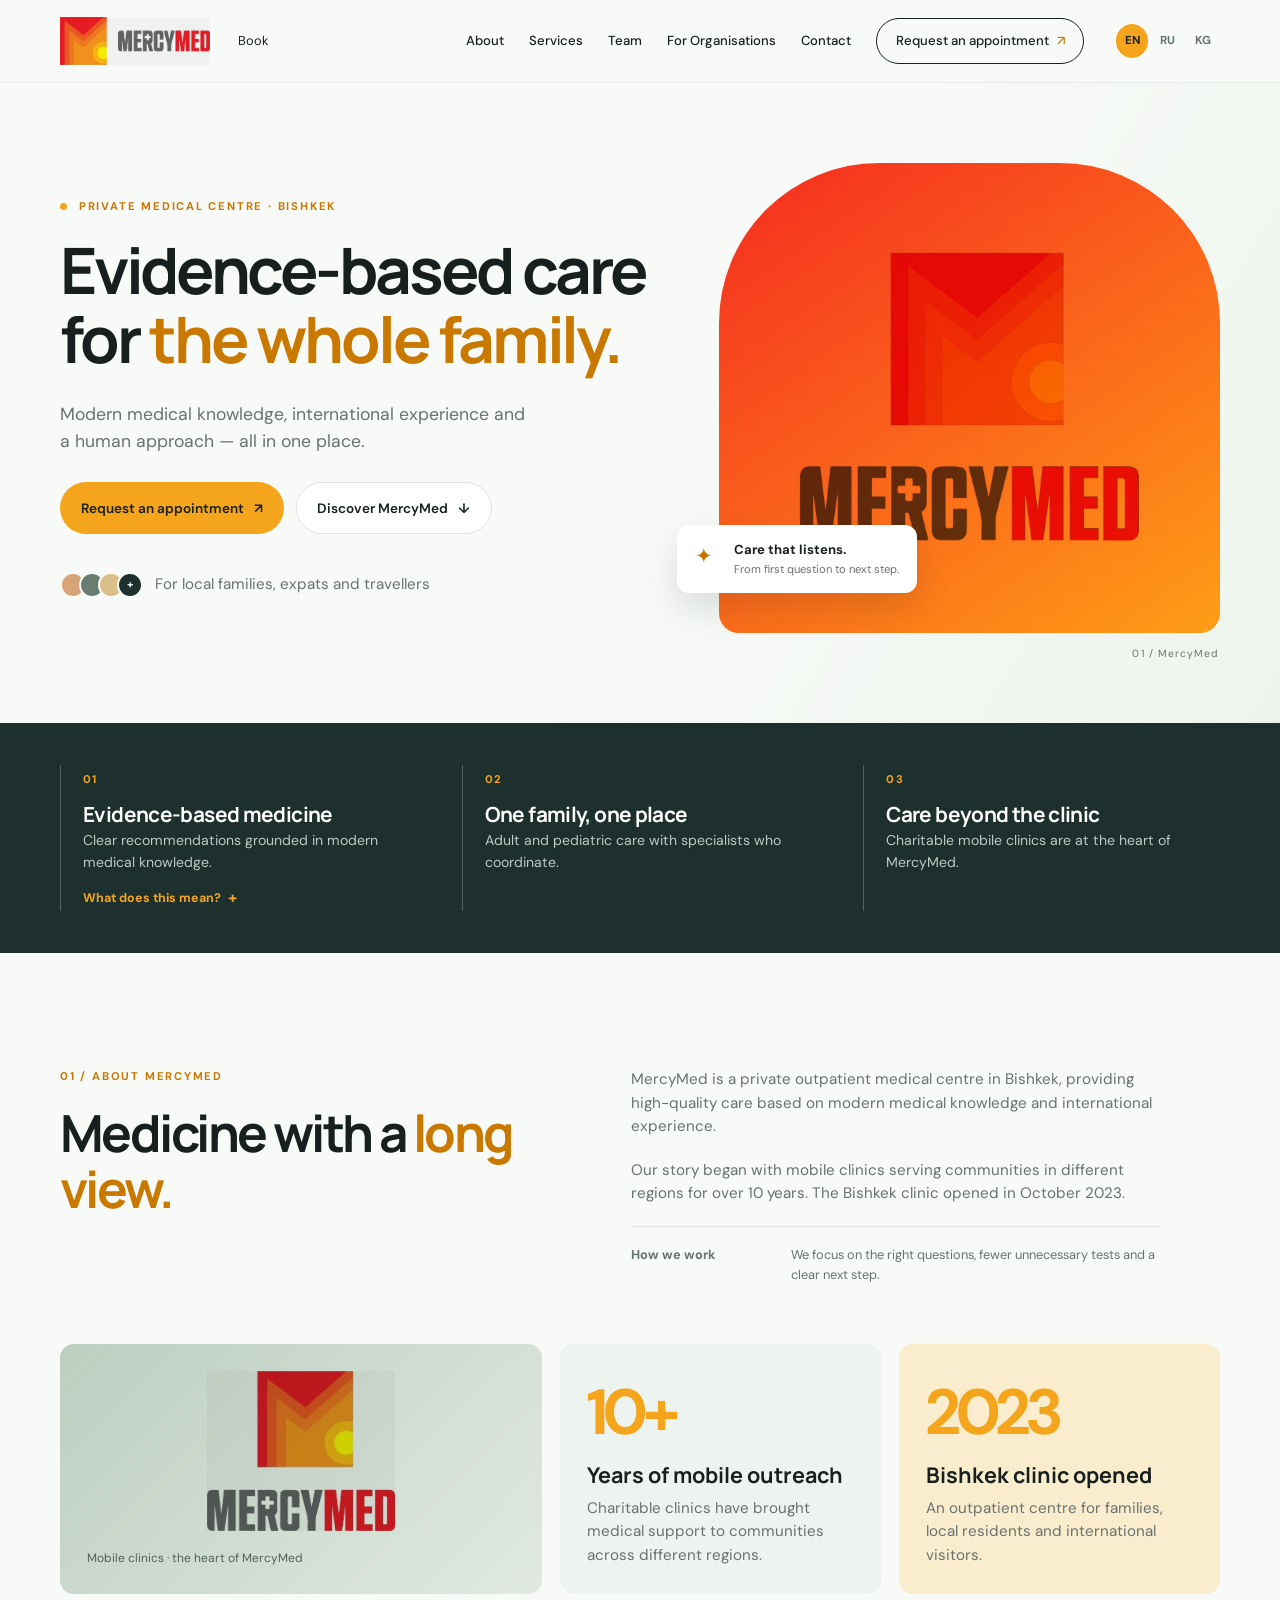
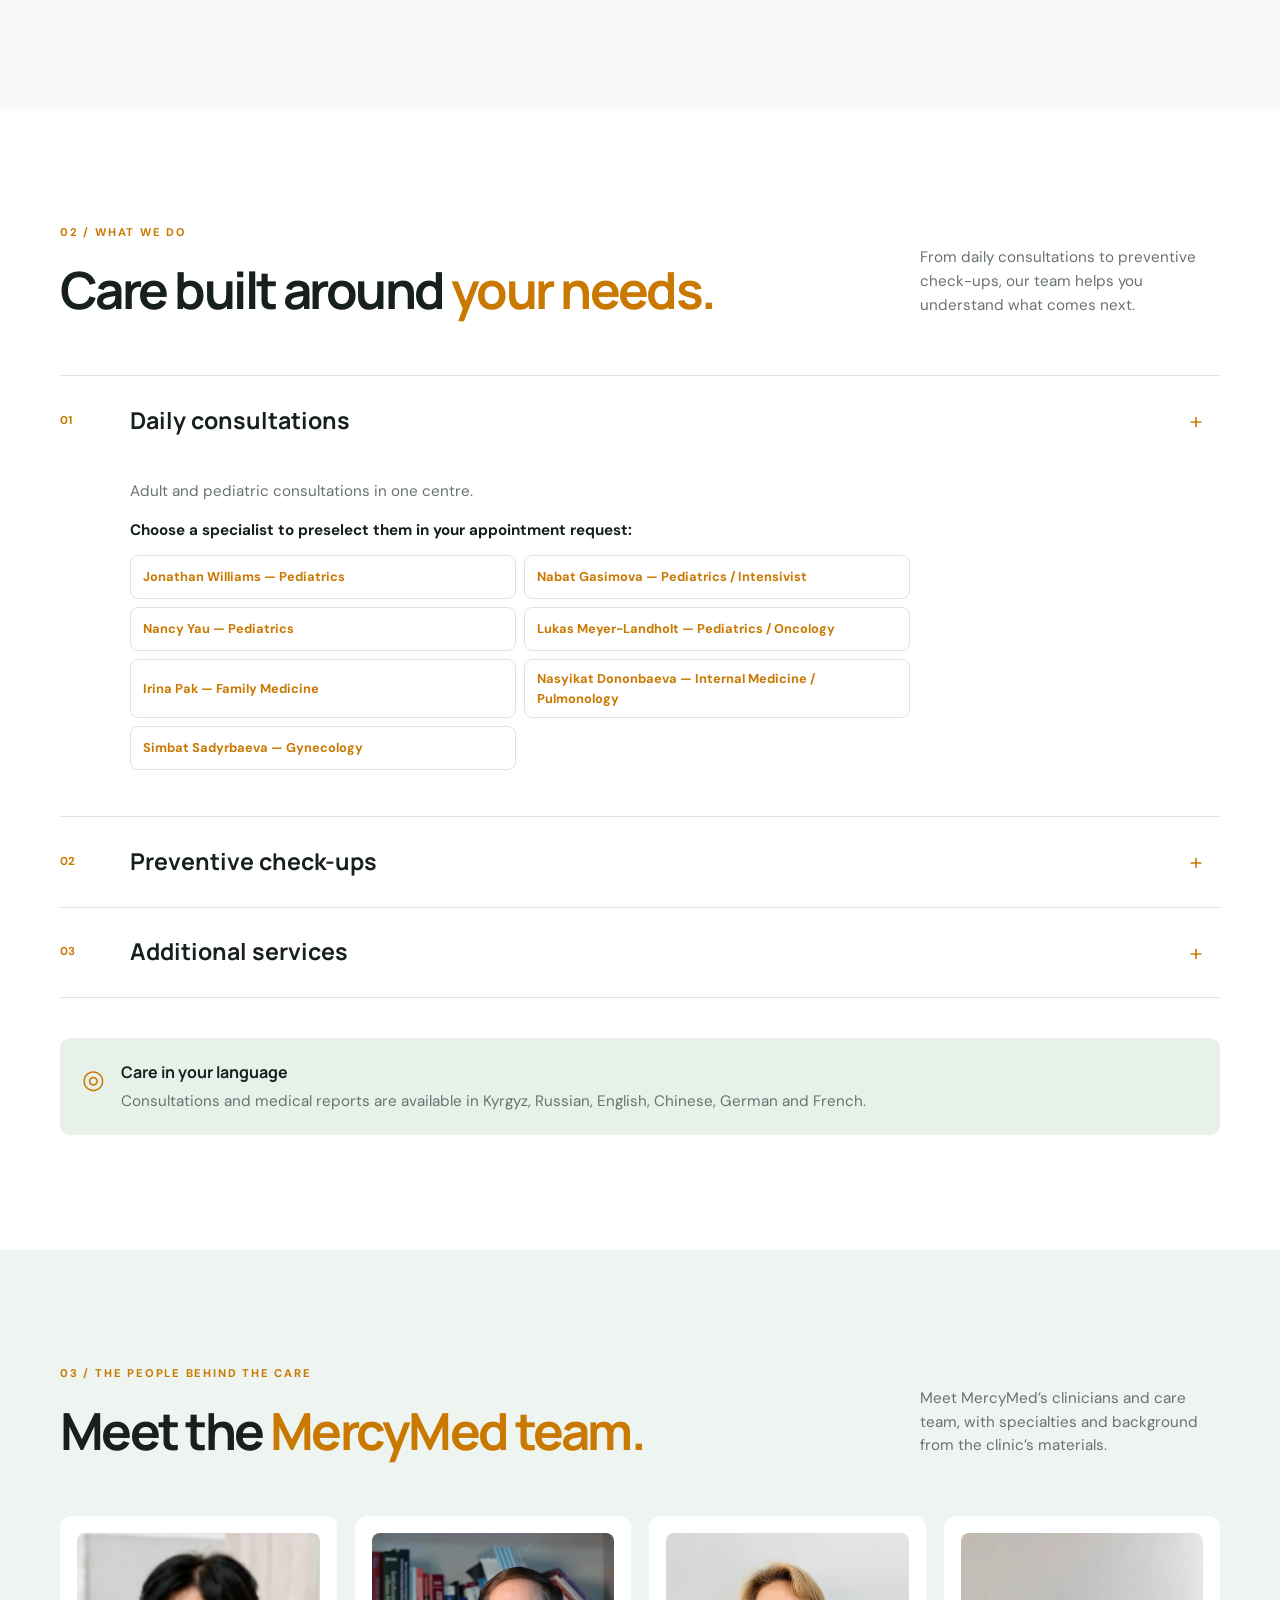
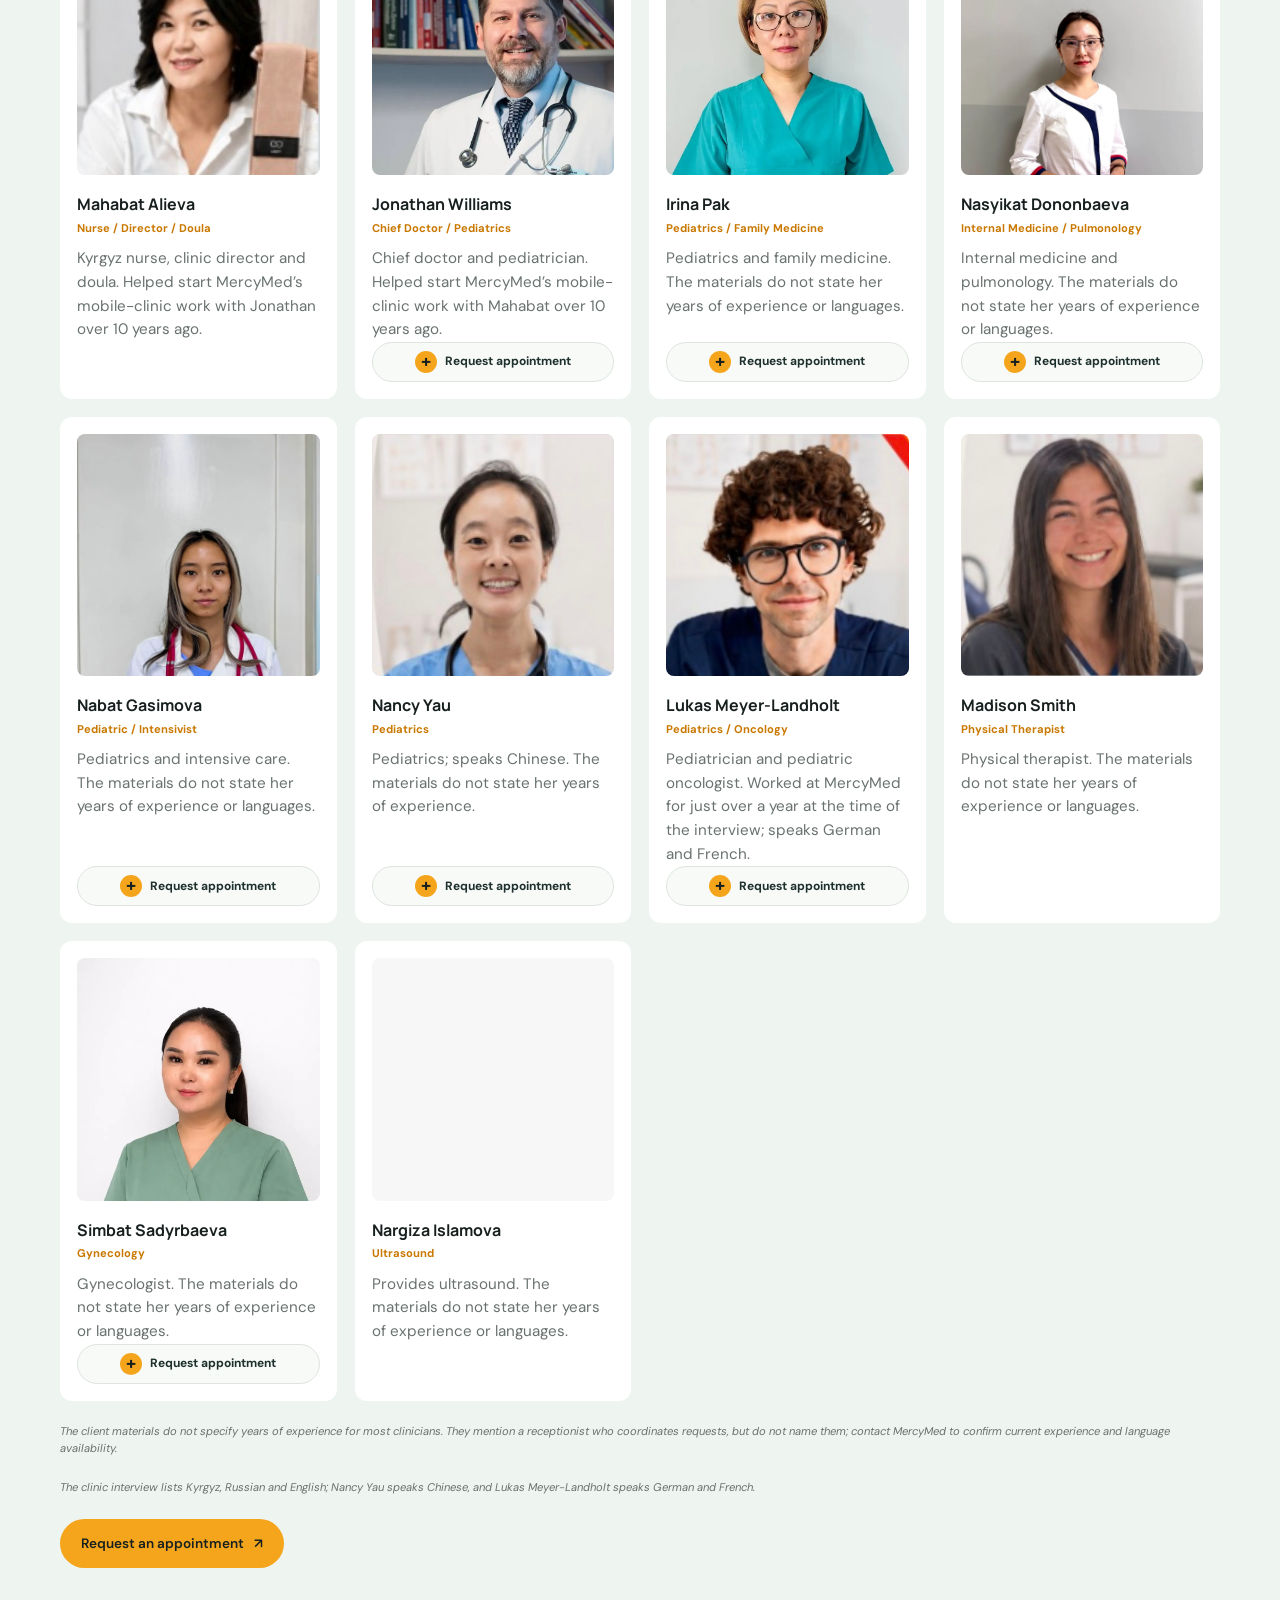
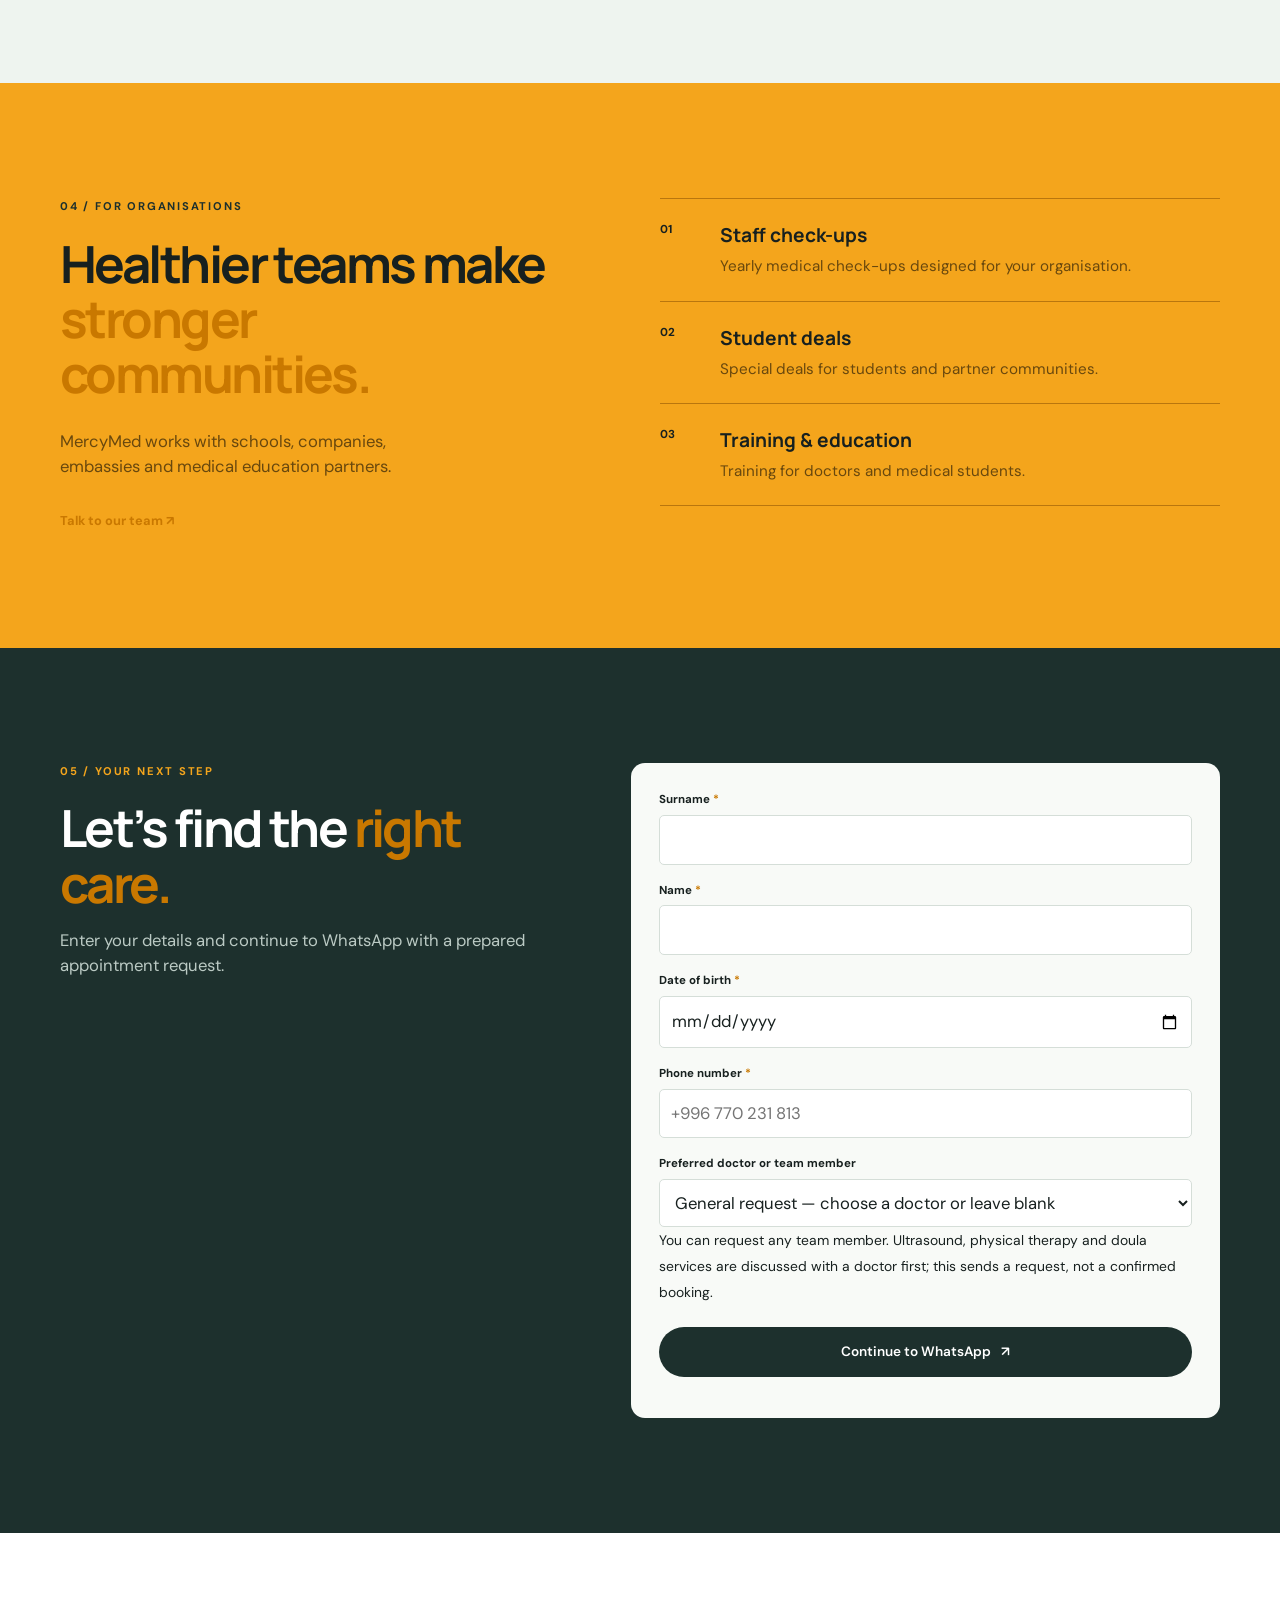
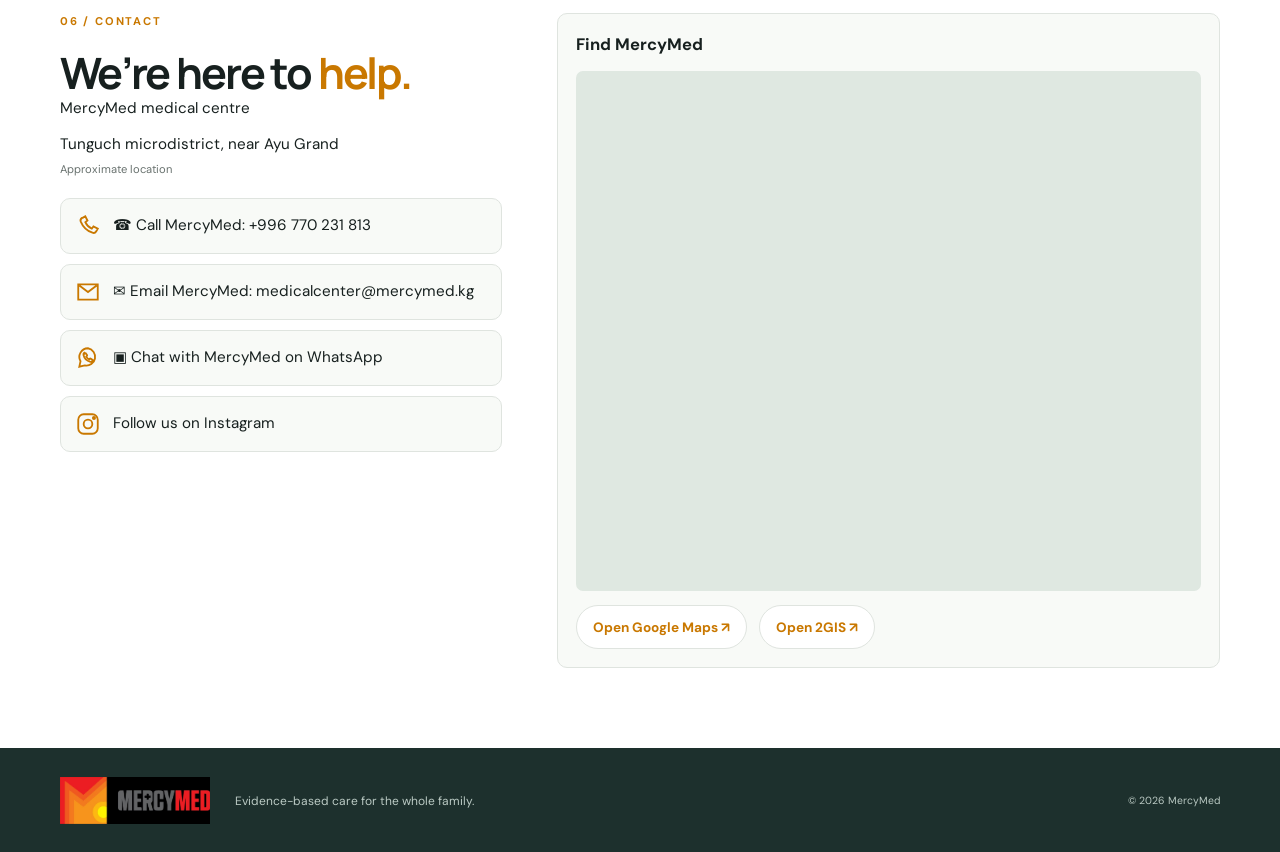
==== hw7/index.html @ c80a8ade "Updated team photos" ====
<!doctype html>
<html lang="en">
  <head>
    <meta charset="UTF-8" />
    <meta name="viewport" content="width=device-width, initial-scale=1.0" />
    <meta name="description" content="MercyMed — evidence-based care for the whole family in Bishkek." />
    <title data-i18n="meta.title">MercyMed | Evidence-based care for the whole family</title>
    <link rel="preconnect" href="https://fonts.googleapis.com" />
    <link rel="preconnect" href="https://fonts.gstatic.com" crossorigin />
    <link href="https://fonts.googleapis.com/css2?family=DM+Sans:wght@400;500;600;700&family=Manrope:wght@600;700;800&display=swap" rel="stylesheet" />
    <link rel="stylesheet" href="styles.css" />
  </head>
  <body>
    <a class="skip-link" href="#main-content" data-i18n="accessibility.skip">Skip to content</a>
    <header class="site-header">
      <div class="container nav-wrap">
        <a class="brand" href="#home" aria-label="MercyMed home">
          <img class="brand-logo brand-logo-light" src="images/Logos/logo02.jpeg" alt="MercyMed" />
        </a>
        <button class="menu-toggle" type="button" aria-expanded="false" aria-controls="site-nav" data-i18n="actions.menu">Menu</button>
        <a class="mobile-cta" href="#appointment" aria-label="Request an appointment" data-i18n="actions.book">Book <span aria-hidden="true">↗</span></a>
        <nav id="site-nav" class="site-nav" aria-label="Main navigation">
          <a href="#about" data-i18n="nav.about">About</a>
          <a href="#services" data-i18n="nav.services">Services</a>
          <a href="#team" data-i18n="nav.team">Team</a>
          <a href="#organisations" data-i18n="nav.organisations">For Organisations</a>
          <a href="#contact" data-i18n="nav.contact">Contact</a>
          <a class="nav-cta" href="#appointment" data-i18n="actions.appointment">Request an appointment <span aria-hidden="true">↗</span></a>
        </nav>
        <div class="language-switcher" aria-label="Language">
          <button type="button" data-language="EN">EN</button>
          <button type="button" data-language="RU">RU</button>
          <button type="button" data-language="KG">KG</button>
        </div>
      </div>
    </header>

    <main id="main-content">
      <section id="home" class="hero">
        <div class="container hero-grid">
          <div class="hero-copy">
            <p class="eyebrow"><span class="eyebrow-dot"></span> <span data-i18n="hero.eyebrow">Private medical centre · Bishkek</span></p>
            <h1 data-i18n="hero.title">Evidence-based care for <span>the whole family.</span></h1>
            <p class="hero-intro" data-i18n="hero.intro">Modern medical knowledge, international experience and a human approach — all in one place.</p>
            <div class="hero-actions">
              <a class="button button-primary" href="#appointment" data-i18n="actions.appointment">Request an appointment <span aria-hidden="true">↗</span></a>
              <a class="button button-quiet" href="#about" data-i18n="actions.discover">Discover MercyMed <span aria-hidden="true">↓</span></a>
            </div>
            <div class="hero-trust">
              <div class="avatar-stack" aria-hidden="true"><i></i><i></i><i></i><b>+</b></div>
              <span data-i18n="hero.trust">For local families, expats and travellers</span>
            </div>
          </div>
          <div class="hero-visual">
            <div class="brand-art hero-brand-art" role="img" aria-label="MercyMed logo artwork">
              <img src="images/Logos/logo5.jpeg" alt="" />
            </div>
            <div class="floating-card">
              <span class="floating-icon">✦</span>
              <strong data-i18n="hero.cardTitle">Care that listens.</strong>
              <span data-i18n="hero.cardText">From first question to next step.</span>
            </div>
            <span class="visual-caption">01 / MercyMed</span>
          </div>
        </div>
      </section>

      <section class="offering-strip" aria-label="MercyMed values">
        <div class="container offering-grid">
          <article><span>01</span><h2 data-i18n="values.evidenceHeading">Evidence-based medicine</h2><p data-i18n="values.evidenceText">Clear recommendations grounded in modern medical knowledge.</p><details class="evidence-explanation"><summary data-i18n="values.evidenceLink">What does this mean?</summary><p data-i18n="values.evidenceExplanation">Medical decisions are guided by current research and international medical knowledge, rather than by tradition alone.</p></details></article>
          <article><span>02</span><h2 data-i18n="values.family">One family, one place</h2><p data-i18n="values.familyText">Adult and pediatric care with specialists who coordinate.</p></article>
          <article><span>03</span><h2 data-i18n="values.outreach">Care beyond the clinic</h2><p data-i18n="values.outreachText">Charitable mobile clinics are at the heart of MercyMed.</p></article>
        </div>
      </section>

      <section id="about" class="section about-section">
        <div class="container split-grid">
          <div><p class="eyebrow" data-i18n="about.eyebrow">01 / About MercyMed</p><h2 data-i18n="about.title">Medicine with a <span>long view.</span></h2></div>
          <div class="section-copy"><p data-i18n="about.text1">MercyMed is a private outpatient medical centre in Bishkek, providing high-quality care based on modern medical knowledge and international experience.</p><p data-i18n="about.text2">Our story began with mobile clinics serving communities in different regions for over 10 years. The Bishkek clinic opened in October 2023.</p><div class="info-line"><strong data-i18n="about.work">How we work</strong><span data-i18n="about.workText">We focus on the right questions, fewer unnecessary tests and a clear next step.</span></div></div>
        </div>
        <div class="container about-cards">
          <article class="about-card about-card-photo"><img src="images/Logos/logo3.jpeg" alt="MercyMed logo artwork" /><small data-i18n="about.mobile">Mobile clinics · the heart of MercyMed</small></article>
          <article class="about-card"><span class="card-number">10+</span><h3 data-i18n="about.years">Years of mobile outreach</h3><p data-i18n="about.yearsText">Charitable clinics have brought medical support to communities across different regions.</p></article>
          <article class="about-card warm"><span class="card-number">2023</span><h3 data-i18n="about.opened">Bishkek clinic opened</h3><p data-i18n="about.openedText">An outpatient centre for families, local residents and international visitors.</p></article>
        </div>
      </section>

      <section id="services" class="section services-section">
        <div class="container">
          <div class="section-heading"><div><p class="eyebrow" data-i18n="services.eyebrow">02 / What we do</p><h2 data-i18n="services.title">Care built around <span>your needs.</span></h2></div><p data-i18n="services.intro">From daily consultations to preventive check-ups, our team helps you understand what comes next.</p></div>
          <div class="services-list">
            <details open><summary><span>01</span><strong data-i18n="services.daily">Daily consultations</strong><span class="plus">+</span></summary><div class="details-content"><p data-i18n="services.dailyText">Adult and pediatric consultations in one centre.</p><p class="service-specialists-label" data-i18n="services.specialists">Choose a specialist to preselect them in your appointment request:</p><div class="service-specialists"><a href="#appointment" data-booking-doctor="jonathan" data-i18n="form.jonathan">Jonathan Williams — Pediatrics</a><a href="#appointment" data-booking-doctor="nabat" data-i18n="form.nabat">Nabat Gasimova — Pediatrics / Intensivist</a><a href="#appointment" data-booking-doctor="nancy" data-i18n="form.nancy">Nancy Yau — Pediatrics</a><a href="#appointment" data-booking-doctor="lukas" data-i18n="form.lukas">Lukas Meyer-Landholt — Pediatrics / Oncology</a><a href="#appointment" data-booking-doctor="irina" data-i18n="form.irina">Irina Pak — Family Medicine</a><a href="#appointment" data-booking-doctor="nasyikat" data-i18n="form.nasyikat">Nasyikat Dononbaeva — Internal Medicine / Pulmonology</a><a href="#appointment" data-booking-doctor="simbat" data-i18n="form.simbat">Simbat Sadyrbaeva — Gynecology</a></div></div></details>
            <details><summary><span>02</span><strong data-i18n="services.preventive">Preventive check-ups</strong><span class="plus">+</span></summary><div class="details-content"><p data-i18n="services.preventiveText">Growth and development, vision screening, EKG, anemia and diabetes screening, and laboratory tests.</p><p class="service-specialists-label" data-i18n="services.preventiveSpecialists">For growth and development checks, start with a pediatric consultation; for adult check-ups, choose family medicine or internal medicine. The team will advise which tests are right for you.</p><div class="service-specialists"><a href="#appointment" data-booking-doctor="pediatric" data-i18n="form.pediatric">General pediatric consultation</a><a href="#appointment" data-booking-doctor="jonathan" data-i18n="form.jonathan">Jonathan Williams — Pediatrics</a><a href="#appointment" data-booking-doctor="adult" data-i18n="form.adult">General adult consultation</a><a href="#appointment" data-booking-doctor="irina" data-i18n="form.irina">Irina Pak — Family Medicine</a><a href="#appointment" data-booking-doctor="nasyikat" data-i18n="form.nasyikat">Nasyikat Dononbaeva — Internal Medicine / Pulmonology</a></div></div></details>
            <details><summary><span>03</span><strong data-i18n="services.additional">Additional services</strong><span class="plus">+</span></summary><div class="details-content"><p data-i18n="services.additionalText">Ultrasound, EKG, vision testing, audiometry and birth preparation courses by a certified doula.</p><p class="service-specialists-label"><span data-i18n="services.ultrasoundBy">Ultrasound:</span> <a href="#team-nargiza">Nargiza Islamova</a> · <span data-i18n="services.birthPreparationBy">birth preparation:</span> <a href="#team-mahabat">Mahabat Alieva, doula</a> · <span data-i18n="services.physicalTherapyBy">physical therapy:</span> <a href="#team-madison">Madison Smith</a></p><p data-i18n="services.additionalRouting">Additional services are not booked directly. First request a doctor consultation; the doctor will advise you and help arrange the appropriate service.</p><div class="service-specialists"><a href="#appointment" data-booking-doctor="adult" data-i18n="form.adult">General adult consultation</a><a href="#appointment" data-booking-doctor="pediatric" data-i18n="form.pediatric">General pediatric consultation</a></div></div></details>
          </div>
          <div class="language-note"><span class="globe" aria-hidden="true">◎</span><div><strong data-i18n="language.title">Care in your language</strong><p data-i18n="language.text">Consultations and medical reports are available in Kyrgyz, Russian, English, Chinese, German and French.</p></div></div>
        </div>
      </section>

      <section id="team" class="section team-section">
        <div class="container"><div class="section-heading"><div><p class="eyebrow" data-i18n="team.eyebrow">03 / The people behind the care</p><h2 data-i18n="team.title">Meet the <span>MercyMed team.</span></h2></div><p data-i18n="team.intro">Experienced specialists and a shared belief that good medicine starts with listening.</p></div>
          <div class="team-grid">
            <article class="team-card" id="team-mahabat"><div class="portrait-art"><img src="images/team/mahabat-alieva.jpg" alt="Mahabat Alieva" /></div><h3>Mahabat Alieva</h3><p data-i18n="team.m1Role">Nurse / Director / Doula</p><small data-i18n="team.m1Bio">Kyrgyz nurse, clinic director and doula. Helped start MercyMed’s mobile-clinic work with Jonathan over 10 years ago.</small></article>
            <article class="team-card"><div class="portrait-art"><img src="images/team/jonathan-williams.jpg" alt="Jonathan Williams" /></div><h3>Jonathan Williams</h3><p data-i18n="team.m2Role">Chief Doctor / Pediatrics</p><small data-i18n="team.m2Bio">Care for children and their families.</small><a class="doctor-booking-link" href="#appointment" data-booking-doctor="jonathan"><span class="doctor-booking-plus" aria-hidden="true">+</span><span data-i18n="form.requestDoctor">Request appointment</span></a></article>
            <article class="team-card"><div class="portrait-art"><img src="images/team/irina-pak.jpg" alt="Irina Pak" /></div><h3>Irina Pak</h3><p data-i18n="team.m3Role">Pediatrics / Family Medicine</p><small data-i18n="team.m3Bio">Whole-family care across every stage.</small><a class="doctor-booking-link" href="#appointment" data-booking-doctor="irina"><span class="doctor-booking-plus" aria-hidden="true">+</span><span data-i18n="form.requestDoctor">Request appointment</span></a></article>
            <article class="team-card"><div class="portrait-art"><img src="images/team/nasyikat-dononbaeva.jpg" alt="Nasyikat Dononbaeva" /></div><h3>Nasyikat Dononbaeva</h3><p data-i18n="team.m4Role">Internal Medicine / Pulmonology</p><small data-i18n="team.m4Bio">Thoughtful care for lasting health.</small><a class="doctor-booking-link" href="#appointment" data-booking-doctor="nasyikat"><span class="doctor-booking-plus" aria-hidden="true">+</span><span data-i18n="form.requestDoctor">Request appointment</span></a></article>
            <article class="team-card"><div class="portrait-art"><img src="images/team/nabat-gasimova.jpg" alt="Nabat Gasimova" /></div><h3>Nabat Gasimova</h3><p data-i18n="team.m5Role">Pediatric / Intensivist</p><small data-i18n="team.m5Bio">Calm, attentive pediatric expertise.</small><a class="doctor-booking-link" href="#appointment" data-booking-doctor="nabat"><span class="doctor-booking-plus" aria-hidden="true">+</span><span data-i18n="form.requestDoctor">Request appointment</span></a></article>
            <article class="team-card"><div class="portrait-art"><img src="images/team/nancy-yau.jpg" alt="Nancy Yau" /></div><h3>Nancy Yau</h3><p data-i18n="team.m6Role">Pediatrics</p><small data-i18n="team.m6Bio">Helping young patients feel at ease.</small><a class="doctor-booking-link" href="#appointment" data-booking-doctor="nancy"><span class="doctor-booking-plus" aria-hidden="true">+</span><span data-i18n="form.requestDoctor">Request appointment</span></a></article>
            <article class="team-card"><div class="portrait-art"><img src="images/team/lukas-meyer-landholt.jpg" alt="Lukas Meyer-Landholt" /></div><h3>Lukas Meyer-Landholt</h3><p data-i18n="team.m7Role">Pediatrics / Oncology</p><small data-i18n="team.m7Bio">International experience, close to home.</small><a class="doctor-booking-link" href="#appointment" data-booking-doctor="lukas"><span class="doctor-booking-plus" aria-hidden="true">+</span><span data-i18n="form.requestDoctor">Request appointment</span></a></article>
            <article class="team-card" id="team-madison"><div class="portrait-art"><img src="images/team/madison-smith.jpg" alt="Madison Smith" /></div><h3>Madison Smith</h3><p data-i18n="team.m8Role">Physical Therapist</p><small data-i18n="team.m8Bio">Supporting movement and recovery.</small></article>
            <article class="team-card"><div class="portrait-art"><img src="images/team/simbat-sadyrbaeva.jpg" alt="Simbat Sadyrbaeva" /></div><h3>Simbat Sadyrbaeva</h3><p data-i18n="team.m9Role">Gynecology</p><small data-i18n="team.m9Bio">Respectful care for women's health.</small><a class="doctor-booking-link" href="#appointment" data-booking-doctor="simbat"><span class="doctor-booking-plus" aria-hidden="true">+</span><span data-i18n="form.requestDoctor">Request appointment</span></a></article>
            <article class="team-card" id="team-nargiza"><div class="portrait-art" aria-hidden="true"></div><h3>Nargiza Islamova</h3><p data-i18n="team.m10Role">Ultrasound</p><small data-i18n="team.m10Bio">Clear imaging for confident next steps.</small></article>
          </div>
          <p class="team-note" data-i18n="team.note">The client materials do not specify years of experience for most clinicians or name the receptionist. Contact MercyMed to confirm current experience and language availability.</p>
          <p class="team-note" data-i18n="team.languageNote">The clinic materials list Kyrgyz, Russian and English; Nancy Yau speaks Chinese, and Lukas Meyer-Landholt speaks German and French.</p>
          <a class="button button-primary" href="#appointment" data-i18n="actions.appointment">Request an appointment <span aria-hidden="true">↗</span></a>
        </div>
      </section>

      <section id="organisations" class="section organisations-section">
        <div class="container org-grid"><div><p class="eyebrow" data-i18n="org.eyebrow">04 / For organisations</p><h2 data-i18n="org.title">Healthier teams make <span>stronger communities.</span></h2><p class="section-lead" data-i18n="org.intro">MercyMed works with schools, companies, embassies and medical education partners.</p><a class="text-link" href="#contact" data-i18n="actions.talk">Talk to our team <span aria-hidden="true">↗</span></a></div><div class="org-offers"><article><span>01</span><h3 data-i18n="org.staff">Staff check-ups</h3><p data-i18n="org.staffText">Yearly medical check-ups designed for your organisation.</p></article><article><span>02</span><h3 data-i18n="org.students">Student deals</h3><p data-i18n="org.studentsText">Special deals for students and partner communities.</p></article><article><span>03</span><h3 data-i18n="org.training">Training & education</h3><p data-i18n="org.trainingText">Training for doctors and medical students.</p></article></div></div>
      </section>

      <section id="appointment" class="section appointment-section">
        <div class="container appointment-grid"><div><p class="eyebrow" data-i18n="appointment.eyebrow">05 / Your next step</p><h2 data-i18n="appointment.title">Let’s find the <span>right care.</span></h2><p data-i18n="appointment.intro">Send us a request and our team can help you choose a consultation.</p></div>
          <form id="appointment-form" class="appointment-form" novalidate>
            <div class="form-row"><label for="surname" data-i18n="form.surname">Surname <span>*</span></label><input id="surname" name="surname" autocomplete="family-name" required /></div>
            <div class="form-row"><label for="name" data-i18n="form.name">Name <span>*</span></label><input id="name" name="name" autocomplete="given-name" required /></div>
            <div class="form-row"><label for="birthdate" data-i18n="form.birthdate">Date of birth <span>*</span></label><input id="birthdate" name="birthdate" type="date" min="1900-01-01" required /></div>
            <div class="form-row"><label for="phone" data-i18n="form.phone">Phone number <span>*</span></label><input id="phone" name="phone" type="tel" autocomplete="tel" inputmode="tel" placeholder="+996 770 231 813" required /></div>
            <div class="form-row"><label for="doctor" data-i18n="form.doctor">Preferred doctor or team member</label><select id="doctor" name="doctor">
              <option value="" data-i18n="form.generalRequest">General request — choose a doctor or leave blank</option>
              <option value="adult" data-i18n="form.adult">General adult consultation</option>
              <option value="pediatric" data-i18n="form.pediatric">General pediatric consultation</option>
              <option value="jonathan" data-i18n="form.jonathan">Jonathan Williams — Pediatrics</option>
              <option value="irina" data-i18n="form.irina">Irina Pak — Family Medicine</option>
              <option value="nasyikat" data-i18n="form.nasyikat">Nasyikat Dononbaeva — Internal Medicine / Pulmonology</option>
              <option value="nabat" data-i18n="form.nabat">Nabat Gasimova — Pediatrics / Intensivist</option>
              <option value="nancy" data-i18n="form.nancy">Nancy Yau — Pediatrics</option>
              <option value="lukas" data-i18n="form.lukas">Lukas Meyer-Landholt — Pediatrics / Oncology</option>
              <option value="simbat" data-i18n="form.simbat">Simbat Sadyrbaeva — Gynecology</option>
              <option value="mahabat" data-i18n="form.mahabat">Mahabat Alieva — Doula / birth preparation (after doctor consultation)</option>
              <option value="madison" data-i18n="form.madison">Madison Smith — Physical therapy (after doctor consultation)</option>
              <option value="nargiza" data-i18n="form.nargiza">Nargiza Islamova — Ultrasound (after doctor consultation)</option>
              <option value="other" data-i18n="form.other">Other / not sure yet</option>
            </select><small class="form-help" data-i18n="form.requestNote">You can request any team member. Ultrasound, physical therapy and doula services are discussed with a doctor first; this sends a request, not a confirmed booking.</small></div>
            <button class="button button-dark" type="submit" data-i18n="form.preview">Continue to WhatsApp <span aria-hidden="true">↗</span></button>
            <p id="form-message" class="form-message" role="alert" aria-live="polite"></p>
          </form>
        </div>
      </section>
      <section id="contact" class="contact-section"><div class="container contact-grid"><div><p class="eyebrow" data-i18n="contact.eyebrow">06 / Contact</p><h2 data-i18n="contact.title">We’re here to <span>help.</span></h2><div class="contact-details"><p data-i18n="contact.clinic">MercyMed medical centre</p><p data-i18n="contact.location">Tunguch microdistrict, near Ayu Grand<br /><small>Approximate location</small></p><div class="contact-links"><a href="tel:+996770231813"><svg class="contact-icon" viewBox="0 0 24 24" aria-hidden="true"><path d="M7 4.5 9.5 3l2 4-2 1.5a12 12 0 0 0 6 6l1.5-2 4 2-1.5 2.5c-.7 1.2-2.1 1.7-3.4 1.2C10.7 16.5 7.5 13.3 5.3 8c-.5-1.3 0-2.7 1.2-3.5Z"/></svg><span data-i18n="contact.phone">Call MercyMed: +996 770 231 813</span></a><a href="mailto:medicalcenter@mercymed.kg"><svg class="contact-icon" viewBox="0 0 24 24" aria-hidden="true"><path d="M3 5h18v14H3zM4 6l8 6 8-6"/></svg><span data-i18n="contact.email">Email MercyMed: medicalcenter@mercymed.kg</span></a><a href="https://wa.me/996770231813" target="_blank" rel="noopener"><svg class="contact-icon" viewBox="0 0 24 24" aria-hidden="true"><path d="M12 3a8 8 0 0 0-6.9 12L4 20l5-1.1A8 8 0 1 0 12 3Zm-3 4.8c.3-.3.7-.3 1-.1l1.1 1.5c.2.3.2.6-.1.9l-.6.6c.6 1.1 1.5 2 2.7 2.6l.6-.6c.2-.3.6-.3.9-.1l1.5 1.1c.3.2.4.7.1 1-.5.6-1.2.9-2 .8-3.1-.7-5.7-3.3-6.4-6.4-.1-.7.2-1.4.8-1.9Z"/></svg><span data-i18n="contact.whatsapp">Chat with MercyMed on WhatsApp</span></a><a href="https://www.instagram.com/mercymed.kg/" target="_blank" rel="noopener"><svg class="contact-icon" viewBox="0 0 24 24" aria-hidden="true"><rect x="3" y="3" width="18" height="18" rx="5"/><circle cx="12" cy="12" r="4"/><circle cx="17.5" cy="6.5" r="1"/></svg><span data-i18n="contact.instagram">Follow us on Instagram · @mercymed.kg</span></a></div></div></div><div class="location-card map-location-card"><strong data-i18n="contact.locationTitle">Find MercyMed</strong><div class="map-frame"><iframe src="https://www.google.com/maps?q=42.858525,74.682501&output=embed" title="MercyMed location on Google Maps" loading="lazy"></iframe></div><div class="map-links"><a class="map-link" href="https://maps.app.goo.gl/g4cA853LitdBhtzN9" target="_blank" rel="noopener"><span data-i18n="contact.openGoogle">Open Google Maps ↗</span></a><a class="map-link" href="https://2gis.kg/bishkek/firm/70000001080819179" target="_blank" rel="noopener"><span data-i18n="contact.open2gis">Open 2GIS ↗</span></a></div></div></div></section>
    </main>
    <footer><div class="container footer-wrap"><a class="brand" href="#home"><img class="brand-logo brand-logo-dark" src="images/Logos/logo7.jpeg" alt="MercyMed" /></a><p data-i18n="footer.tagline">Evidence-based care for the whole family.</p><small data-i18n="footer.note">© 2026 MercyMed</small></div></footer>
    <script src="script.js"></script>
  </body>
</html>
---- hw7/styles.css ----
:root{--ink:#17201f;--muted:#69726f;--line:#dfe4df;--paper:#f8faf7;--white:#fff;--orange:#f4a51c;--orange-dark:#c97800;--mint:#e7f0e9;--dark:#1d302d;--serif:'Manrope',sans-serif;--sans:'DM Sans',sans-serif}*{box-sizing:border-box}html{scroll-behavior:smooth}body{margin:0;color:var(--ink);font-family:var(--sans);background:var(--paper);line-height:1.55}a{color:inherit;text-decoration:none}button,input,select{font:inherit}.container{width:min(1160px,calc(100% - 48px));margin:auto}.skip-link{position:absolute;left:1rem;top:-4rem;background:var(--dark);color:white;padding:.7rem 1rem;z-index:20}.skip-link:focus{top:1rem}.site-header{position:sticky;top:0;z-index:10;background:rgba(248,250,247,.94);backdrop-filter:blur(16px);border-bottom:1px solid #e8ece8}.nav-wrap{display:flex;align-items:center;gap:28px;min-height:82px}.brand{display:flex;align-items:center;gap:10px;line-height:1.05;flex-shrink:0}.brand-mark{display:grid;place-items:center;width:34px;height:34px;border-radius:50%;background:var(--orange);font-family:var(--serif);font-weight:800;font-size:1.35rem}.brand strong,.brand em{font-family:var(--serif);font-style:normal;font-size:1.2rem}.brand em{color:var(--orange-dark)}.brand small{display:block;color:var(--muted);font-size:.42rem;letter-spacing:.16em;margin-top:3px}.site-nav{display:flex;align-items:center;justify-content:flex-end;gap:25px;margin-left:auto;font-size:.82rem;font-weight:500}.site-nav a:hover,.text-link:hover{color:var(--orange-dark)}.nav-cta{padding:.75rem 1.15rem;border:1px solid var(--ink);border-radius:100px}.nav-cta span{color:var(--orange-dark);margin-left:.3rem}.language-switcher{display:flex;align-items:center;gap:3px;margin-left:4px}.language-switcher button{border:1px solid transparent;border-radius:999px;background:transparent;color:var(--muted);cursor:pointer;font-size:.72rem;font-weight:700;padding:.45rem .48rem}.language-switcher button:hover,.language-switcher button.active{background:var(--orange);border-color:var(--orange);color:var(--ink)}.menu-toggle{display:none;border:1px solid var(--line);background:#fff;border-radius:100px;padding:.55rem .8rem}.hero{padding:80px 0 90px;background:linear-gradient(120deg,#f8faf7 55%,#edf4ed)}.hero-grid{display:grid;grid-template-columns:1fr .85fr;gap:70px;align-items:center}.eyebrow{color:var(--orange-dark);font-size:.7rem;text-transform:uppercase;letter-spacing:.16em;font-weight:700;margin:0 0 20px}.eyebrow-dot{display:inline-block;width:7px;height:7px;background:var(--orange);border-radius:50%;margin-right:7px}.hero h1,h2{font-family:var(--serif);line-height:1.08;letter-spacing:-.05em;margin:0;font-size:clamp(2.8rem,5vw,5.25rem)}h1 span,h2 span{color:var(--orange-dark)}.hero-intro{font-size:1.1rem;color:var(--muted);max-width:470px;margin:27px 0}.hero-actions{display:flex;gap:12px;flex-wrap:wrap}.button{display:inline-flex;align-items:center;justify-content:center;gap:10px;border:0;border-radius:100px;padding:.9rem 1.3rem;cursor:pointer;font-weight:600;font-size:.85rem;transition:.2s}.button-primary{background:var(--orange);color:var(--ink)}.button-primary:hover{background:#ffb72f;transform:translateY(-2px)}.button-dark{background:var(--dark);color:#fff}.button-dark:hover{background:#304b46}.button-quiet{border:1px solid var(--line);background:#fff}.draft-note,.pending,.team-note{color:var(--muted);font-size:.7rem;font-style:italic}.draft-note{margin:12px 0}.hero-trust{display:flex;align-items:center;gap:12px;color:var(--muted);font-size:.78rem;margin-top:38px}.avatar-stack{display:flex}.avatar-stack i,.avatar-stack b{width:26px;height:26px;border-radius:50%;border:2px solid var(--paper);margin-left:-7px;background:#b8c5ba}.avatar-stack i:first-child{margin-left:0;background:#d7a477}.avatar-stack i:nth-child(2){background:#697c71}.avatar-stack i:nth-child(3){background:#dabf88}.avatar-stack b{display:grid;place-items:center;background:var(--dark);color:#fff;font-size:.7rem}.hero-visual{position:relative}.photo-placeholder{height:470px;border-radius:160px 160px 20px 20px;background:linear-gradient(145deg,#d9e3da,#aebeaf);display:grid;place-items:center;color:#50605a;position:relative;overflow:hidden}.photo-placeholder:before{content:'';position:absolute;width:220px;height:310px;border-radius:50% 50% 10px 10px;background:#ecf0ea;bottom:-80px;left:calc(50% - 110px);opacity:.7}.placeholder-label{font-size:.72rem;letter-spacing:.04em;border:1px dashed currentColor;padding:.45rem .7rem;border-radius:4px;position:relative}.placeholder-cross{position:absolute;right:27px;top:24px;color:#72837a;font-size:2rem;font-weight:200}.floating-card{position:absolute;bottom:40px;left:-42px;background:#fff;border-radius:12px;padding:15px 18px;box-shadow:0 15px 35px #17201f20;display:grid;grid-template-columns:30px 1fr;column-gap:9px;min-width:210px}.floating-card strong{font-size:.82rem}.floating-card span:not(.floating-icon){grid-column:2;font-size:.7rem;color:var(--muted)}.floating-icon{color:var(--orange-dark);font-size:1.3rem;grid-row:span 2}.visual-caption{position:absolute;right:2px;bottom:-29px;color:var(--muted);font-size:.65rem;letter-spacing:.1em}.offering-strip{background:var(--dark);color:#fff;padding:42px 0}.offering-grid{display:grid;grid-template-columns:repeat(3,1fr);gap:45px}.offering-grid article{border-left:1px solid #ffffff3d;padding-left:22px}.offering-grid span,.card-number{color:var(--orange);font-size:.7rem;font-weight:700;letter-spacing:.12em}.offering-grid h2{font-size:1.3rem;letter-spacing:-.03em;margin:12px 0 5px}.offering-grid p{color:#bbcac4;font-size:.78rem;margin:0}.section{padding:115px 0}.split-grid{display:grid;grid-template-columns:.8fr 1fr;gap:100px}.section h2{font-size:clamp(2.3rem,4vw,4rem)}.section-copy{font-size:1rem;color:var(--muted);max-width:530px}.section-copy p{margin-top:0;margin-bottom:20px}.info-line{border-top:1px solid var(--line);display:grid;grid-template-columns:140px 1fr;gap:20px;padding-top:18px;font-size:.8rem}.about-cards{display:grid;grid-template-columns:1.5fr 1fr 1fr;gap:18px;margin-top:60px}.about-card{min-height:250px;padding:27px;border-radius:14px;background:#edf3ee;display:flex;flex-direction:column;justify-content:flex-end}.about-card-photo{background:linear-gradient(135deg,#bdcec1,#e1e9e1);color:#50605a;justify-content:space-between}.about-card-photo small{font-size:.75rem}.about-card h3{font-family:var(--serif);margin:14px 0 5px;font-size:1.35rem}.about-card p{color:var(--muted);font-size:.8rem;margin:0}.about-card.warm{background:#faedce}.services-section{background:#fff}.section-heading{display:flex;justify-content:space-between;align-items:end;gap:50px;margin-bottom:58px}.section-heading>p{max-width:300px;color:var(--muted);font-size:.86rem;margin:0}.services-list{border-top:1px solid var(--line)}details{border-bottom:1px solid var(--line)}summary{display:grid;grid-template-columns:70px 1fr 30px;align-items:center;list-style:none;padding:26px 0;cursor:pointer}summary::-webkit-details-marker{display:none}summary span:first-child{font-size:.72rem;color:var(--orange-dark);font-weight:700}summary strong{font-family:var(--serif);font-size:1.45rem}.plus{font-size:1.5rem;color:var(--orange-dark);font-weight:300}.details-content{padding:0 50px 28px 70px;color:var(--muted);font-size:.87rem;max-width:900px}
.service-specialists-label{margin-bottom:10px;font-weight:700;color:var(--ink)}
.service-specialists{display:grid;grid-template-columns:repeat(2,minmax(0,1fr));gap:8px;margin:12px 0 18px}
.service-specialists a{display:flex;align-items:center;min-height:44px;border:1px solid var(--line);border-radius:8px;padding:9px 12px;background:#fff;color:var(--ink);font-size:.78rem;font-weight:600}
.service-specialists a:hover,.details-content>p a:hover{border-color:var(--orange-dark);color:var(--orange-dark)}
.details-content>p a{color:var(--orange-dark);font-weight:700}
.team-card[id]{scroll-margin-top:100px}.details-content a,.text-link{color:var(--orange-dark);font-weight:700;font-size:.8rem}.language-note{display:flex;gap:16px;align-items:flex-start;background:var(--mint);padding:22px;margin-top:40px;border-radius:10px}.globe{font-size:1.6rem;color:var(--orange-dark)}.language-note strong{font-family:var(--serif)}.language-note p{font-size:.78rem;color:var(--muted);margin:4px 0 0}.team-section{background:#eef4ef}.team-grid{display:grid;grid-template-columns:repeat(4,1fr);gap:18px}.team-card{background:#fff;padding:17px;border-radius:12px}.portrait-placeholder{height:160px;background:linear-gradient(140deg,#d9e4da,#b6c8ba);border-radius:8px;display:grid;place-items:center;font-family:var(--serif);font-size:2.2rem;color:#6b7b70;margin-bottom:17px}.team-card:nth-child(3n) .portrait-placeholder{background:linear-gradient(140deg,#fae9c9,#e6c691)}.team-card h3{font-family:var(--serif);font-size:1rem;margin:0 0 3px}.team-card p{color:var(--orange-dark);font-size:.7rem;font-weight:700;margin:0}.team-card small{display:block;color:var(--muted);font-size:.68rem;margin-top:10px}.team-note{margin:22px 0}.organisations-section{background:var(--orange)}.org-grid{display:grid;grid-template-columns:1fr 1.1fr;gap:90px;align-items:start}.organisations-section .eyebrow{color:var(--dark)}.organisations-section h2{font-size:clamp(2.3rem,4vw,4rem)}.section-lead{max-width:390px;margin:27px 0;color:#69480e}.org-offers{border-top:1px solid #b9760e}.org-offers article{display:grid;grid-template-columns:45px 1fr;column-gap:15px;border-bottom:1px solid #b9760e;padding:22px 0}.org-offers span{grid-row:span 2;font-size:.72rem;font-weight:700}.org-offers h3{margin:0;font-family:var(--serif);font-size:1.2rem}.org-offers p{margin:4px 0 0;font-size:.8rem;color:#69480e}.appointment-section{background:var(--dark);color:#fff}.appointment-grid{display:grid;grid-template-columns:.8fr 1fr;gap:100px}.appointment-section .eyebrow{color:var(--orange)}.appointment-section h2{font-size:clamp(2.4rem,4vw,4rem)}.appointment-section> .container>div>p:not(.eyebrow){color:#bbcac4}.prototype-note{border-left:2px solid var(--orange);padding-left:15px;margin-top:50px;display:grid;gap:5px;font-size:.75rem}.prototype-note span{color:#bbcac4}.appointment-form{background:#f8faf7;color:var(--ink);padding:28px;border-radius:14px}.form-row{margin-bottom:17px}.form-row label{display:block;font-size:.72rem;font-weight:700;margin-bottom:6px}.form-row label span{color:var(--orange-dark)}input,select{display:block;width:100%;border:1px solid #d5ded8;border-radius:5px;padding:11px;background:#fff;color:var(--ink);outline-color:var(--orange-dark)}input:focus,select:focus,.button:focus,a:focus,button:focus{outline:3px solid #f4a51c66;outline-offset:3px}.appointment-form .button{width:100%;margin-top:5px}.form-message{font-size:.75rem;margin:13px 0 0}.form-message.error{color:#a03920}.form-message.success{color:#28704b}.contact-section{padding:80px 0;background:#fff}.contact-grid{display:grid;grid-template-columns:.8fr 1.2fr;gap:55px;align-items:start}.contact-section h2{font-size:2.7rem}.contact-details{font-size:.85rem}.contact-details p{margin:0 0 13px}.contact-details small,.pending-list{color:var(--muted);font-size:.7rem}.pending-list{display:grid;gap:5px;border-top:1px solid var(--line);padding-top:13px}.instagram-placeholder{border:1px dashed #bfcac0;border-radius:10px;padding:22px;display:grid;gap:5px}.instagram-placeholder span{font-size:1.8rem;color:var(--orange-dark)}.instagram-placeholder strong{font-family:var(--serif)}.instagram-placeholder small{color:var(--muted);font-size:.7rem}footer{background:var(--paper);border-top:1px solid var(--line);padding:28px 0}.footer-wrap{display:flex;align-items:center;gap:25px}.footer-wrap p{font-size:.75rem;color:var(--muted);margin:0}.footer-wrap small{margin-left:auto;color:var(--muted);font-size:.65rem}
@media(max-width:900px){.site-nav{gap:14px}.site-nav a{font-size:.72rem}.hero-grid{gap:35px}.team-grid{grid-template-columns:repeat(3,1fr)}.appointment-grid{gap:45px}.contact-grid{gap:25px}}
@media(max-width:720px){.container{width:min(100% - 32px,560px)}.nav-wrap{min-height:70px;gap:12px}.menu-toggle{display:block;margin-left:auto}.site-nav{display:none;position:absolute;top:70px;left:0;right:0;background:var(--paper);border-bottom:1px solid var(--line);padding:16px;flex-direction:column;align-items:stretch;gap:3px;box-shadow:0 10px 20px #17201f10}.site-nav.open{display:flex}.site-nav a{padding:10px}.nav-cta{text-align:center}.language-switcher{order:3}.hero{padding:58px 0 70px}.hero-grid,.split-grid,.org-grid,.appointment-grid,.contact-grid{grid-template-columns:1fr}.hero-visual{margin:20px 18px 0}.photo-placeholder{height:350px}.floating-card{left:-15px;bottom:25px}.offering-grid,.about-cards{grid-template-columns:1fr;gap:15px}.offering-grid article{padding-left:15px}.section{padding:75px 0}.section-heading{display:block;margin-bottom:35px}.section-heading>p{margin-top:20px}.about-cards{margin-top:35px}.about-card{min-height:190px}.team-grid{grid-template-columns:repeat(2,1fr);gap:12px}.portrait-placeholder{height:130px}.team-card{padding:12px}.team-card h3{font-size:.9rem}.appointment-grid{gap:45px}.contact-grid{gap:30px}.footer-wrap{display:grid;gap:12px}.footer-wrap small{margin-left:0}.footer-wrap p{display:none}summary{grid-template-columns:42px 1fr 24px}summary strong{font-size:1.1rem}.details-content{padding-left:42px}.hero h1{font-size:3.1rem}}
@media(max-width:390px){.language-button{font-size:.7rem}.brand small{display:none}.team-grid{grid-template-columns:1fr}.hero h1{font-size:2.7rem}}
.brand-art{height:470px;border-radius:160px 160px 20px 20px;display:grid;place-items:center;position:relative;overflow:hidden}
.brand-logo{display:block;width:150px;height:auto;object-fit:contain}
.brand-logo-light{mix-blend-mode:multiply}
.brand-logo-dark{width:150px}
.hero-brand-art{background:linear-gradient(145deg,#f52b20,#ff9d16);justify-items:center}
.hero-brand-art:before,.hero-brand-art .placeholder-cross{display:none}
.hero-brand-art img{width:78%;height:auto;max-height:78%;object-fit:contain;mix-blend-mode:multiply}
.about-card-photo{overflow:hidden}
.about-card-photo img{width:100%;height:160px;object-fit:contain;mix-blend-mode:multiply}
.portrait-art{height:160px;overflow:hidden;padding:0;background:#f7f7f7;border-radius:8px;display:grid;place-items:center;margin-bottom:17px}
.portrait-art img{width:100%;height:100%;object-fit:cover;mix-blend-mode:multiply}
.team-card:nth-child(3n) .portrait-art{background:#fff5e0}
footer{background:var(--dark);border-top-color:var(--dark);color:#fff}
.footer-wrap p,.footer-wrap small{color:#bbcac4}
.translation-badge{display:block;width:max-content;margin-top:10px;color:var(--muted);font-size:.62rem;font-style:italic;letter-spacing:.02em}.glossary-term{border-bottom:1px dotted currentColor;cursor:help}
.mobile-cta{color:var(--ink);font-size:.8rem}
.contact-links,.social-links{display:grid;gap:10px;margin-top:18px}
.contact-links a,.social-link{display:flex;align-items:center;gap:12px;border:1px solid var(--line);border-radius:10px;padding:14px;background:var(--paper);font-size:.85rem}
.contact-links a:hover,.social-link:hover{border-color:var(--orange-dark);color:var(--orange-dark)}
.social-link{display:grid;grid-template-columns:34px 1fr;gap:4px 12px}
.social-link .social-icon{grid-row:span 2;width:30px;height:30px;fill:none;stroke:var(--orange-dark);stroke-width:1.7}
.contact-icon{width:26px;height:26px;flex:0 0 26px;fill:none;stroke:var(--orange-dark);stroke-width:1.7}
.social-link span{font-size:1.35rem;color:var(--orange-dark)}
.social-link small{color:var(--muted);font-size:.7rem}
.social-link[aria-disabled="true"]{cursor:not-allowed;color:var(--muted)}
.form-message.success{border-left:3px solid #28704b;background:#e7f0e9;padding:10px 12px}
.location-card{border:1px solid var(--line);border-radius:10px;padding:18px;background:var(--paper);display:grid;gap:14px}
.map-frame{height:clamp(340px,42vw,520px);overflow:hidden;border-radius:7px;background:#dfe8e1}
.map-frame iframe{width:100%;height:100%;border:0}
.map-links{display:flex;flex-wrap:wrap;gap:12px}
.map-link{display:inline-flex;align-items:center;justify-content:center;min-height:44px;padding:10px 16px;border:1px solid var(--line);border-radius:999px;background:#fff;color:var(--orange-dark);font-size:.85rem;font-weight:700}
.map-link:hover{border-color:var(--orange-dark)}
@media(max-width:720px){.mobile-cta{display:block}.menu-toggle{margin-left:auto}.brand-art{height:350px}.portrait-art{height:130px}}
@media(max-width:720px){.map-frame{height:340px}.map-links{display:grid;grid-template-columns:1fr 1fr}.map-link{padding:10px 8px;font-size:.78rem}}
@media(max-width:720px){.service-specialists{grid-template-columns:1fr}.details-content{padding-right:12px}}
.team-card{display:flex;flex-direction:column}
.portrait-art{height:auto;aspect-ratio:1/1}
.portrait-art img{mix-blend-mode:normal;object-position:center}
.doctor-booking-link{display:flex;align-items:center;justify-content:center;gap:8px;width:100%;margin:auto 0 0;padding:8px 10px;border:1px solid var(--line);border-radius:999px;background:var(--paper);color:var(--dark);font-size:.75rem;font-weight:700;transition:background .2s,border-color .2s,transform .2s}
.doctor-booking-link:hover{transform:translateY(-1px);border-color:var(--orange-dark);background:#fff}
.doctor-booking-plus{display:grid;place-items:center;width:22px;height:22px;border-radius:50%;background:var(--orange);color:var(--ink);font-size:1.1rem;line-height:1}
.card-number{display:block;font-size:clamp(2.8rem,5vw,4.6rem);line-height:.95;letter-spacing:-.06em}
body{font-size:1.04rem}
.section-copy,.section-heading>p,.details-content,.language-note p,.about-card p,.team-card small,.org-offers p{font-size:.95rem}
.hero-trust,.contact-details,.contact-links a,.social-link,.form-message{font-size:.95rem}
.offering-grid p{font-size:.88rem}
.evidence-explanation{margin-top:10px;border:0}
.evidence-explanation summary{display:inline-flex;align-items:center;gap:7px;padding:0;list-style:none;color:var(--orange);font-size:.78rem;font-weight:700}
.evidence-explanation summary::-webkit-details-marker{display:none}
.evidence-explanation summary::after{content:"+";font-size:1rem}
.evidence-explanation[open] summary::after{content:"−"}
.evidence-explanation p{margin:8px 0 0;color:#bbcac4;font-size:.82rem}
.language-note{font-size:1rem}
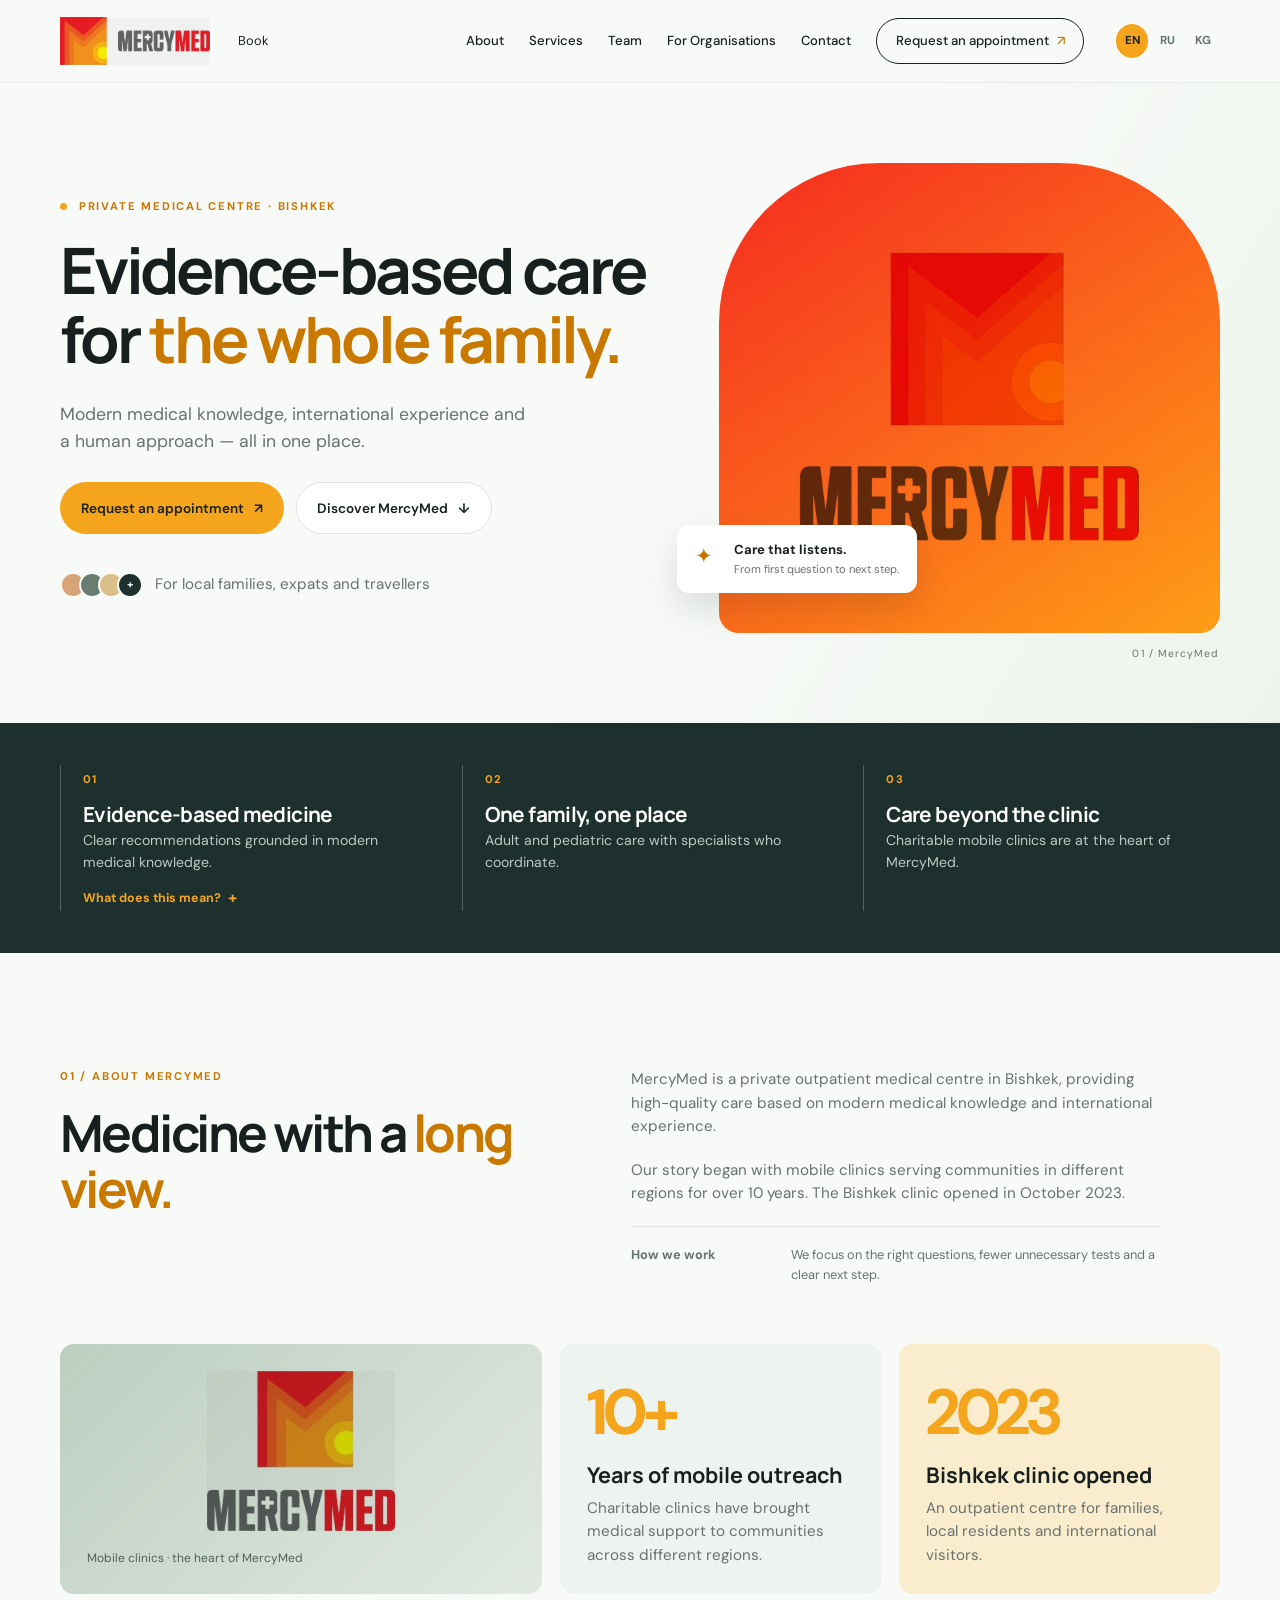
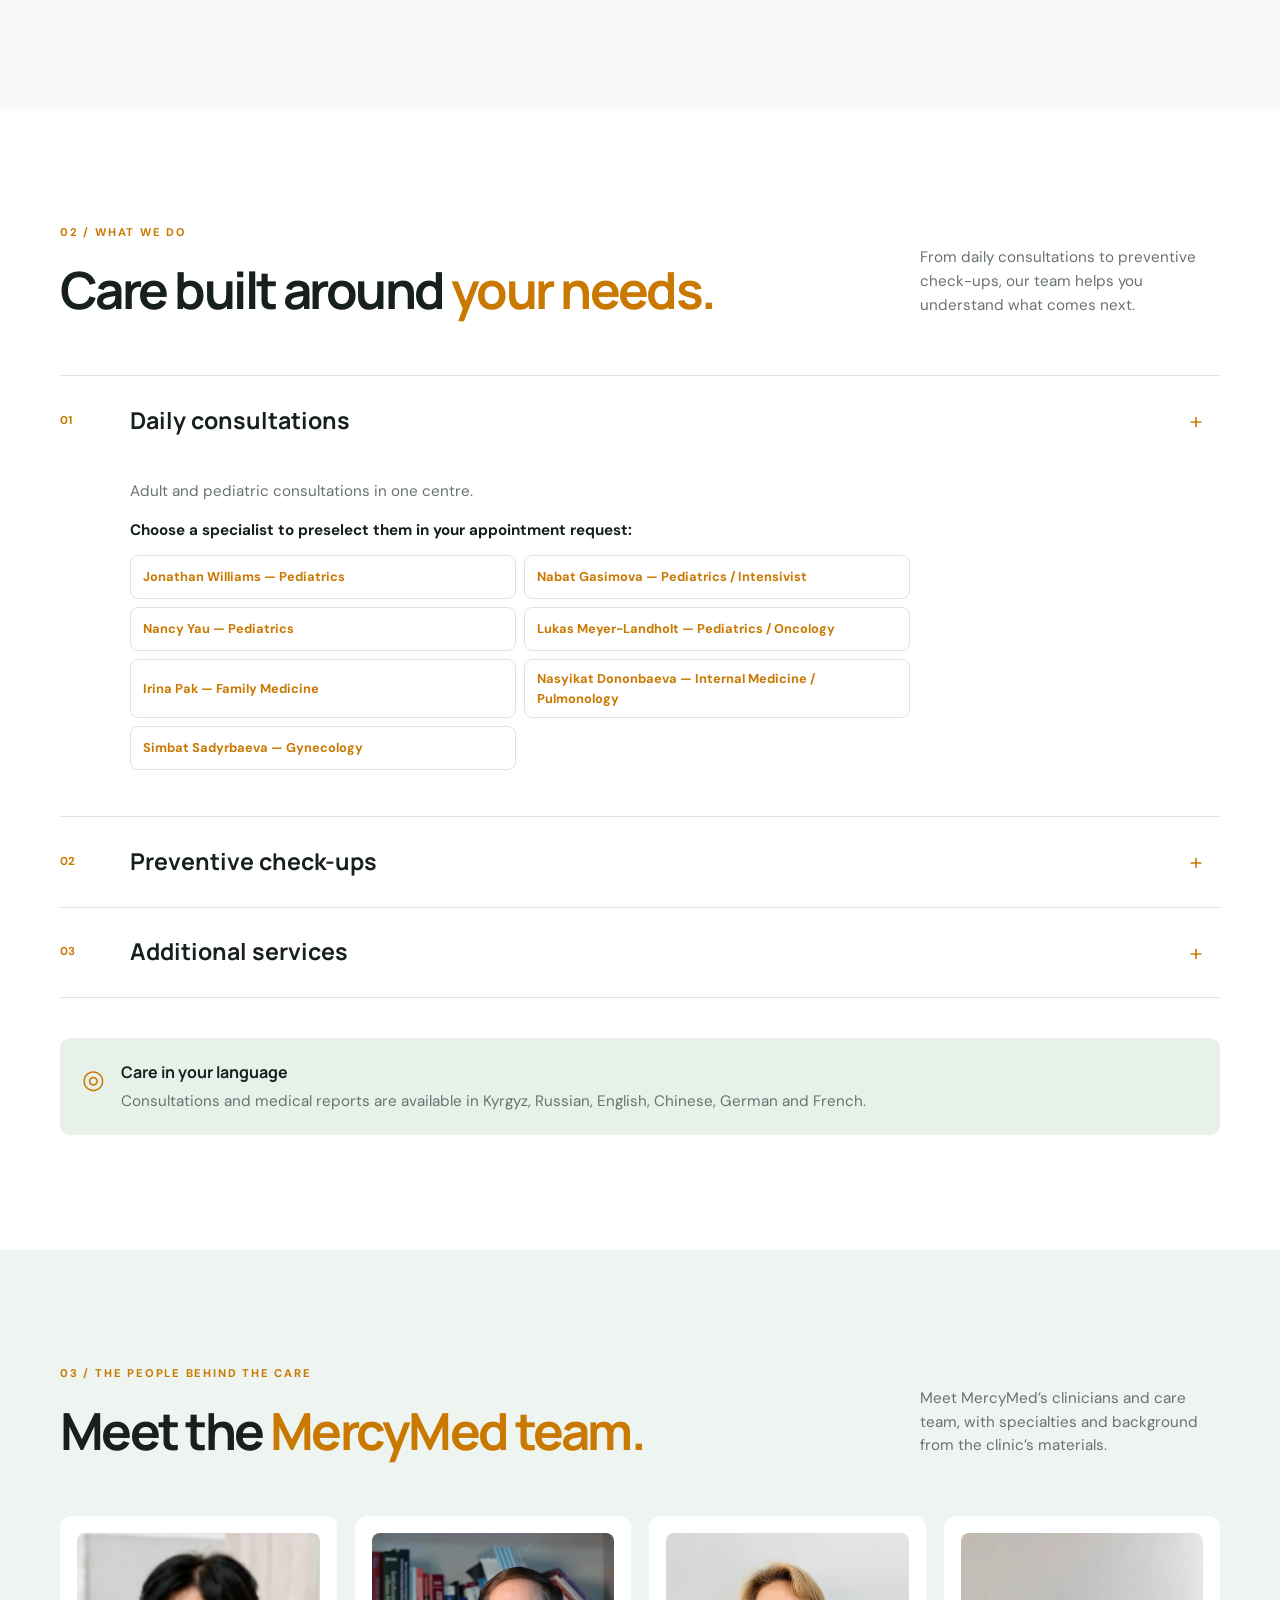
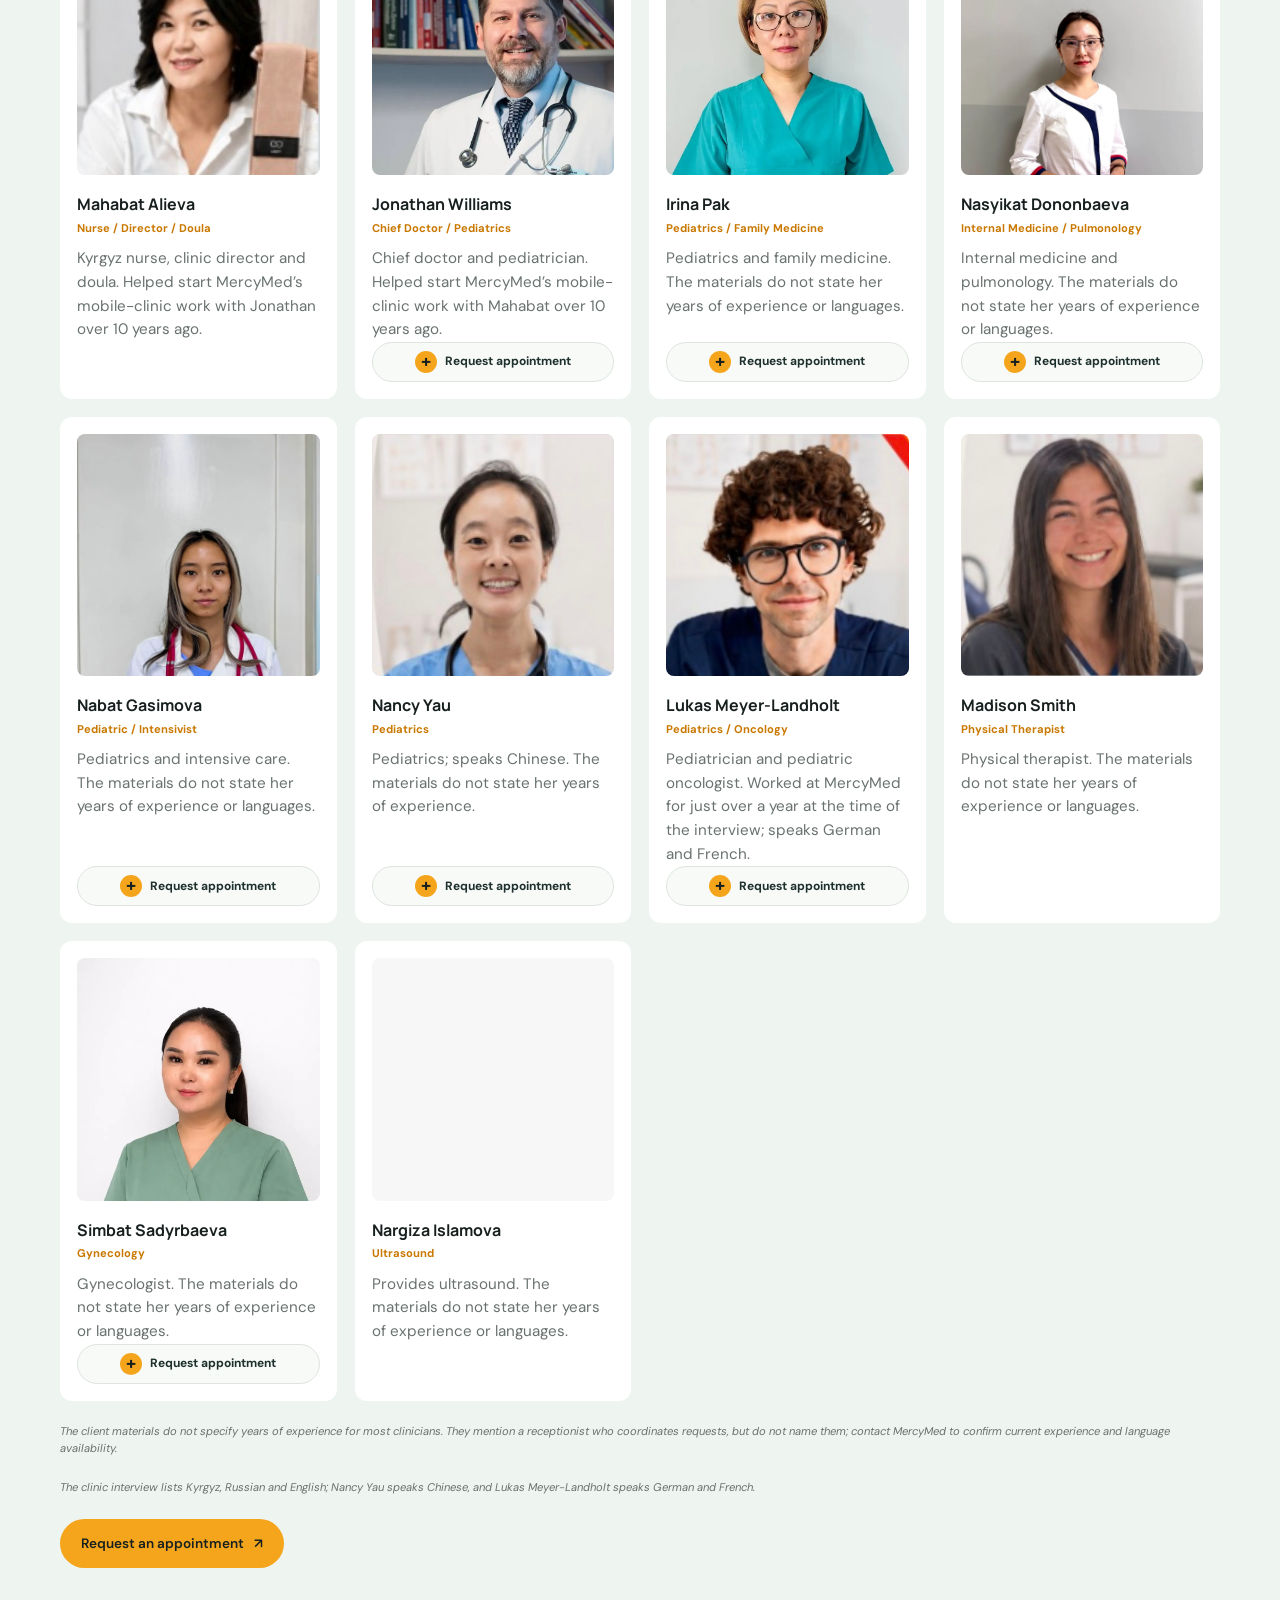
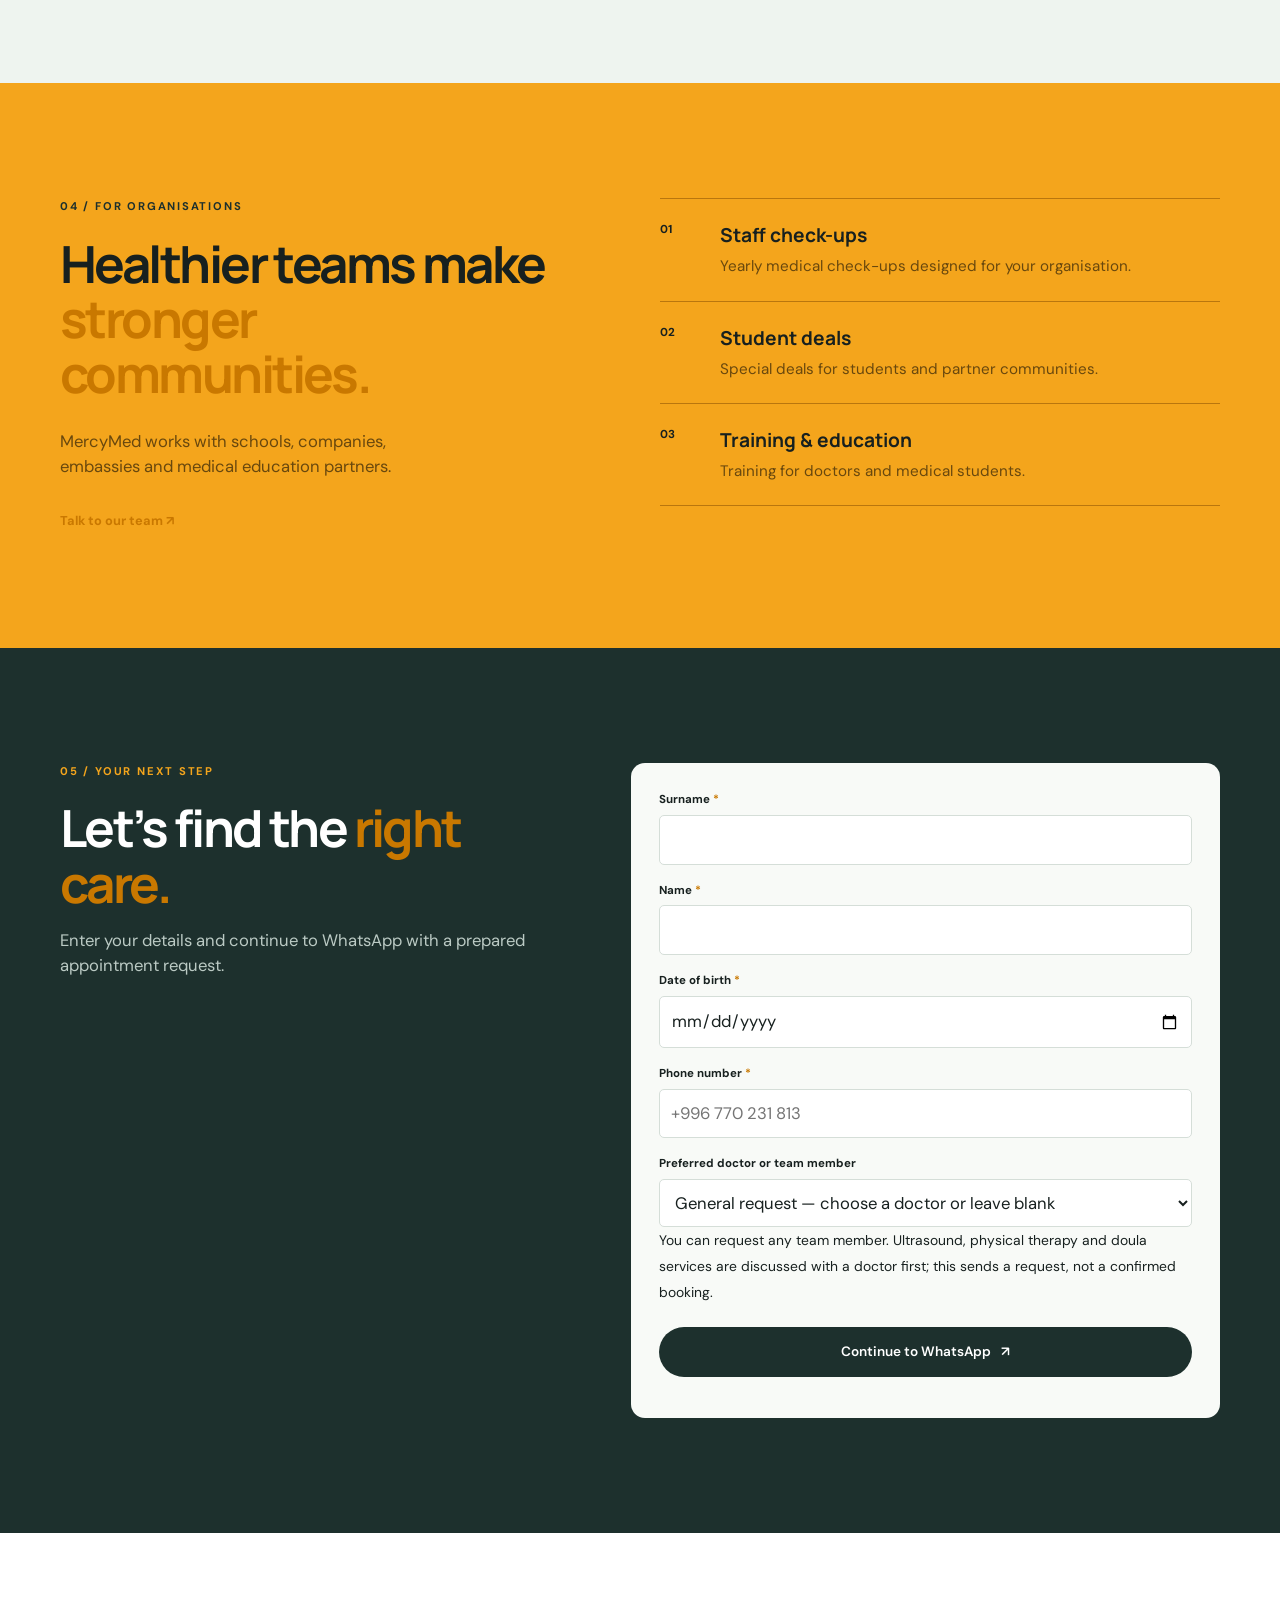
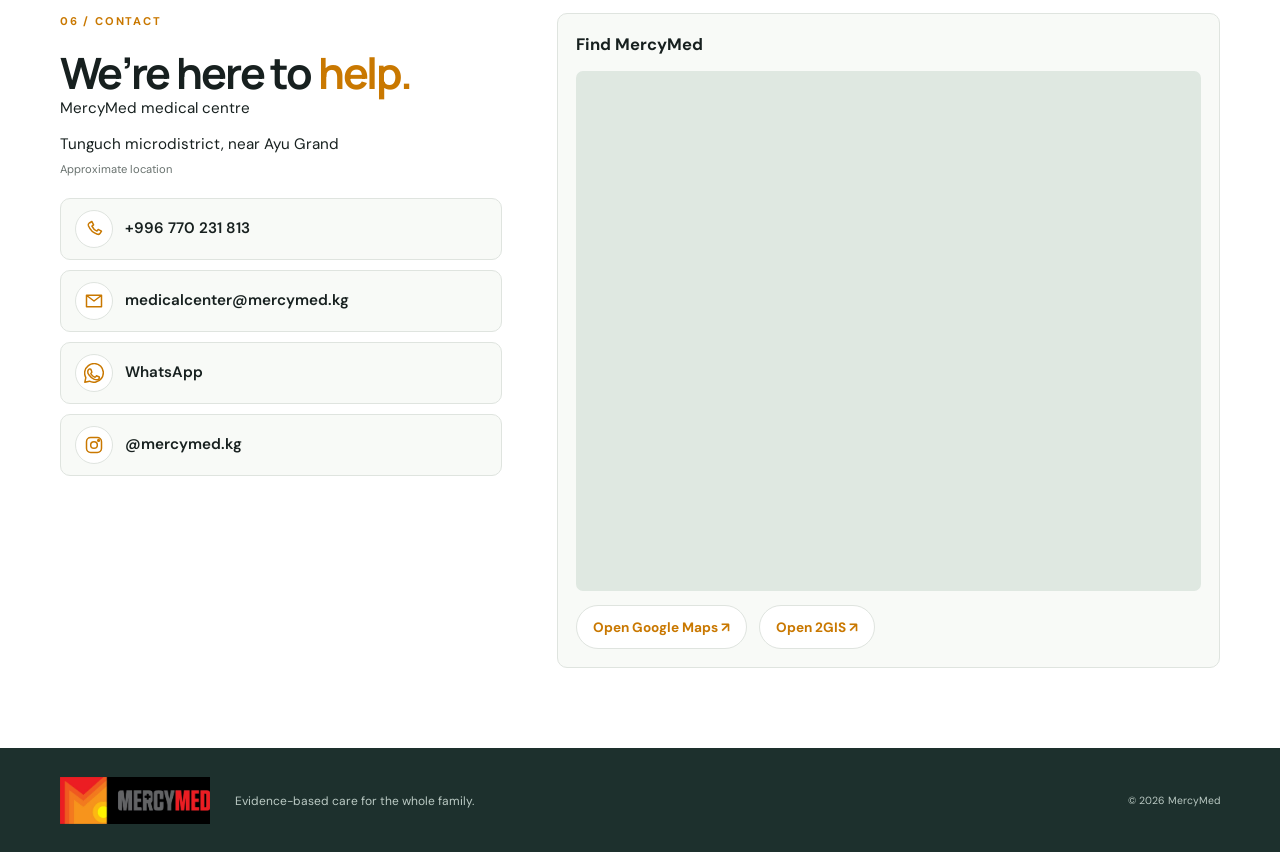
==== commit dc74d5bb: "Improve contact section" ====
--- a/hw7/index.html
+++ b/hw7/index.html
@@ -149,7 +149,41 @@
           </form>
         </div>
       </section>
-      <section id="contact" class="contact-section"><div class="container contact-grid"><div><p class="eyebrow" data-i18n="contact.eyebrow">06 / Contact</p><h2 data-i18n="contact.title">We’re here to <span>help.</span></h2><div class="contact-details"><p data-i18n="contact.clinic">MercyMed medical centre</p><p data-i18n="contact.location">Tunguch microdistrict, near Ayu Grand<br /><small>Approximate location</small></p><div class="contact-links"><a href="tel:+996770231813"><svg class="contact-icon" viewBox="0 0 24 24" aria-hidden="true"><path d="M7 4.5 9.5 3l2 4-2 1.5a12 12 0 0 0 6 6l1.5-2 4 2-1.5 2.5c-.7 1.2-2.1 1.7-3.4 1.2C10.7 16.5 7.5 13.3 5.3 8c-.5-1.3 0-2.7 1.2-3.5Z"/></svg><span data-i18n="contact.phone">Call MercyMed: +996 770 231 813</span></a><a href="mailto:medicalcenter@mercymed.kg"><svg class="contact-icon" viewBox="0 0 24 24" aria-hidden="true"><path d="M3 5h18v14H3zM4 6l8 6 8-6"/></svg><span data-i18n="contact.email">Email MercyMed: medicalcenter@mercymed.kg</span></a><a href="https://wa.me/996770231813" target="_blank" rel="noopener"><svg class="contact-icon" viewBox="0 0 24 24" aria-hidden="true"><path d="M12 3a8 8 0 0 0-6.9 12L4 20l5-1.1A8 8 0 1 0 12 3Zm-3 4.8c.3-.3.7-.3 1-.1l1.1 1.5c.2.3.2.6-.1.9l-.6.6c.6 1.1 1.5 2 2.7 2.6l.6-.6c.2-.3.6-.3.9-.1l1.5 1.1c.3.2.4.7.1 1-.5.6-1.2.9-2 .8-3.1-.7-5.7-3.3-6.4-6.4-.1-.7.2-1.4.8-1.9Z"/></svg><span data-i18n="contact.whatsapp">Chat with MercyMed on WhatsApp</span></a><a href="https://www.instagram.com/mercymed.kg/" target="_blank" rel="noopener"><svg class="contact-icon" viewBox="0 0 24 24" aria-hidden="true"><rect x="3" y="3" width="18" height="18" rx="5"/><circle cx="12" cy="12" r="4"/><circle cx="17.5" cy="6.5" r="1"/></svg><span data-i18n="contact.instagram">Follow us on Instagram · @mercymed.kg</span></a></div></div></div><div class="location-card map-location-card"><strong data-i18n="contact.locationTitle">Find MercyMed</strong><div class="map-frame"><iframe src="https://www.google.com/maps?q=42.858525,74.682501&output=embed" title="MercyMed location on Google Maps" loading="lazy"></iframe></div><div class="map-links"><a class="map-link" href="https://maps.app.goo.gl/g4cA853LitdBhtzN9" target="_blank" rel="noopener"><span data-i18n="contact.openGoogle">Open Google Maps ↗</span></a><a class="map-link" href="https://2gis.kg/bishkek/firm/70000001080819179" target="_blank" rel="noopener"><span data-i18n="contact.open2gis">Open 2GIS ↗</span></a></div></div></div></section>
+      <section id="contact" class="contact-section">
+        <div class="container contact-grid">
+          <div>
+            <p class="eyebrow" data-i18n="contact.eyebrow">06 / Contact</p>
+            <h2 data-i18n="contact.title">We’re here to <span>help.</span></h2>
+            <div class="contact-details">
+              <p data-i18n="contact.clinic">MercyMed medical centre</p>
+              <p data-i18n="contact.location">Tunguch microdistrict, near Ayu Grand<br /><small>Approximate location</small></p>
+              <div class="contact-links">
+                <a href="tel:+996770231813" aria-label="Call MercyMed">
+                  <span class="contact-icon-wrap"><svg class="contact-icon" viewBox="0 0 24 24" aria-hidden="true"><path d="M7 4.5 9.5 3l2 4-2 1.5a12 12 0 0 0 6 6l1.5-2 4 2-1.5 2.5c-.7 1.2-2.1 1.7-3.4 1.2C10.7 16.5 7.5 13.3 5.3 8c-.5-1.3 0-2.7 1.2-3.5Z"/></svg></span>
+                  <span data-i18n="contact.phone">+996 770 231 813</span>
+                </a>
+                <a href="mailto:medicalcenter@mercymed.kg" aria-label="Email MercyMed">
+                  <span class="contact-icon-wrap"><svg class="contact-icon" viewBox="0 0 24 24" aria-hidden="true"><path d="M3 5h18v14H3zM4 6l8 6 8-6"/></svg></span>
+                  <span data-i18n="contact.email">medicalcenter@mercymed.kg</span>
+                </a>
+                <a class="contact-whatsapp" href="https://wa.me/996770231813" target="_blank" rel="noopener" aria-label="Chat with MercyMed on WhatsApp">
+                  <span class="contact-icon-wrap"><svg class="contact-icon" viewBox="0 0 24 24" aria-hidden="true"><path d="M20.1 3.9A11.4 11.4 0 0 0 2.2 17.6L1 23l5.5-1.2A11.4 11.4 0 0 0 20.1 3.9Z"/><path d="M8.2 7.5c-.3-.4-.6-.4-.9-.4h-.7c-.2 0-.6.1-.9.5-.3.4-1.2 1.2-1.2 2.9s1.2 3.4 1.4 3.6c.2.2 2.4 3.8 5.9 5.2 2.9 1.1 3.5.9 4.1.8.6-.1 2-.8 2.3-1.6.3-.8.3-1.5.2-1.6-.1-.1-.3-.2-.7-.4l-2.3-1.1c-.3-.1-.5-.2-.7.2-.2.4-.8 1.1-1 1.3-.2.2-.4.3-.7.1-.4-.2-1.5-.5-2.8-1.7-1-.9-1.7-2-1.9-2.3-.2-.4 0-.5.2-.7l.5-.6c.2-.2.2-.4.4-.6.1-.2.1-.4 0-.6Z"/></svg></span>
+                  <span data-i18n="contact.whatsapp">WhatsApp</span>
+                </a>
+                <a href="https://www.instagram.com/mercymed.kg/" target="_blank" rel="noopener" aria-label="MercyMed on Instagram">
+                  <span class="contact-icon-wrap"><svg class="contact-icon" viewBox="0 0 24 24" aria-hidden="true"><rect x="3" y="3" width="18" height="18" rx="5"/><circle cx="12" cy="12" r="4"/><circle cx="17.5" cy="6.5" r="1"/></svg></span>
+                  <span data-i18n="contact.instagram">@mercymed.kg</span>
+                </a>
+              </div>
+            </div>
+          </div>
+          <div class="location-card map-location-card">
+            <strong data-i18n="contact.locationTitle">Find MercyMed</strong>
+            <div class="map-frame"><iframe src="https://www.google.com/maps?q=42.858525,74.682501&output=embed" title="MercyMed location on Google Maps" loading="lazy"></iframe></div>
+            <div class="map-links"><a class="map-link" href="https://maps.app.goo.gl/g4cA853LitdBhtzN9" target="_blank" rel="noopener"><span data-i18n="contact.openGoogle">Open Google Maps ↗</span></a><a class="map-link" href="https://2gis.kg/bishkek/firm/70000001080819179" target="_blank" rel="noopener"><span data-i18n="contact.open2gis">Open 2GIS ↗</span></a></div>
+          </div>
+        </div>
+      </section>
     </main>
     <footer><div class="container footer-wrap"><a class="brand" href="#home"><img class="brand-logo brand-logo-dark" src="images/Logos/logo7.jpeg" alt="MercyMed" /></a><p data-i18n="footer.tagline">Evidence-based care for the whole family.</p><small data-i18n="footer.note">© 2026 MercyMed</small></div></footer>
     <script src="script.js"></script>
--- a/hw7/styles.css
+++ b/hw7/styles.css
@@ -43,6 +43,9 @@
 @media(max-width:720px){.mobile-cta{display:block}.menu-toggle{margin-left:auto}.brand-art{height:350px}.portrait-art{height:130px}}
 @media(max-width:720px){.map-frame{height:340px}.map-links{display:grid;grid-template-columns:1fr 1fr}.map-link{padding:10px 8px;font-size:.78rem}}
 @media(max-width:720px){.service-specialists{grid-template-columns:1fr}.details-content{padding-right:12px}}
+.contact-links a{min-height:62px;gap:12px;padding:10px 14px;font-size:.88rem;font-weight:600;overflow-wrap:anywhere}
+.contact-icon-wrap{display:grid;place-items:center;flex:0 0 38px;width:38px;height:38px;border:1px solid var(--line);border-radius:50%;background:#fff;color:var(--orange-dark)}
+.contact-icon{display:block;width:20px;height:20px;flex:none;fill:none;stroke:currentColor;stroke-width:1.8;stroke-linecap:round;stroke-linejoin:round}
 .team-card{display:flex;flex-direction:column}
 .portrait-art{height:auto;aspect-ratio:1/1}
 .portrait-art img{mix-blend-mode:normal;object-position:center}
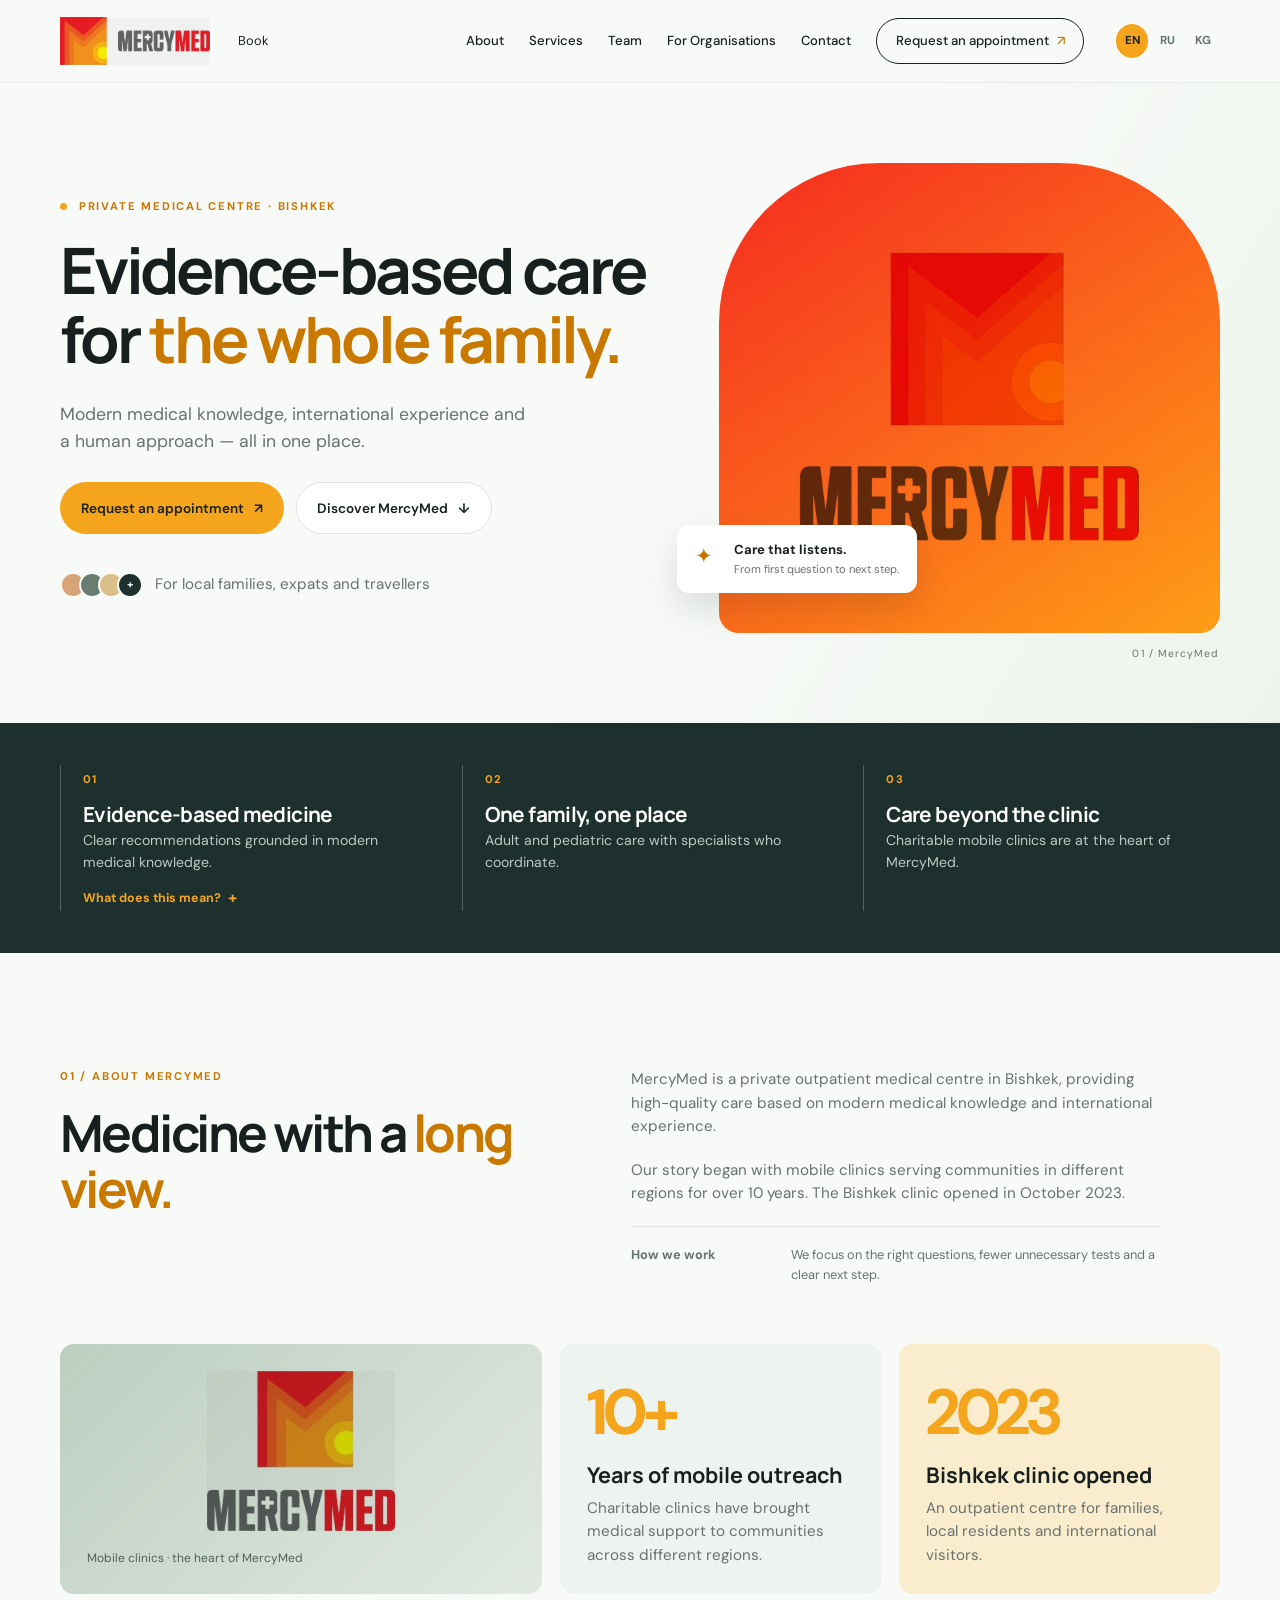
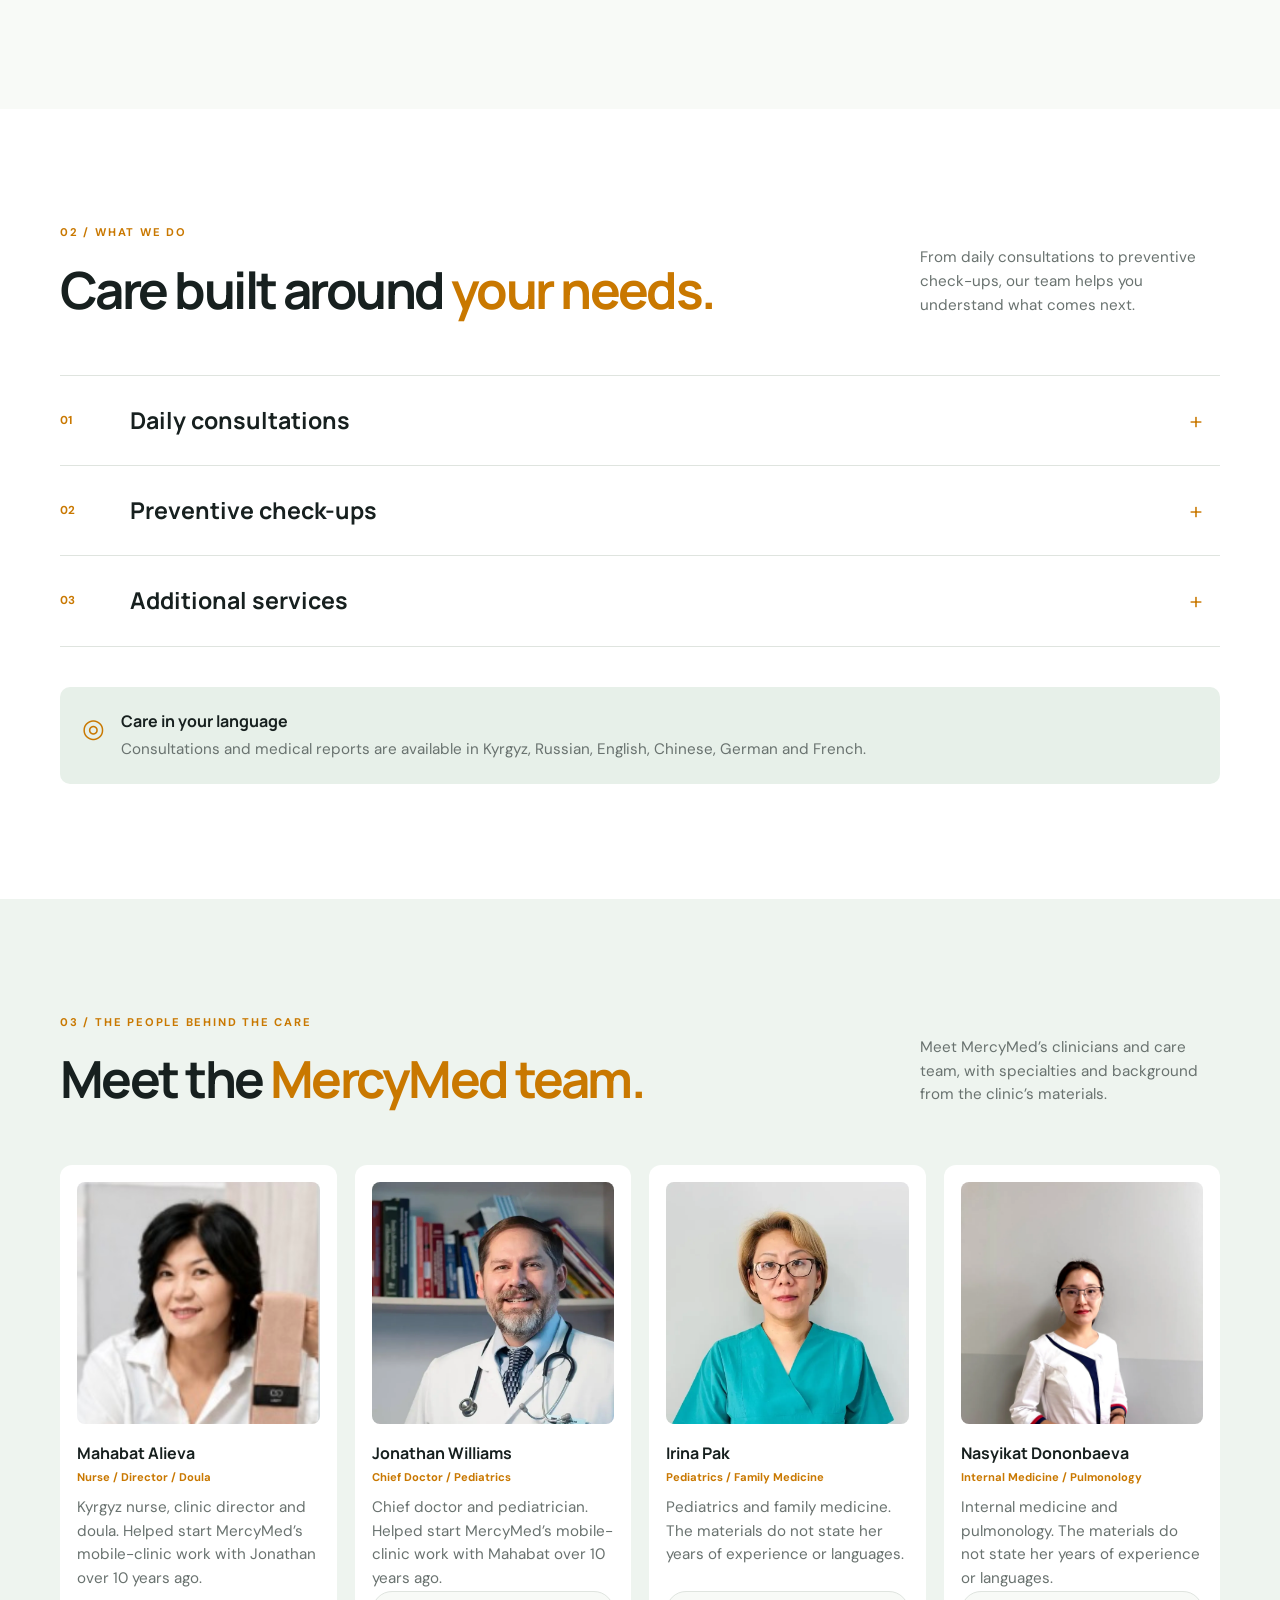
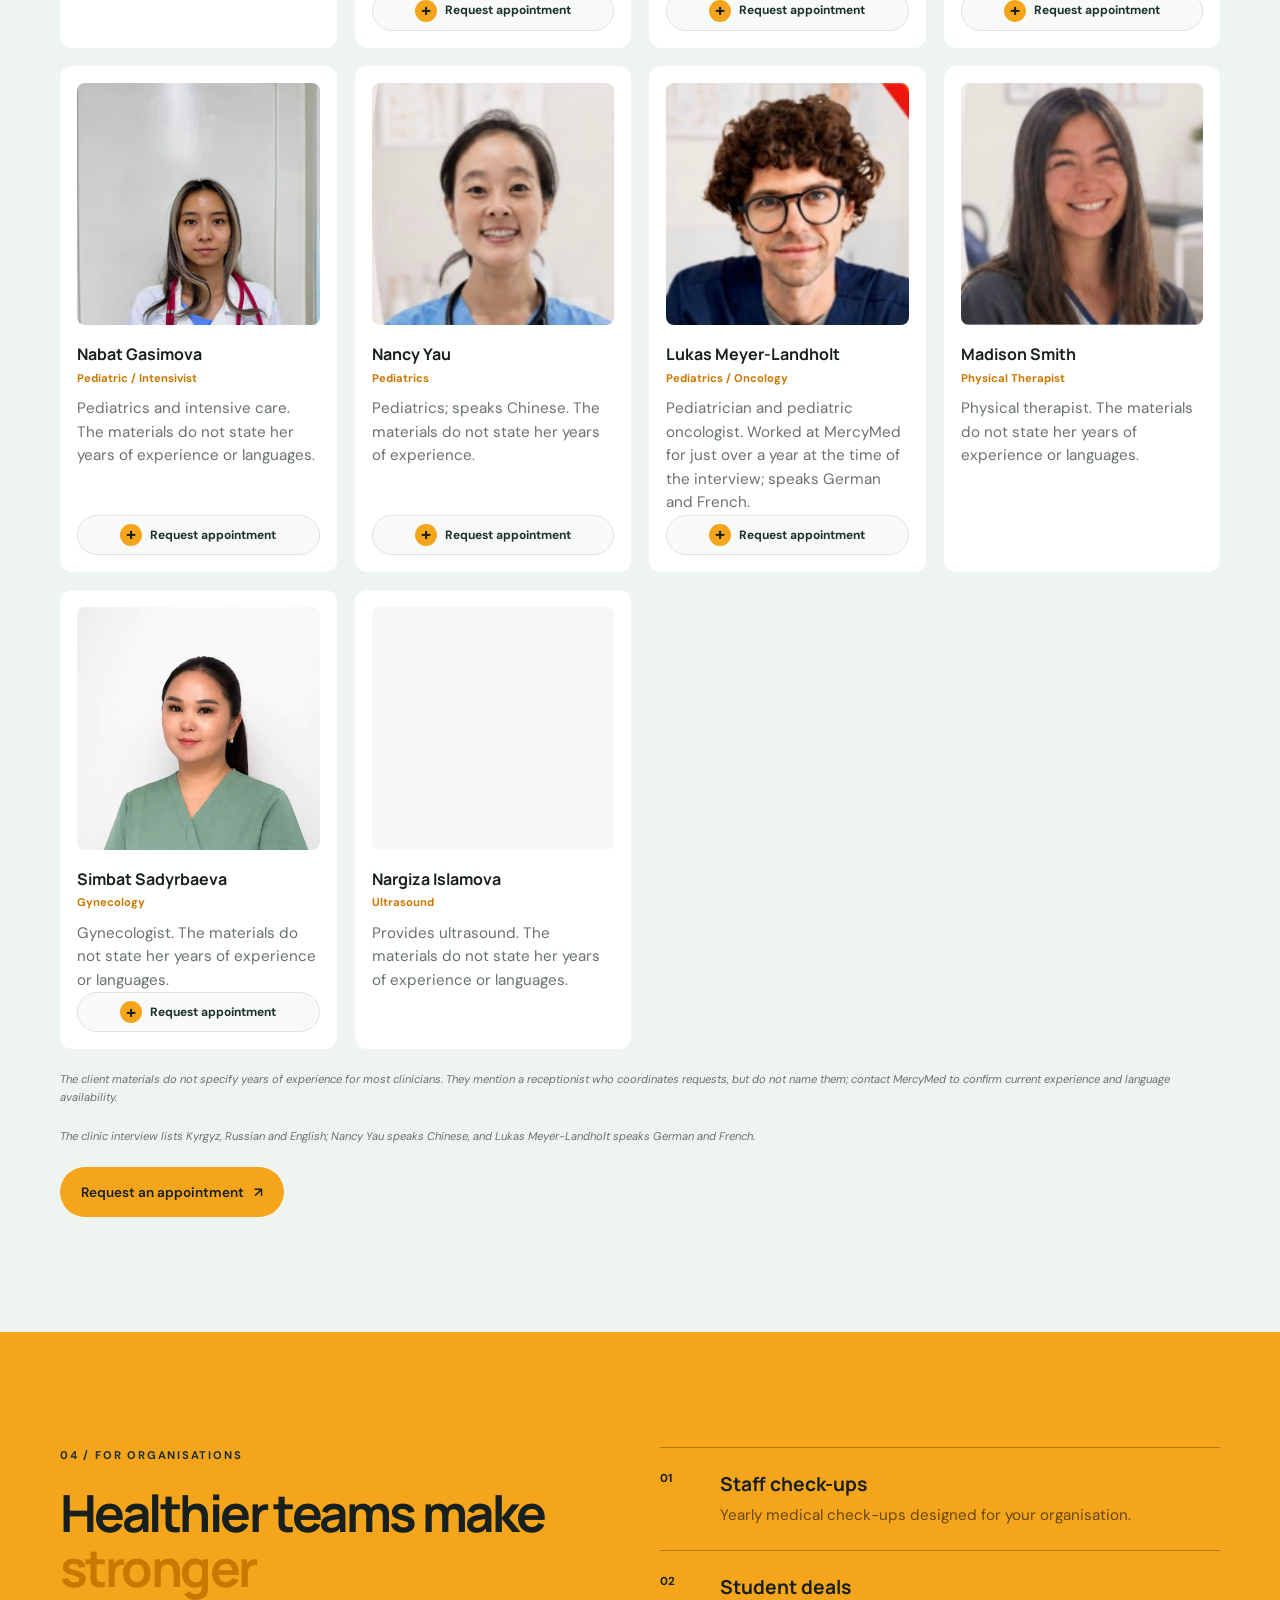
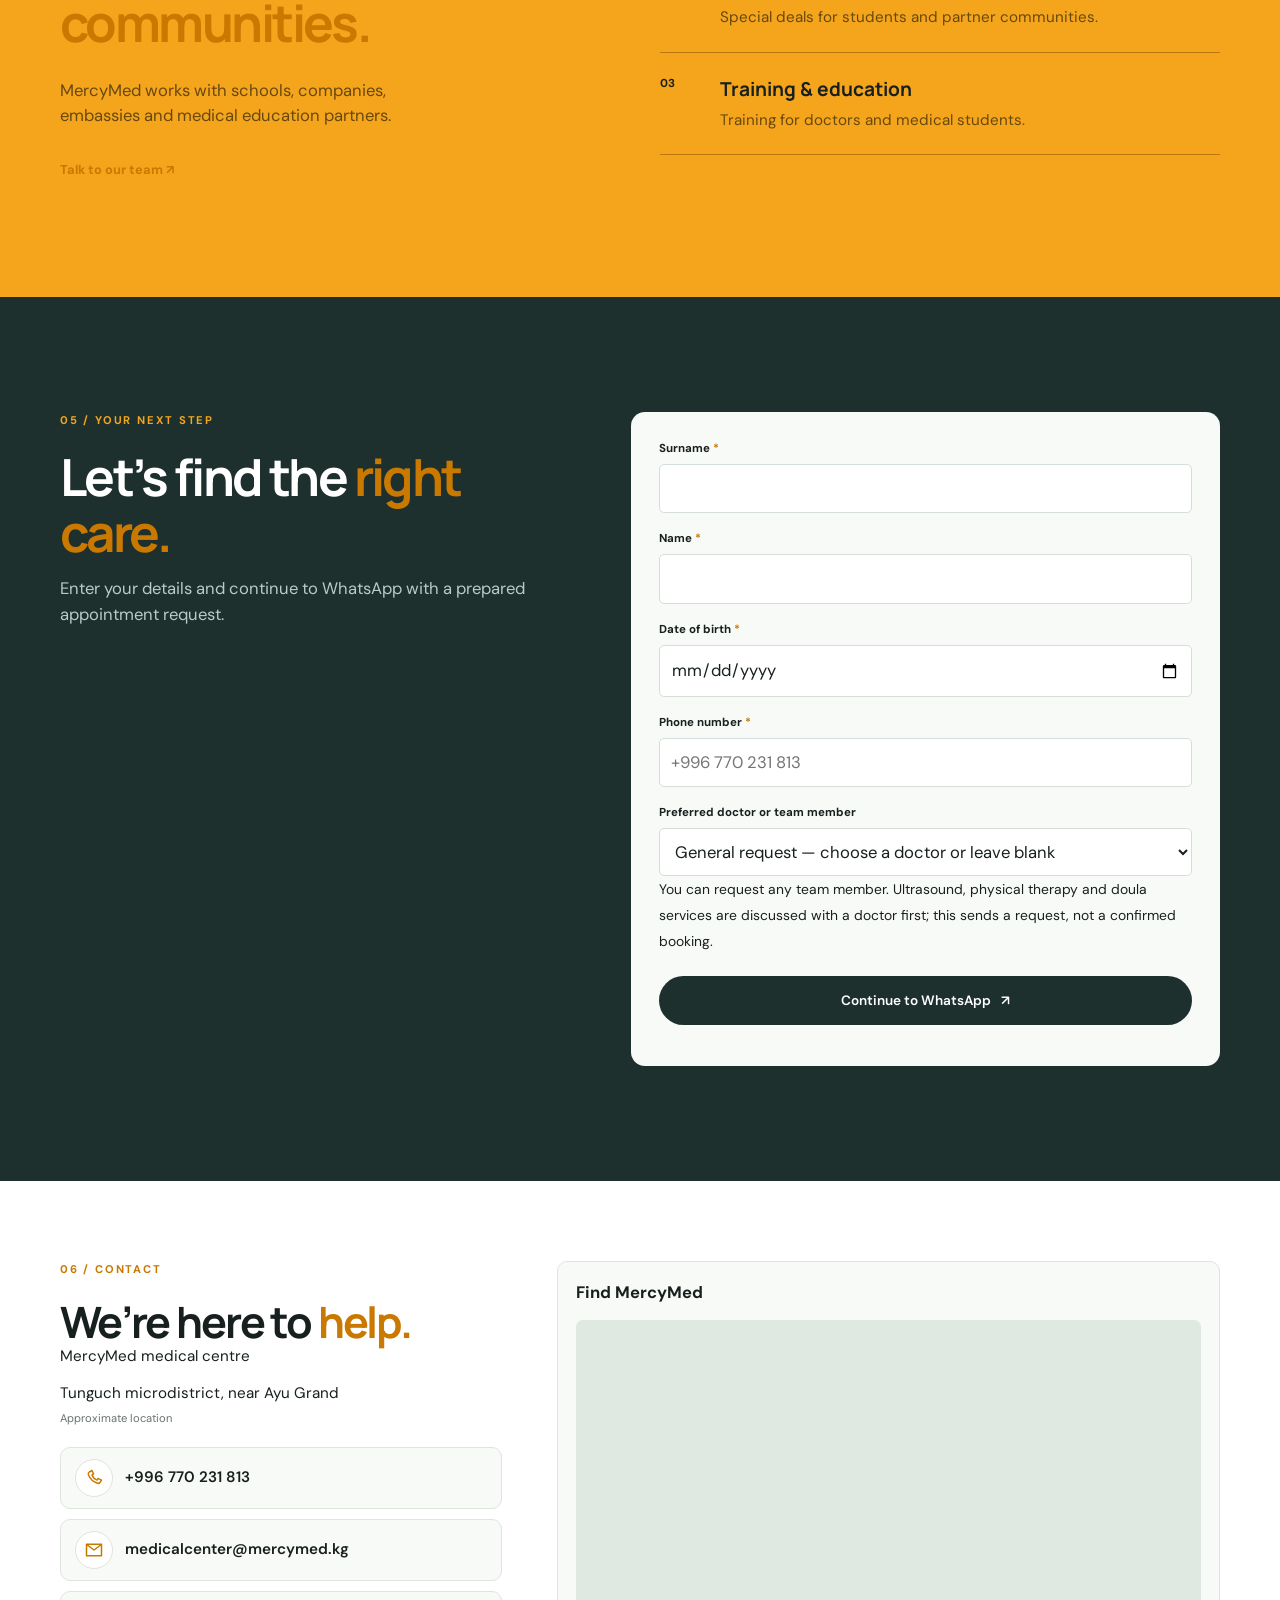
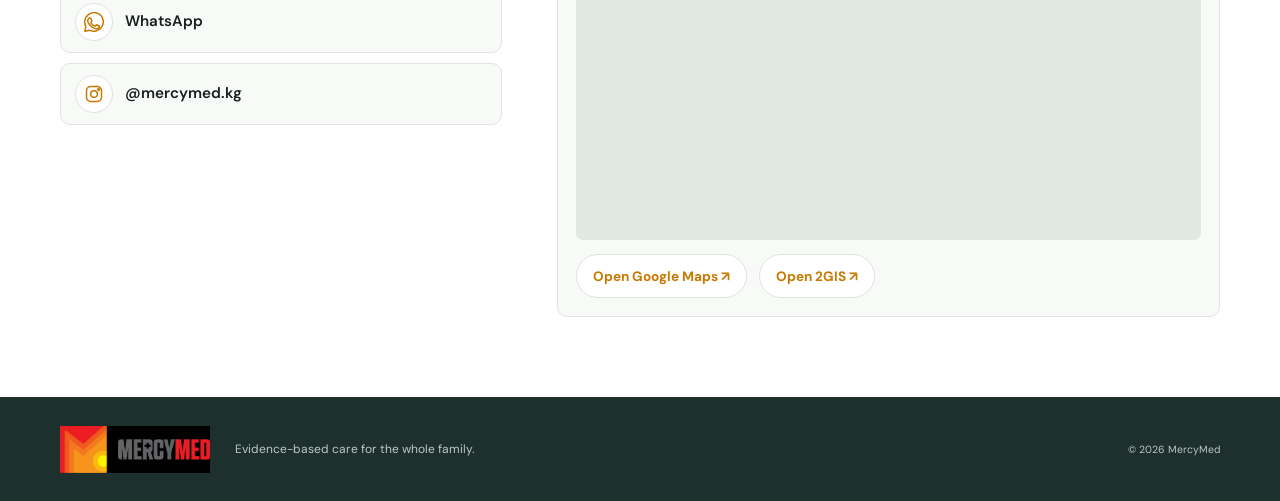
==== commit 3434e093: "Improve "02 what we do section"" ====
--- a/hw7/index.html
+++ b/hw7/index.html
@@ -89,9 +89,9 @@
         <div class="container">
           <div class="section-heading"><div><p class="eyebrow" data-i18n="services.eyebrow">02 / What we do</p><h2 data-i18n="services.title">Care built around <span>your needs.</span></h2></div><p data-i18n="services.intro">From daily consultations to preventive check-ups, our team helps you understand what comes next.</p></div>
           <div class="services-list">
-            <details open><summary><span>01</span><strong data-i18n="services.daily">Daily consultations</strong><span class="plus">+</span></summary><div class="details-content"><p data-i18n="services.dailyText">Adult and pediatric consultations in one centre.</p><p class="service-specialists-label" data-i18n="services.specialists">Choose a specialist to preselect them in your appointment request:</p><div class="service-specialists"><a href="#appointment" data-booking-doctor="jonathan" data-i18n="form.jonathan">Jonathan Williams — Pediatrics</a><a href="#appointment" data-booking-doctor="nabat" data-i18n="form.nabat">Nabat Gasimova — Pediatrics / Intensivist</a><a href="#appointment" data-booking-doctor="nancy" data-i18n="form.nancy">Nancy Yau — Pediatrics</a><a href="#appointment" data-booking-doctor="lukas" data-i18n="form.lukas">Lukas Meyer-Landholt — Pediatrics / Oncology</a><a href="#appointment" data-booking-doctor="irina" data-i18n="form.irina">Irina Pak — Family Medicine</a><a href="#appointment" data-booking-doctor="nasyikat" data-i18n="form.nasyikat">Nasyikat Dononbaeva — Internal Medicine / Pulmonology</a><a href="#appointment" data-booking-doctor="simbat" data-i18n="form.simbat">Simbat Sadyrbaeva — Gynecology</a></div></div></details>
-            <details><summary><span>02</span><strong data-i18n="services.preventive">Preventive check-ups</strong><span class="plus">+</span></summary><div class="details-content"><p data-i18n="services.preventiveText">Growth and development, vision screening, EKG, anemia and diabetes screening, and laboratory tests.</p><p class="service-specialists-label" data-i18n="services.preventiveSpecialists">For growth and development checks, start with a pediatric consultation; for adult check-ups, choose family medicine or internal medicine. The team will advise which tests are right for you.</p><div class="service-specialists"><a href="#appointment" data-booking-doctor="pediatric" data-i18n="form.pediatric">General pediatric consultation</a><a href="#appointment" data-booking-doctor="jonathan" data-i18n="form.jonathan">Jonathan Williams — Pediatrics</a><a href="#appointment" data-booking-doctor="adult" data-i18n="form.adult">General adult consultation</a><a href="#appointment" data-booking-doctor="irina" data-i18n="form.irina">Irina Pak — Family Medicine</a><a href="#appointment" data-booking-doctor="nasyikat" data-i18n="form.nasyikat">Nasyikat Dononbaeva — Internal Medicine / Pulmonology</a></div></div></details>
-            <details><summary><span>03</span><strong data-i18n="services.additional">Additional services</strong><span class="plus">+</span></summary><div class="details-content"><p data-i18n="services.additionalText">Ultrasound, EKG, vision testing, audiometry and birth preparation courses by a certified doula.</p><p class="service-specialists-label"><span data-i18n="services.ultrasoundBy">Ultrasound:</span> <a href="#team-nargiza">Nargiza Islamova</a> · <span data-i18n="services.birthPreparationBy">birth preparation:</span> <a href="#team-mahabat">Mahabat Alieva, doula</a> · <span data-i18n="services.physicalTherapyBy">physical therapy:</span> <a href="#team-madison">Madison Smith</a></p><p data-i18n="services.additionalRouting">Additional services are not booked directly. First request a doctor consultation; the doctor will advise you and help arrange the appropriate service.</p><div class="service-specialists"><a href="#appointment" data-booking-doctor="adult" data-i18n="form.adult">General adult consultation</a><a href="#appointment" data-booking-doctor="pediatric" data-i18n="form.pediatric">General pediatric consultation</a></div></div></details>
+            <details><summary><span>01</span><strong data-i18n="services.daily">Daily consultations</strong><span class="plus" aria-hidden="true">+</span></summary><div class="details-content"><p data-i18n="services.dailyText">Adult and pediatric consultations in one centre.</p><p class="service-specialists-label" data-i18n="services.specialists">Choose a specialist to preselect them in your appointment request:</p><div class="service-specialists"><a href="#appointment" data-booking-doctor="jonathan" data-i18n="form.jonathan">Jonathan Williams — Pediatrics</a><a href="#appointment" data-booking-doctor="nabat" data-i18n="form.nabat">Nabat Gasimova — Pediatrics / Intensivist</a><a href="#appointment" data-booking-doctor="nancy" data-i18n="form.nancy">Nancy Yau — Pediatrics</a><a href="#appointment" data-booking-doctor="lukas" data-i18n="form.lukas">Lukas Meyer-Landholt — Pediatrics / Oncology</a><a href="#appointment" data-booking-doctor="irina" data-i18n="form.irina">Irina Pak — Family Medicine</a><a href="#appointment" data-booking-doctor="nasyikat" data-i18n="form.nasyikat">Nasyikat Dononbaeva — Internal Medicine / Pulmonology</a><a href="#appointment" data-booking-doctor="simbat" data-i18n="form.simbat">Simbat Sadyrbaeva — Gynecology</a></div></div></details>
+            <details><summary><span>02</span><strong data-i18n="services.preventive">Preventive check-ups</strong><span class="plus" aria-hidden="true">+</span></summary><div class="details-content"><p data-i18n="services.preventiveText">Growth and development, vision screening, EKG, anemia and diabetes screening, and laboratory tests.</p><p class="service-specialists-label" data-i18n="services.preventiveSpecialists">For growth and development checks, start with a pediatric consultation; for adult check-ups, choose family medicine or internal medicine. The team will advise which tests are right for you.</p><div class="service-specialists"><a href="#appointment" data-booking-doctor="pediatric" data-i18n="form.pediatric">General pediatric consultation</a><a href="#appointment" data-booking-doctor="jonathan" data-i18n="form.jonathan">Jonathan Williams — Pediatrics</a><a href="#appointment" data-booking-doctor="adult" data-i18n="form.adult">General adult consultation</a><a href="#appointment" data-booking-doctor="irina" data-i18n="form.irina">Irina Pak — Family Medicine</a><a href="#appointment" data-booking-doctor="nasyikat" data-i18n="form.nasyikat">Nasyikat Dononbaeva — Internal Medicine / Pulmonology</a></div></div></details>
+            <details><summary><span>03</span><strong data-i18n="services.additional">Additional services</strong><span class="plus" aria-hidden="true">+</span></summary><div class="details-content"><p data-i18n="services.additionalText">Ultrasound, EKG, vision testing, audiometry and birth preparation courses by a certified doula.</p><p class="service-specialists-label"><span data-i18n="services.ultrasoundBy">Ultrasound:</span> <a href="#team-nargiza">Nargiza Islamova</a> · <span data-i18n="services.birthPreparationBy">birth preparation:</span> <a href="#team-mahabat">Mahabat Alieva, doula</a> · <span data-i18n="services.physicalTherapyBy">physical therapy:</span> <a href="#team-madison">Madison Smith</a></p><p data-i18n="services.additionalRouting">Additional services are not booked directly. First request a doctor consultation; the doctor will advise you and help arrange the appropriate service.</p><div class="service-specialists"><a href="#appointment" data-booking-doctor="adult" data-i18n="form.adult">General adult consultation</a><a href="#appointment" data-booking-doctor="pediatric" data-i18n="form.pediatric">General pediatric consultation</a></div></div></details>
           </div>
           <div class="language-note"><span class="globe" aria-hidden="true">◎</span><div><strong data-i18n="language.title">Care in your language</strong><p data-i18n="language.text">Consultations and medical reports are available in Kyrgyz, Russian, English, Chinese, German and French.</p></div></div>
         </div>
--- a/hw7/styles.css
+++ b/hw7/styles.css
@@ -42,6 +42,9 @@
 .map-link:hover{border-color:var(--orange-dark)}
 @media(max-width:720px){.mobile-cta{display:block}.menu-toggle{margin-left:auto}.brand-art{height:350px}.portrait-art{height:130px}}
 @media(max-width:720px){.map-frame{height:340px}.map-links{display:grid;grid-template-columns:1fr 1fr}.map-link{padding:10px 8px;font-size:.78rem}}
+.services-list .plus{display:inline-block;transition:transform .32s ease}
+.services-list details[open] .plus{transform:rotate(45deg)}
+@media(prefers-reduced-motion:reduce){.services-list .plus{transition:none}}
 @media(max-width:720px){.service-specialists{grid-template-columns:1fr}.details-content{padding-right:12px}}
 .contact-links a{min-height:62px;gap:12px;padding:10px 14px;font-size:.88rem;font-weight:600;overflow-wrap:anywhere}
 .contact-icon-wrap{display:grid;place-items:center;flex:0 0 38px;width:38px;height:38px;border:1px solid var(--line);border-radius:50%;background:#fff;color:var(--orange-dark)}
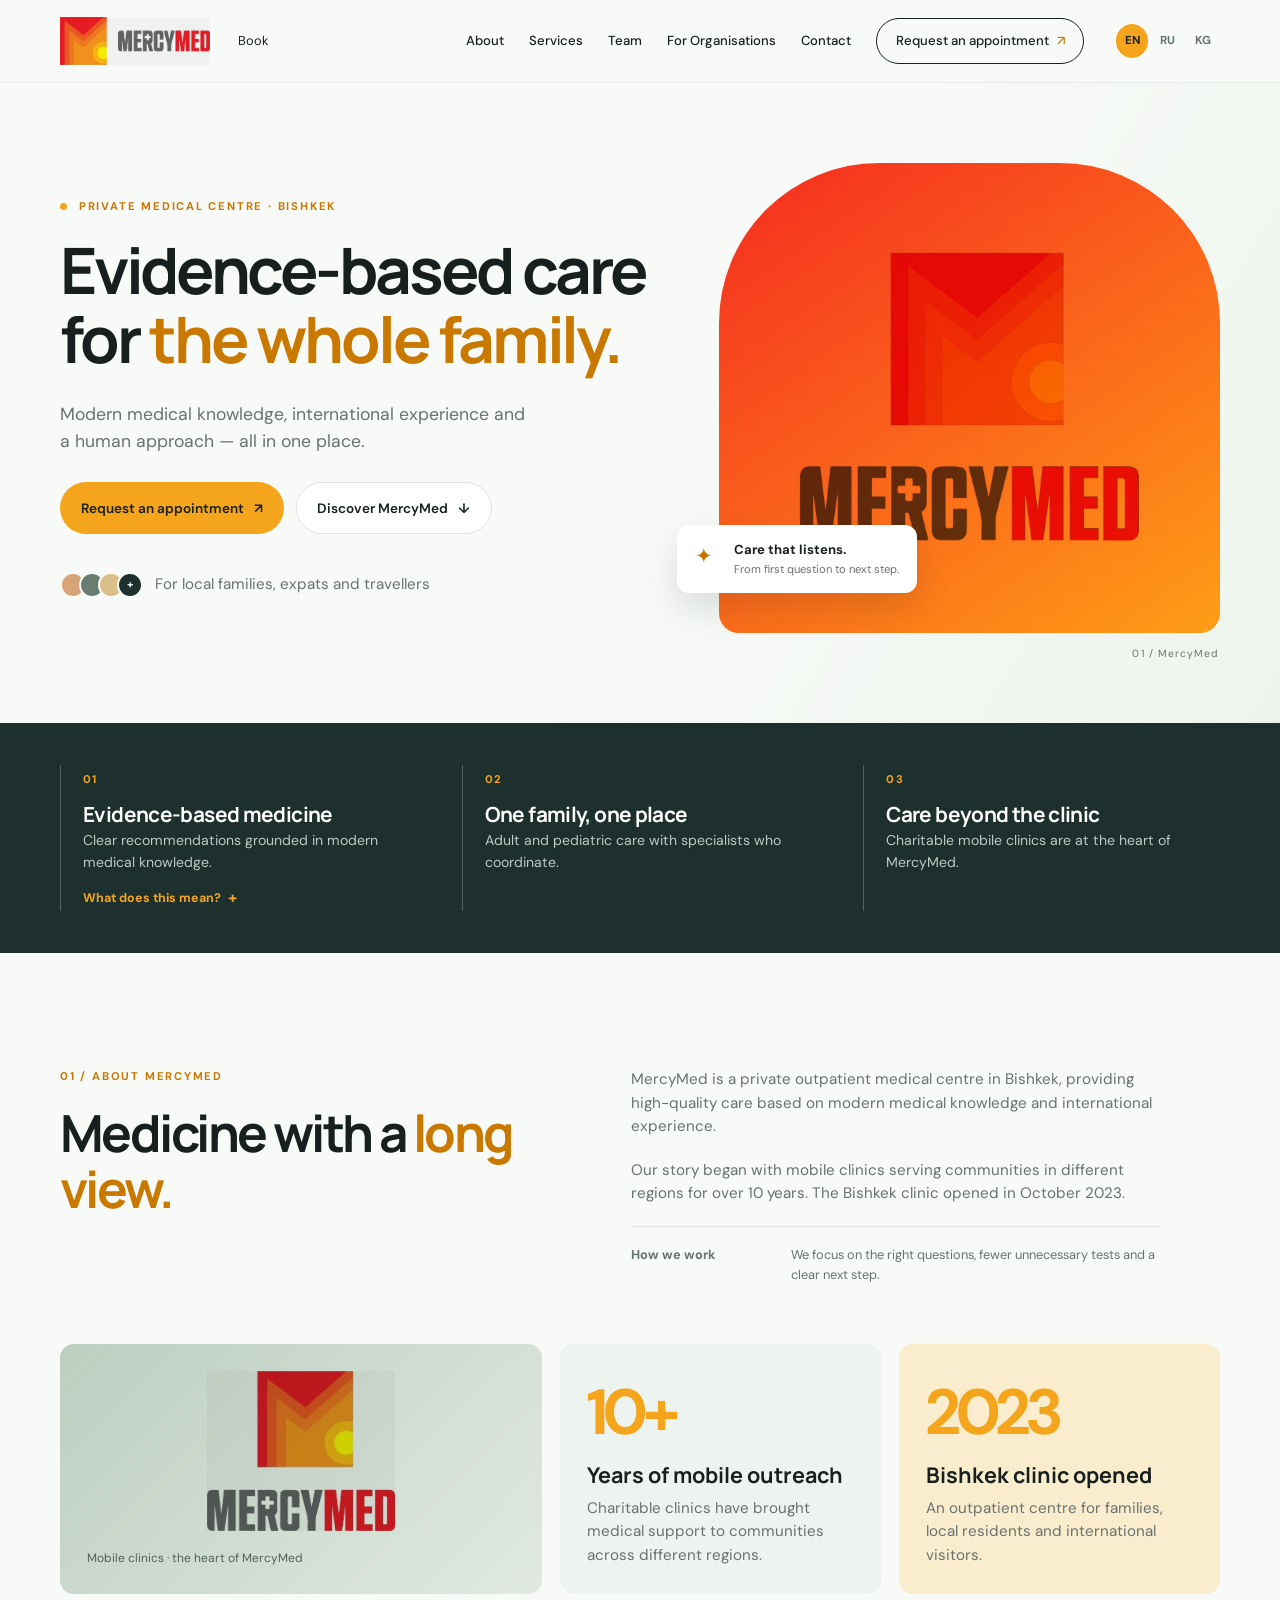
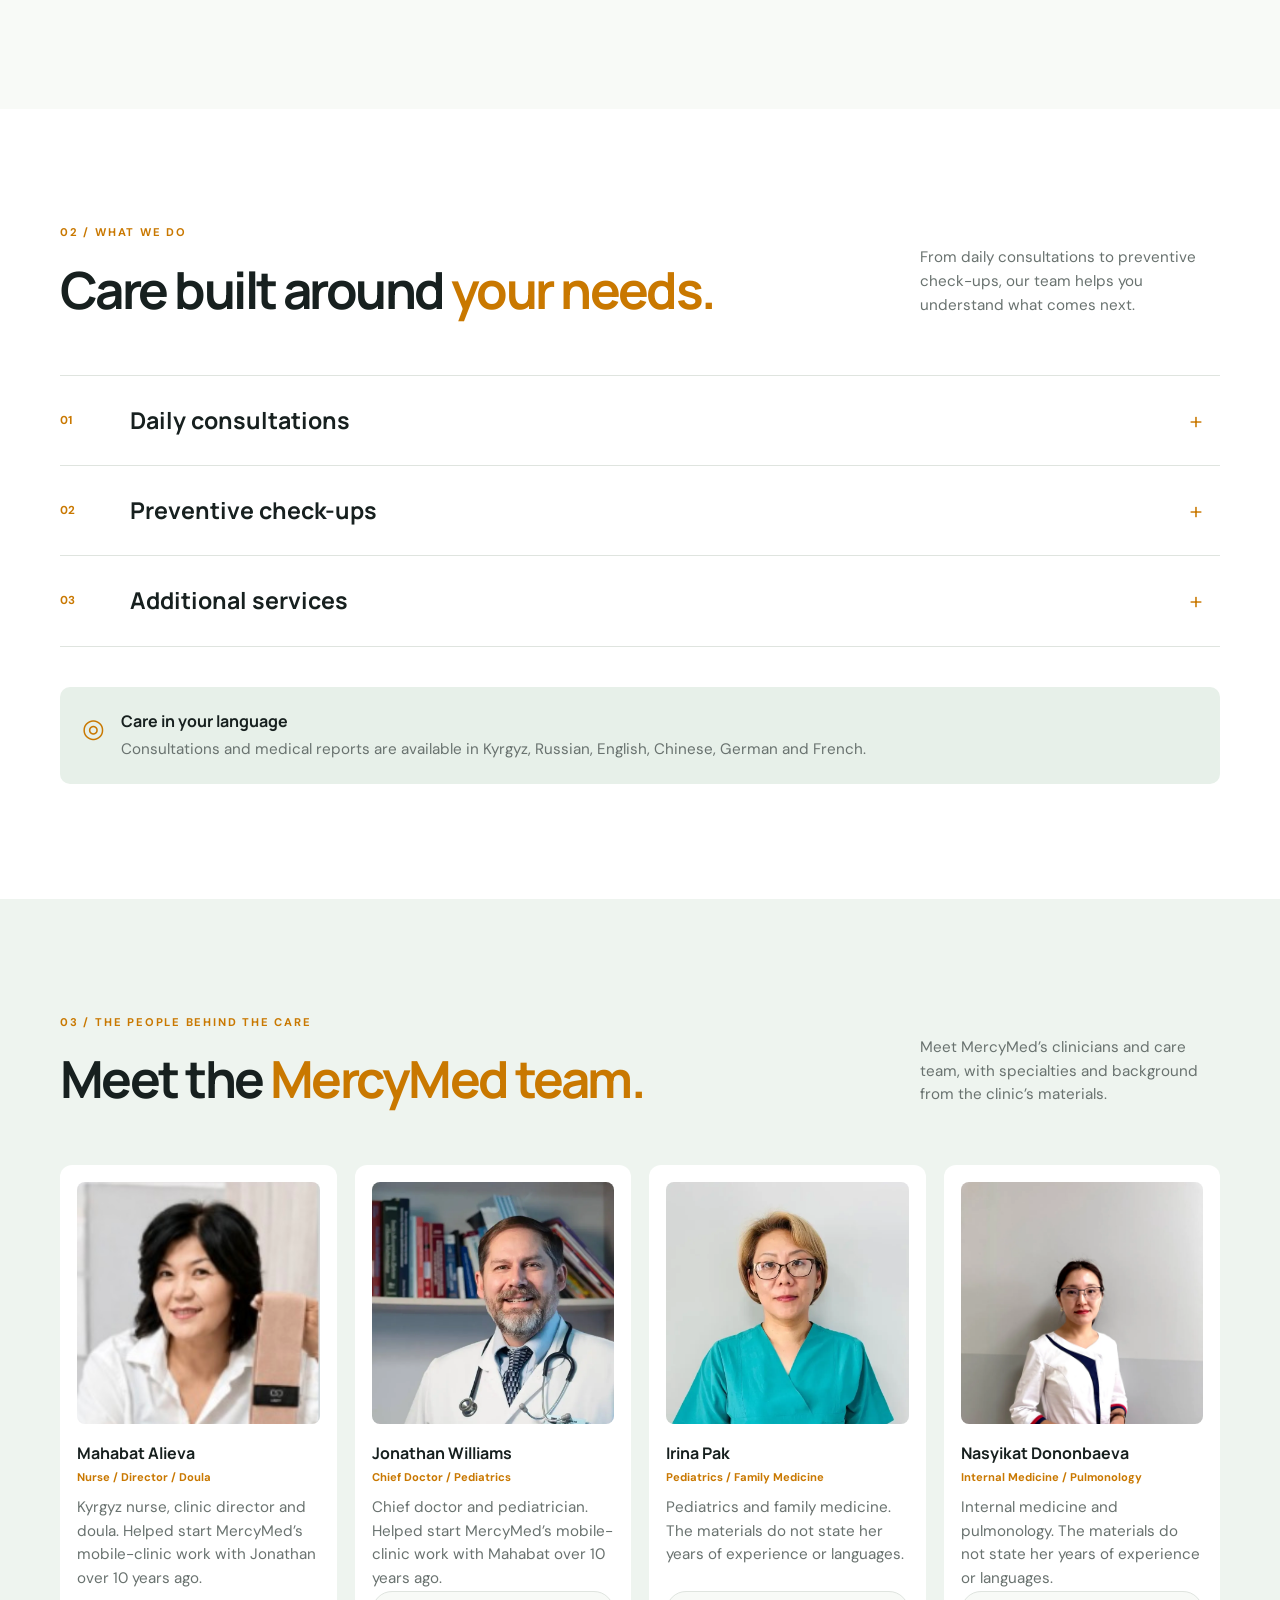
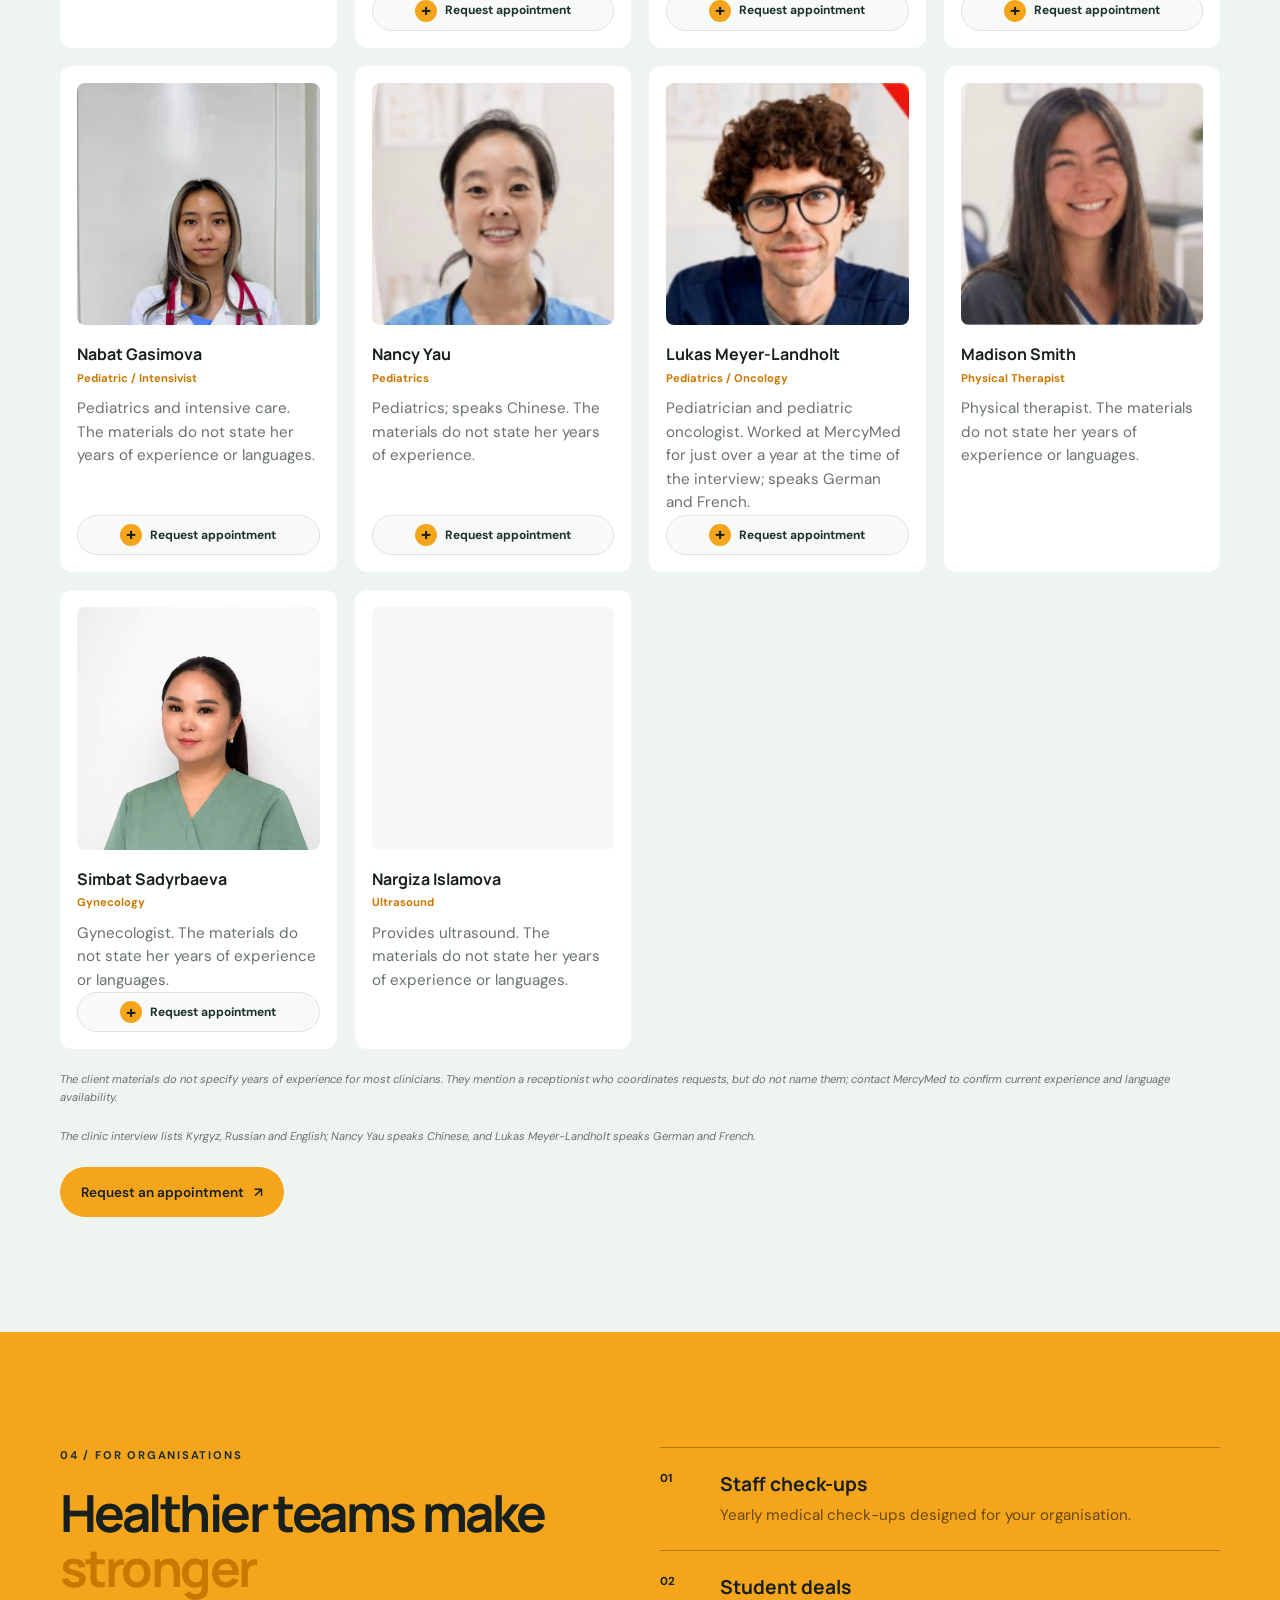
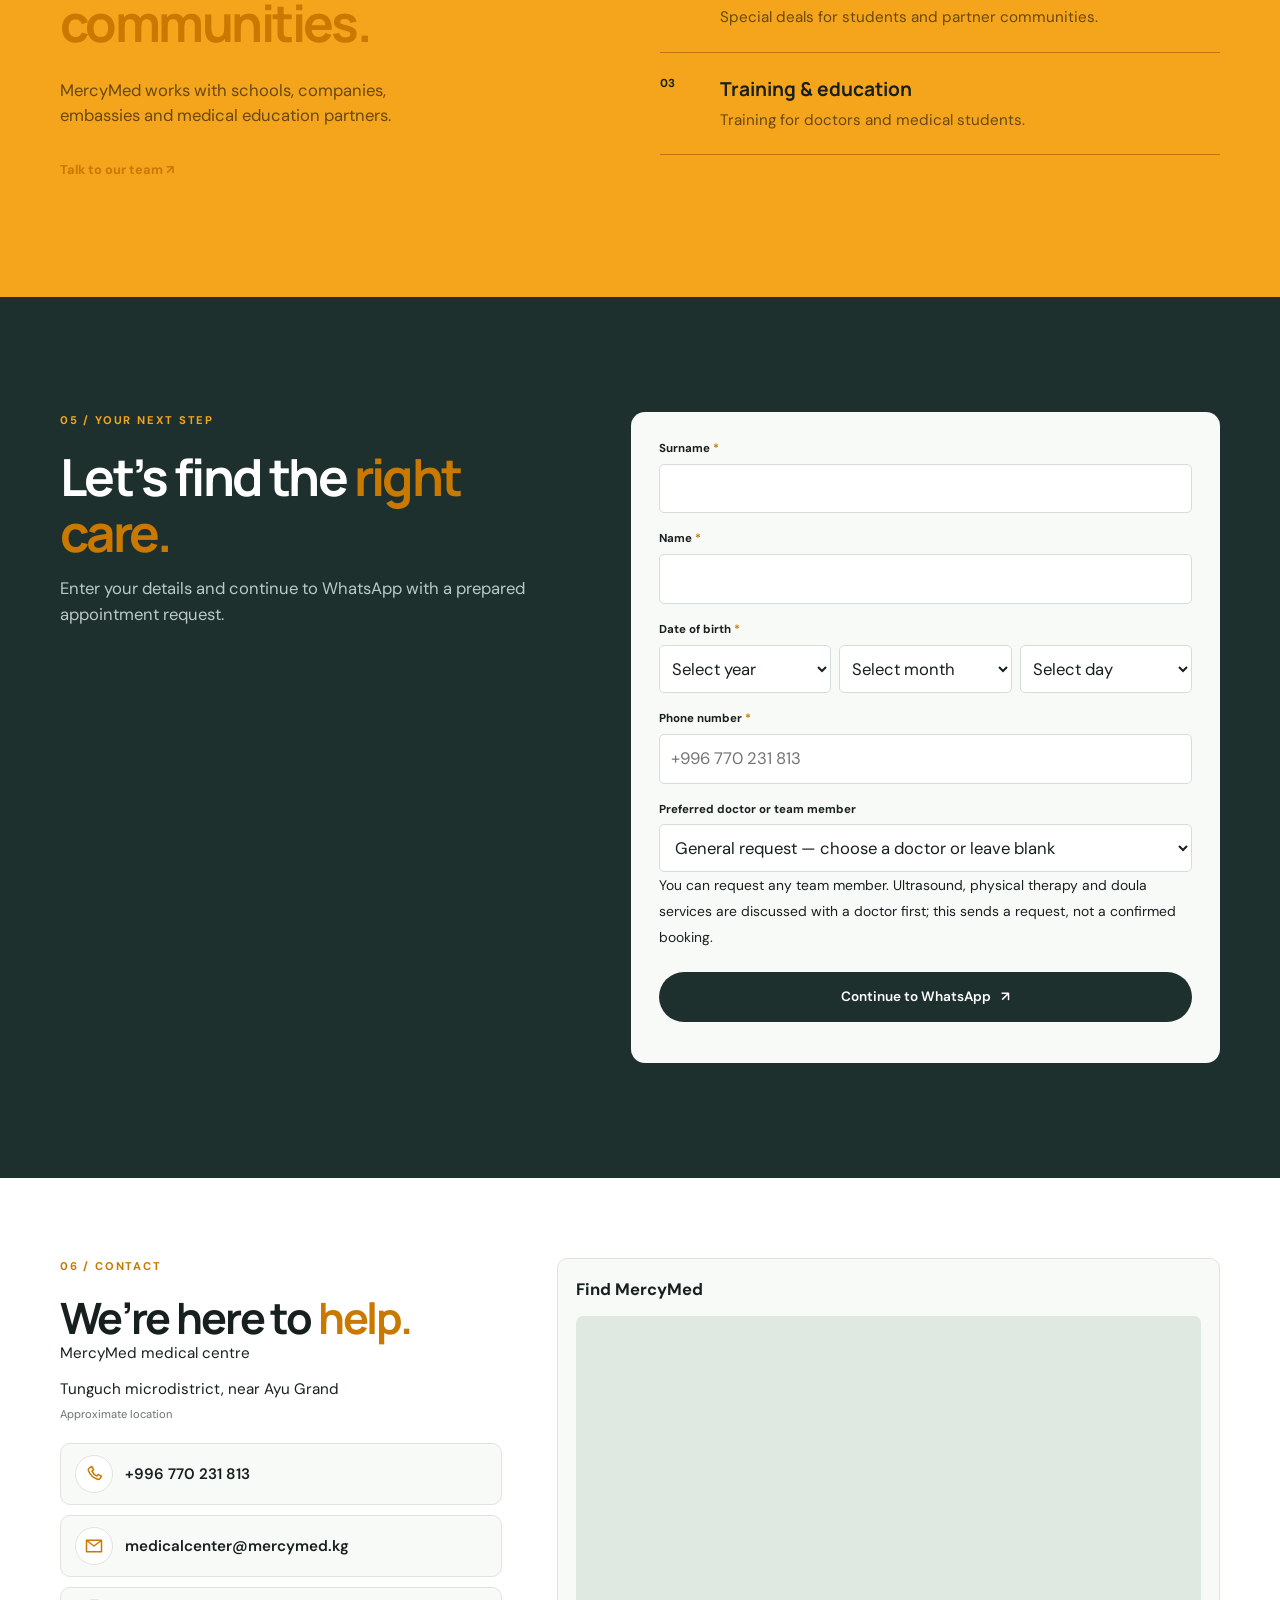
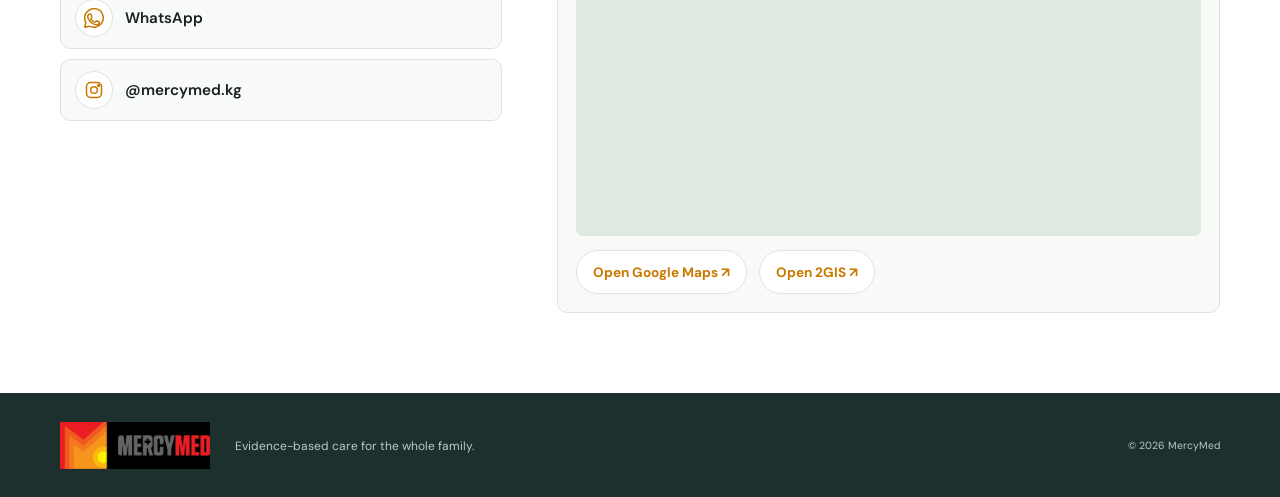
==== commit 2fd5ee30: "Improve date of birth section" ====
--- a/hw7/index.html
+++ b/hw7/index.html
@@ -126,7 +126,7 @@
           <form id="appointment-form" class="appointment-form" novalidate>
             <div class="form-row"><label for="surname" data-i18n="form.surname">Surname <span>*</span></label><input id="surname" name="surname" autocomplete="family-name" required /></div>
             <div class="form-row"><label for="name" data-i18n="form.name">Name <span>*</span></label><input id="name" name="name" autocomplete="given-name" required /></div>
-            <div class="form-row"><label for="birthdate" data-i18n="form.birthdate">Date of birth <span>*</span></label><input id="birthdate" name="birthdate" type="date" min="1900-01-01" required /></div>
+            <div class="form-row"><label id="birthdate-label" data-i18n="form.birthdate">Date of birth <span>*</span></label><div class="birthdate-fields" role="group" aria-labelledby="birthdate-label"><label class="visually-hidden" for="birth-year" data-i18n="form.year">Year</label><select id="birth-year" required data-validation-id="birthdate"><option value="" data-i18n="form.selectYear">Select year</option></select><label class="visually-hidden" for="birth-month" data-i18n="form.month">Month</label><select id="birth-month" required data-validation-id="birthdate"><option value="" data-i18n="form.selectMonth">Month</option></select><label class="visually-hidden" for="birth-day" data-i18n="form.day">Day</label><select id="birth-day" required data-validation-id="birthdate"><option value="" data-i18n="form.selectDay">Day</option></select></div></div>
             <div class="form-row"><label for="phone" data-i18n="form.phone">Phone number <span>*</span></label><input id="phone" name="phone" type="tel" autocomplete="tel" inputmode="tel" placeholder="+996 770 231 813" required /></div>
             <div class="form-row"><label for="doctor" data-i18n="form.doctor">Preferred doctor or team member</label><select id="doctor" name="doctor">
               <option value="" data-i18n="form.generalRequest">General request — choose a doctor or leave blank</option>
--- a/hw7/styles.css
+++ b/hw7/styles.css
@@ -42,6 +42,9 @@
 .map-link:hover{border-color:var(--orange-dark)}
 @media(max-width:720px){.mobile-cta{display:block}.menu-toggle{margin-left:auto}.brand-art{height:350px}.portrait-art{height:130px}}
 @media(max-width:720px){.map-frame{height:340px}.map-links{display:grid;grid-template-columns:1fr 1fr}.map-link{padding:10px 8px;font-size:.78rem}}
+.visually-hidden{position:absolute;width:1px;height:1px;padding:0;margin:-1px;overflow:hidden;clip:rect(0,0,0,0);white-space:nowrap;border:0}
+.birthdate-fields{display:grid;grid-template-columns:repeat(3,minmax(0,1fr));gap:8px}
+.birthdate-fields select{min-width:0;padding:11px 8px}
 .services-list .plus{display:inline-block;transition:transform .32s ease}
 .services-list details[open] .plus{transform:rotate(45deg)}
 @media(prefers-reduced-motion:reduce){.services-list .plus{transition:none}}
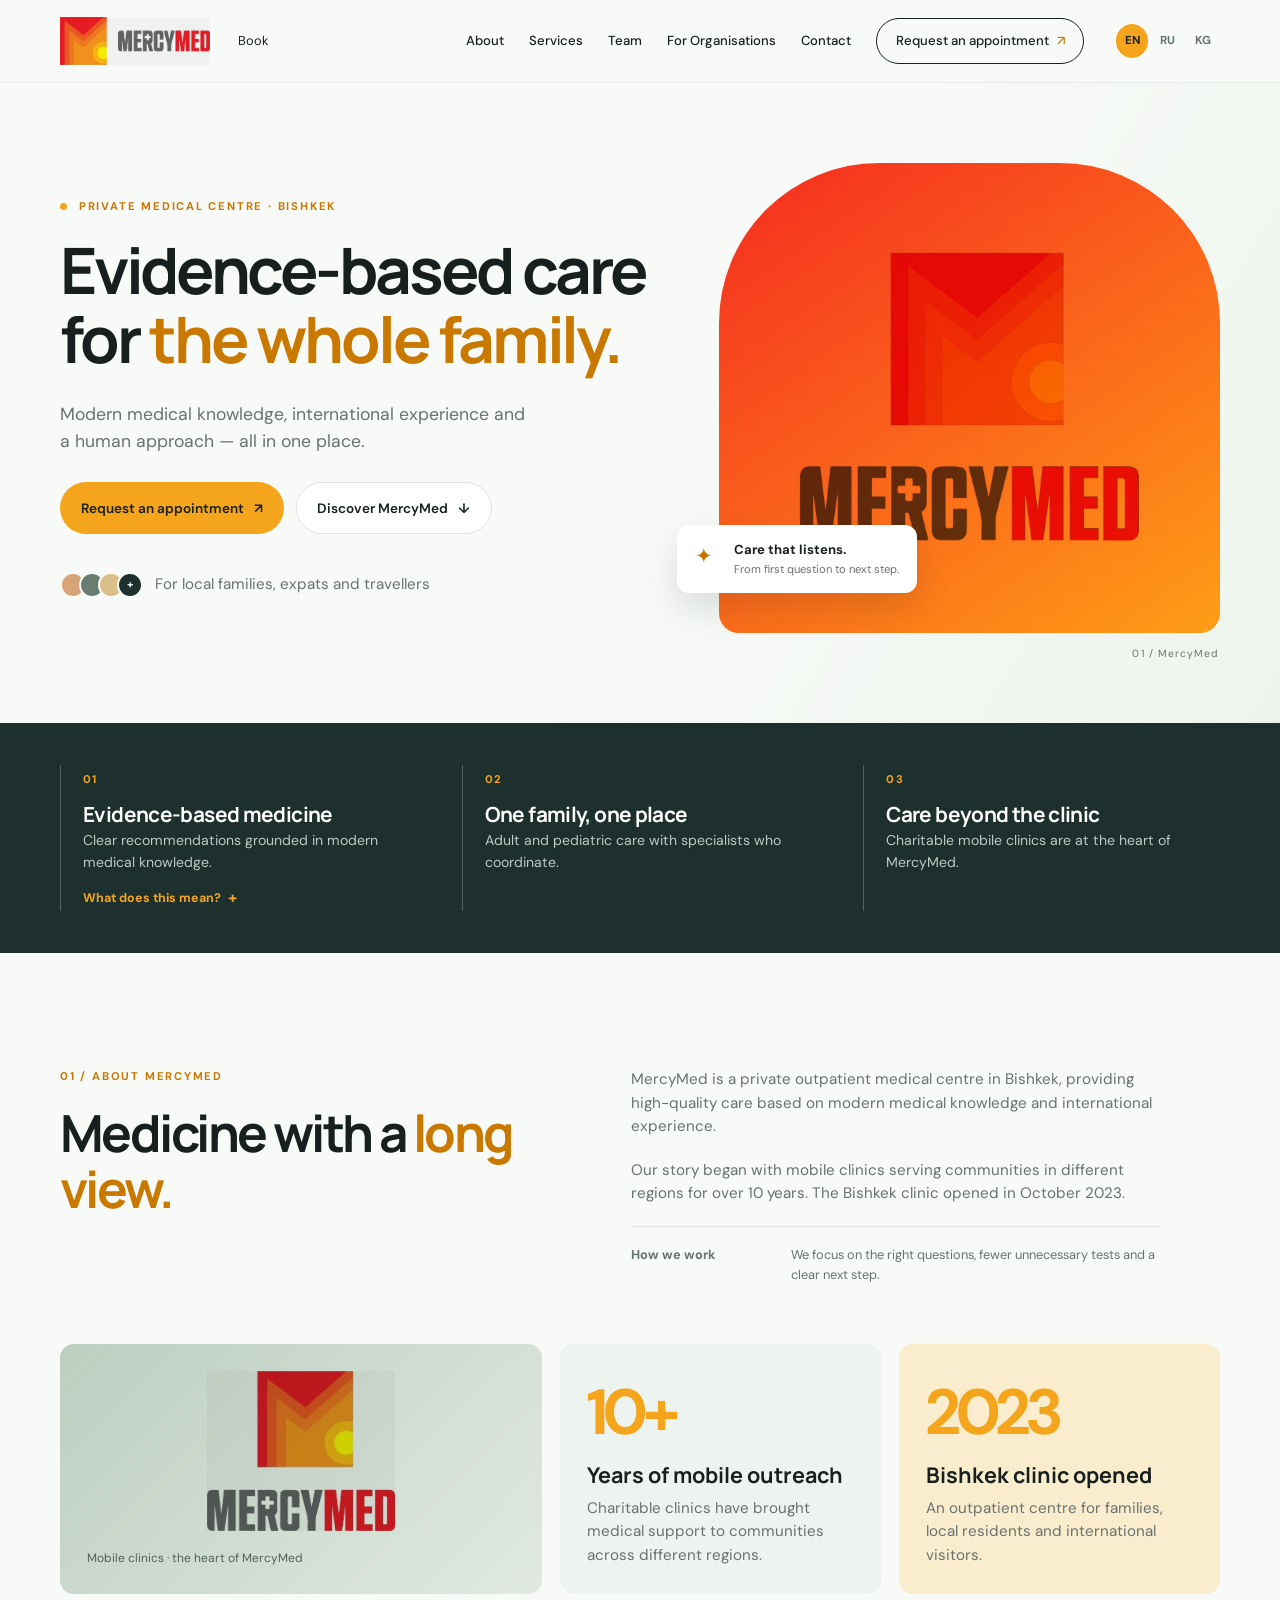
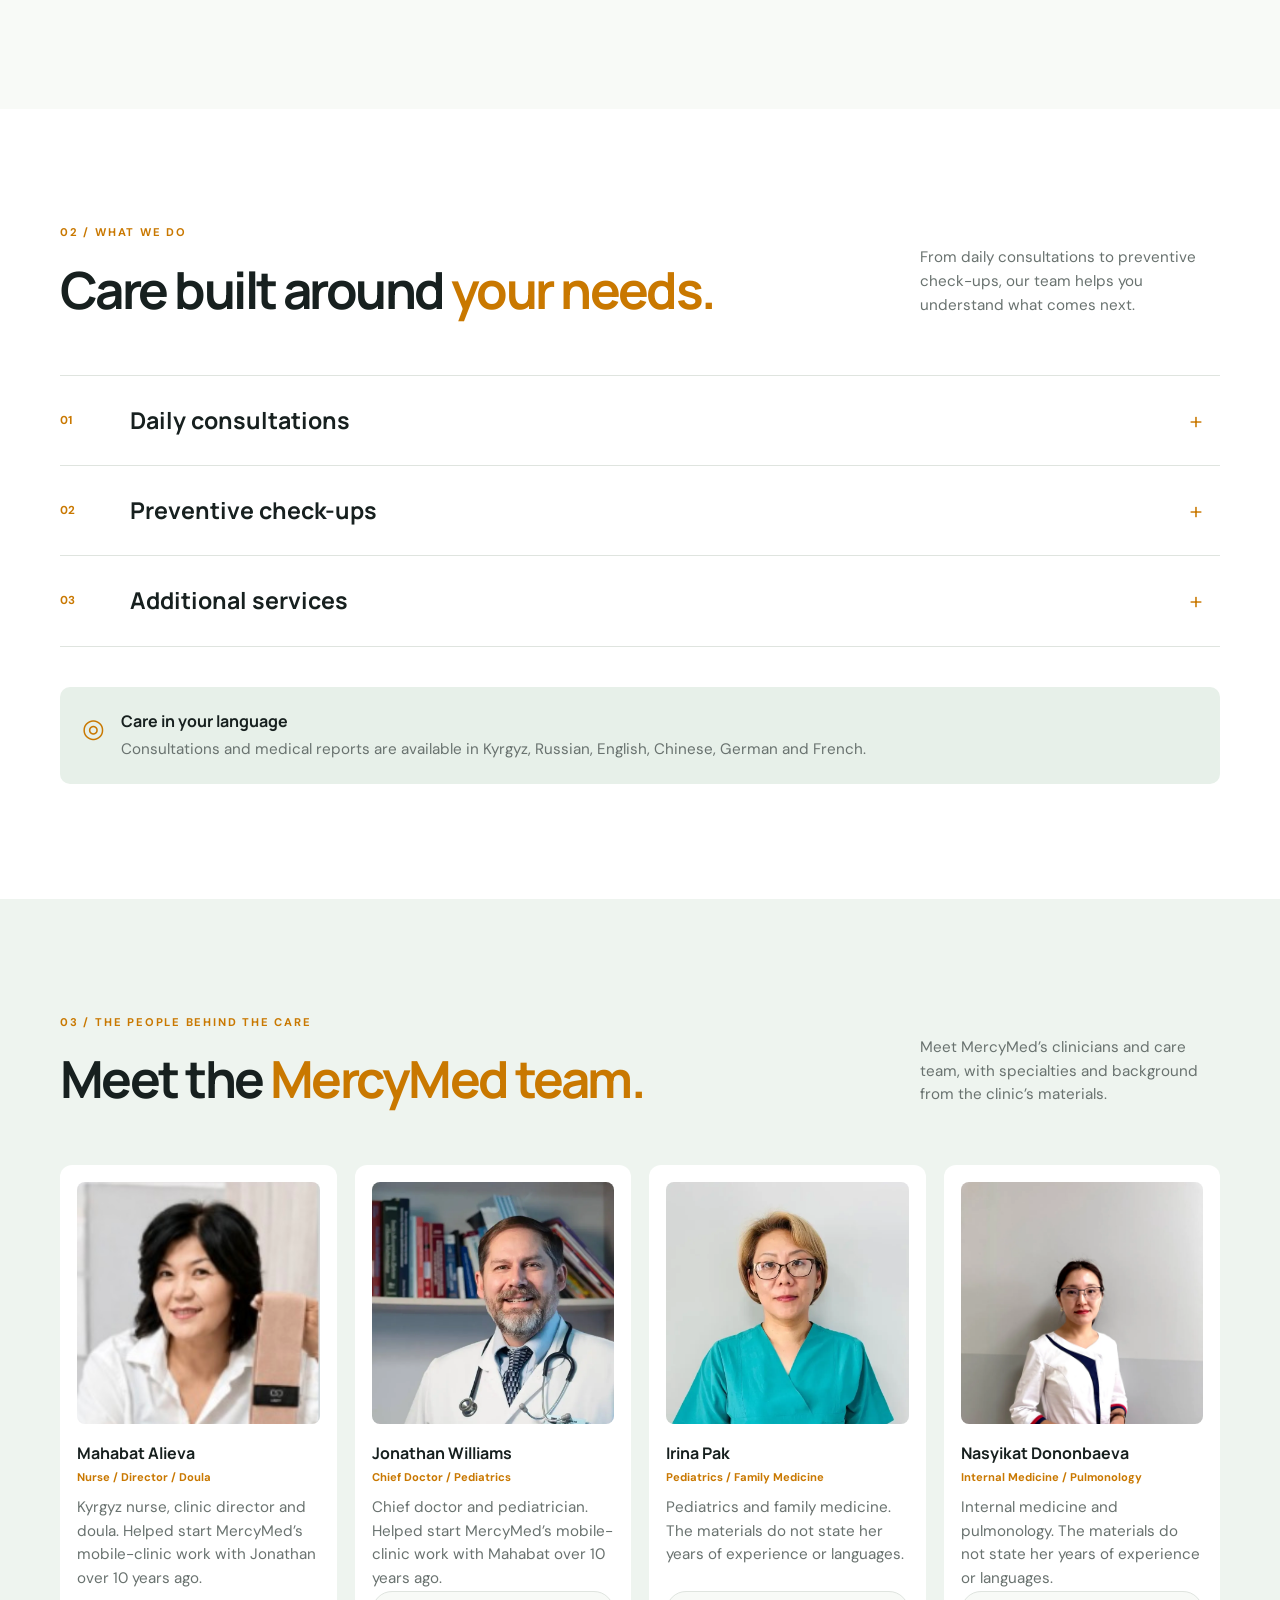
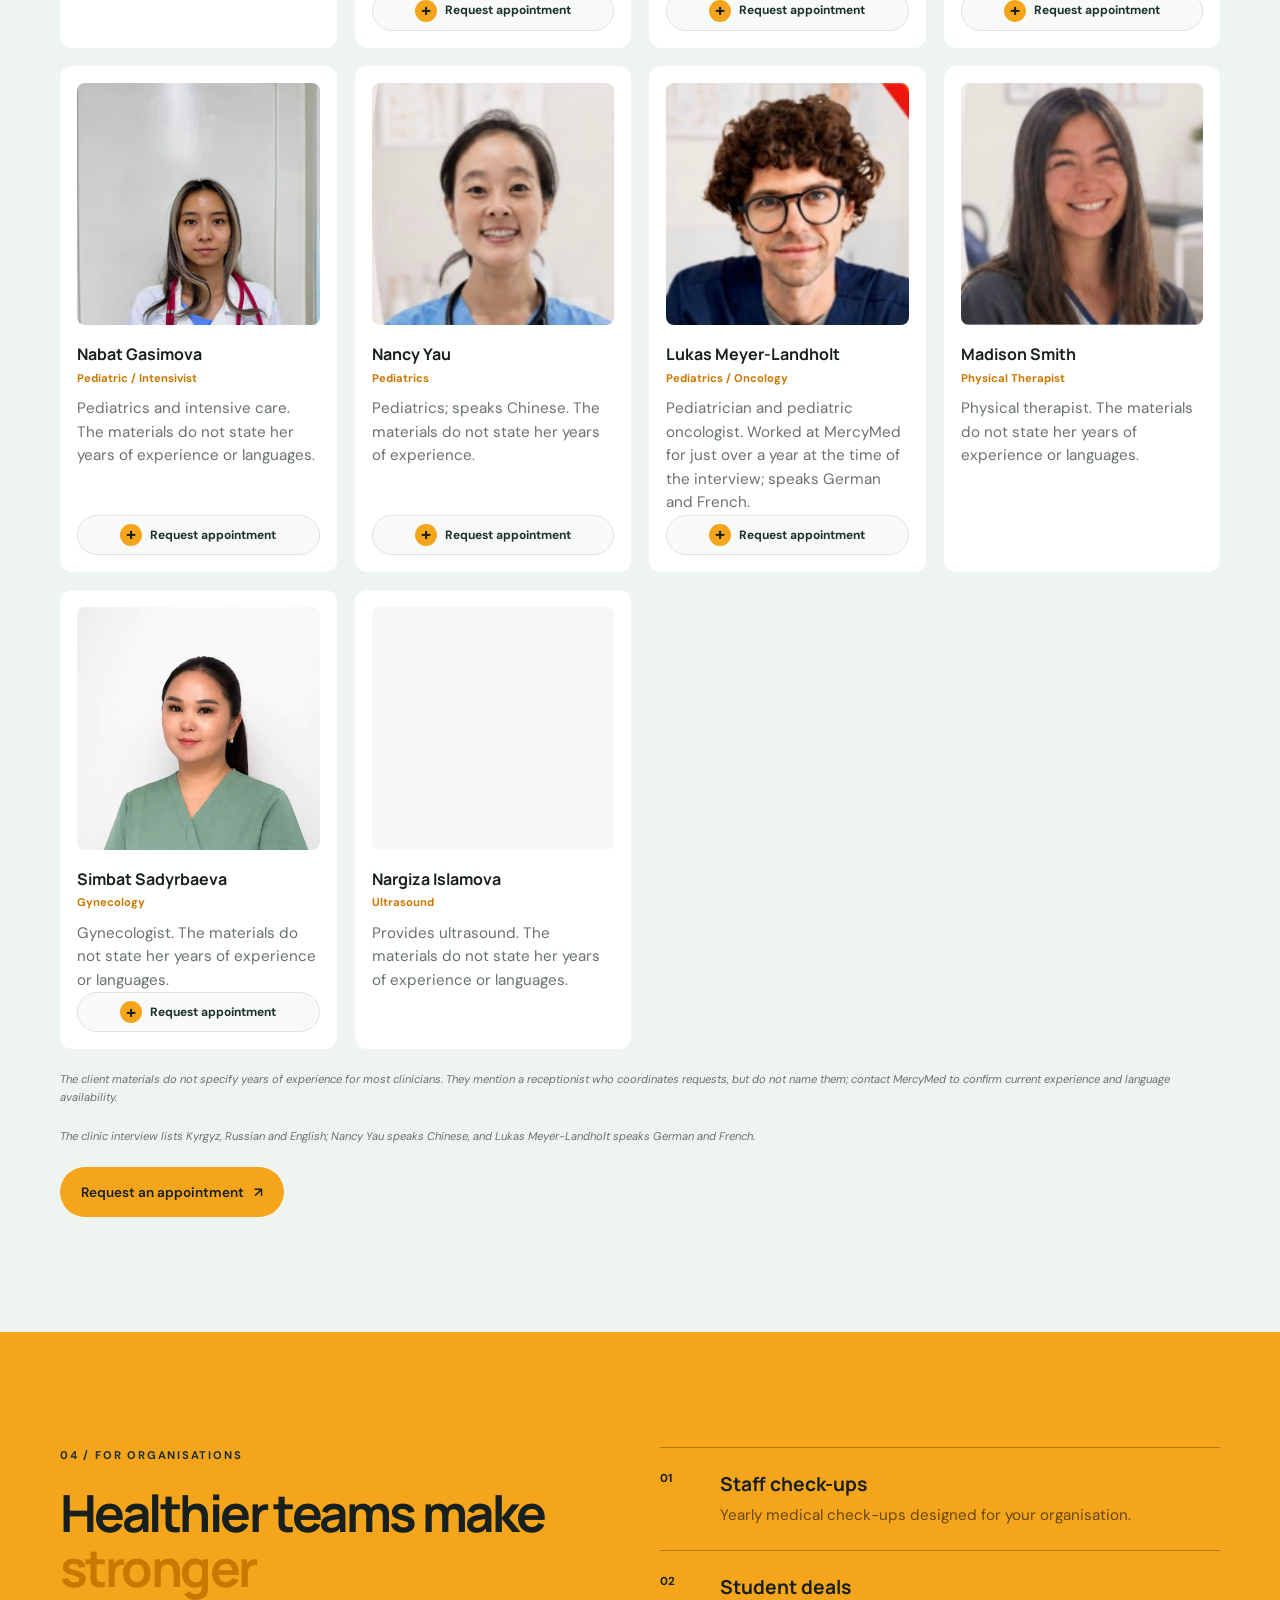
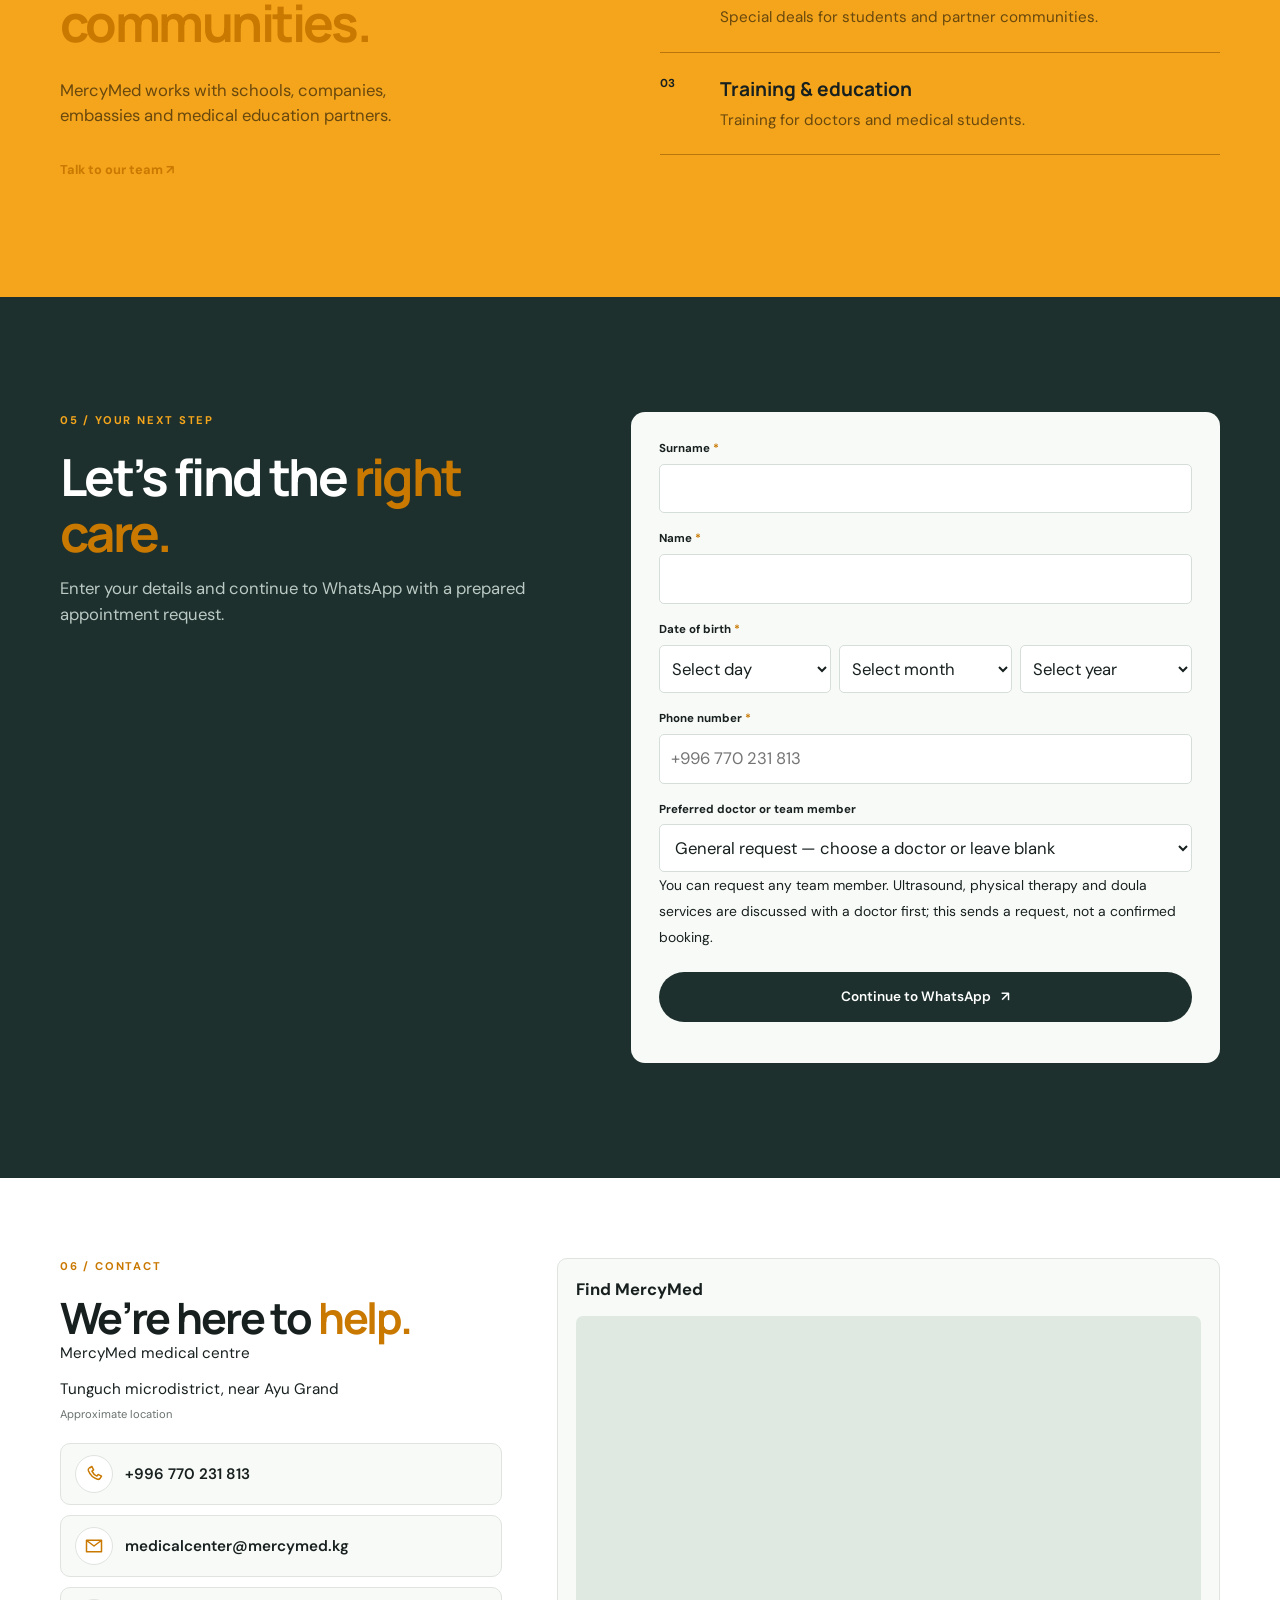
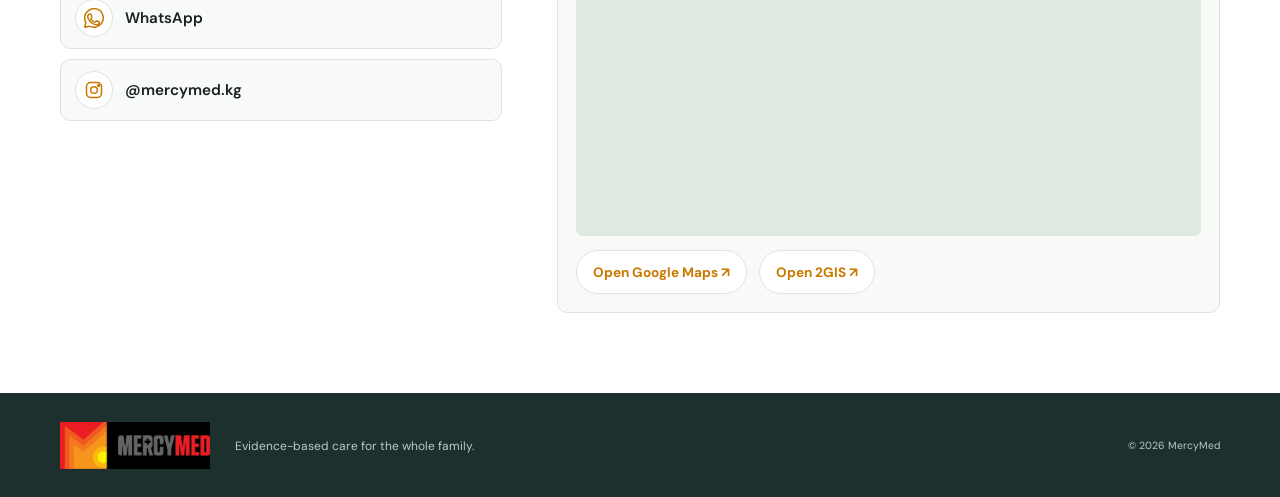
==== commit c98aa669: "Improve date of birth section, updated year choosing for faster scrolling" ====
--- a/hw7/index.html
+++ b/hw7/index.html
@@ -126,7 +126,7 @@
           <form id="appointment-form" class="appointment-form" novalidate>
             <div class="form-row"><label for="surname" data-i18n="form.surname">Surname <span>*</span></label><input id="surname" name="surname" autocomplete="family-name" required /></div>
             <div class="form-row"><label for="name" data-i18n="form.name">Name <span>*</span></label><input id="name" name="name" autocomplete="given-name" required /></div>
-            <div class="form-row"><label id="birthdate-label" data-i18n="form.birthdate">Date of birth <span>*</span></label><div class="birthdate-fields" role="group" aria-labelledby="birthdate-label"><label class="visually-hidden" for="birth-year" data-i18n="form.year">Year</label><select id="birth-year" required data-validation-id="birthdate"><option value="" data-i18n="form.selectYear">Select year</option></select><label class="visually-hidden" for="birth-month" data-i18n="form.month">Month</label><select id="birth-month" required data-validation-id="birthdate"><option value="" data-i18n="form.selectMonth">Month</option></select><label class="visually-hidden" for="birth-day" data-i18n="form.day">Day</label><select id="birth-day" required data-validation-id="birthdate"><option value="" data-i18n="form.selectDay">Day</option></select></div></div>
+            <div class="form-row"><label id="birthdate-label" data-i18n="form.birthdate">Date of birth <span>*</span></label><div class="birthdate-fields" role="group" aria-labelledby="birthdate-label"><label class="visually-hidden" for="birth-day" data-i18n="form.day">Day</label><select id="birth-day" required data-validation-id="birthdate"><option value="" data-i18n="form.selectDay">Select day</option></select><label class="visually-hidden" for="birth-month" data-i18n="form.month">Month</label><select id="birth-month" required data-validation-id="birthdate"><option value="" data-i18n="form.selectMonth">Select month</option></select><label class="visually-hidden" for="birth-year" data-i18n="form.year">Year</label><select id="birth-year" required data-validation-id="birthdate"><option value="" data-i18n="form.selectYear">Select year</option></select></div></div>
             <div class="form-row"><label for="phone" data-i18n="form.phone">Phone number <span>*</span></label><input id="phone" name="phone" type="tel" autocomplete="tel" inputmode="tel" placeholder="+996 770 231 813" required /></div>
             <div class="form-row"><label for="doctor" data-i18n="form.doctor">Preferred doctor or team member</label><select id="doctor" name="doctor">
               <option value="" data-i18n="form.generalRequest">General request — choose a doctor or leave blank</option>
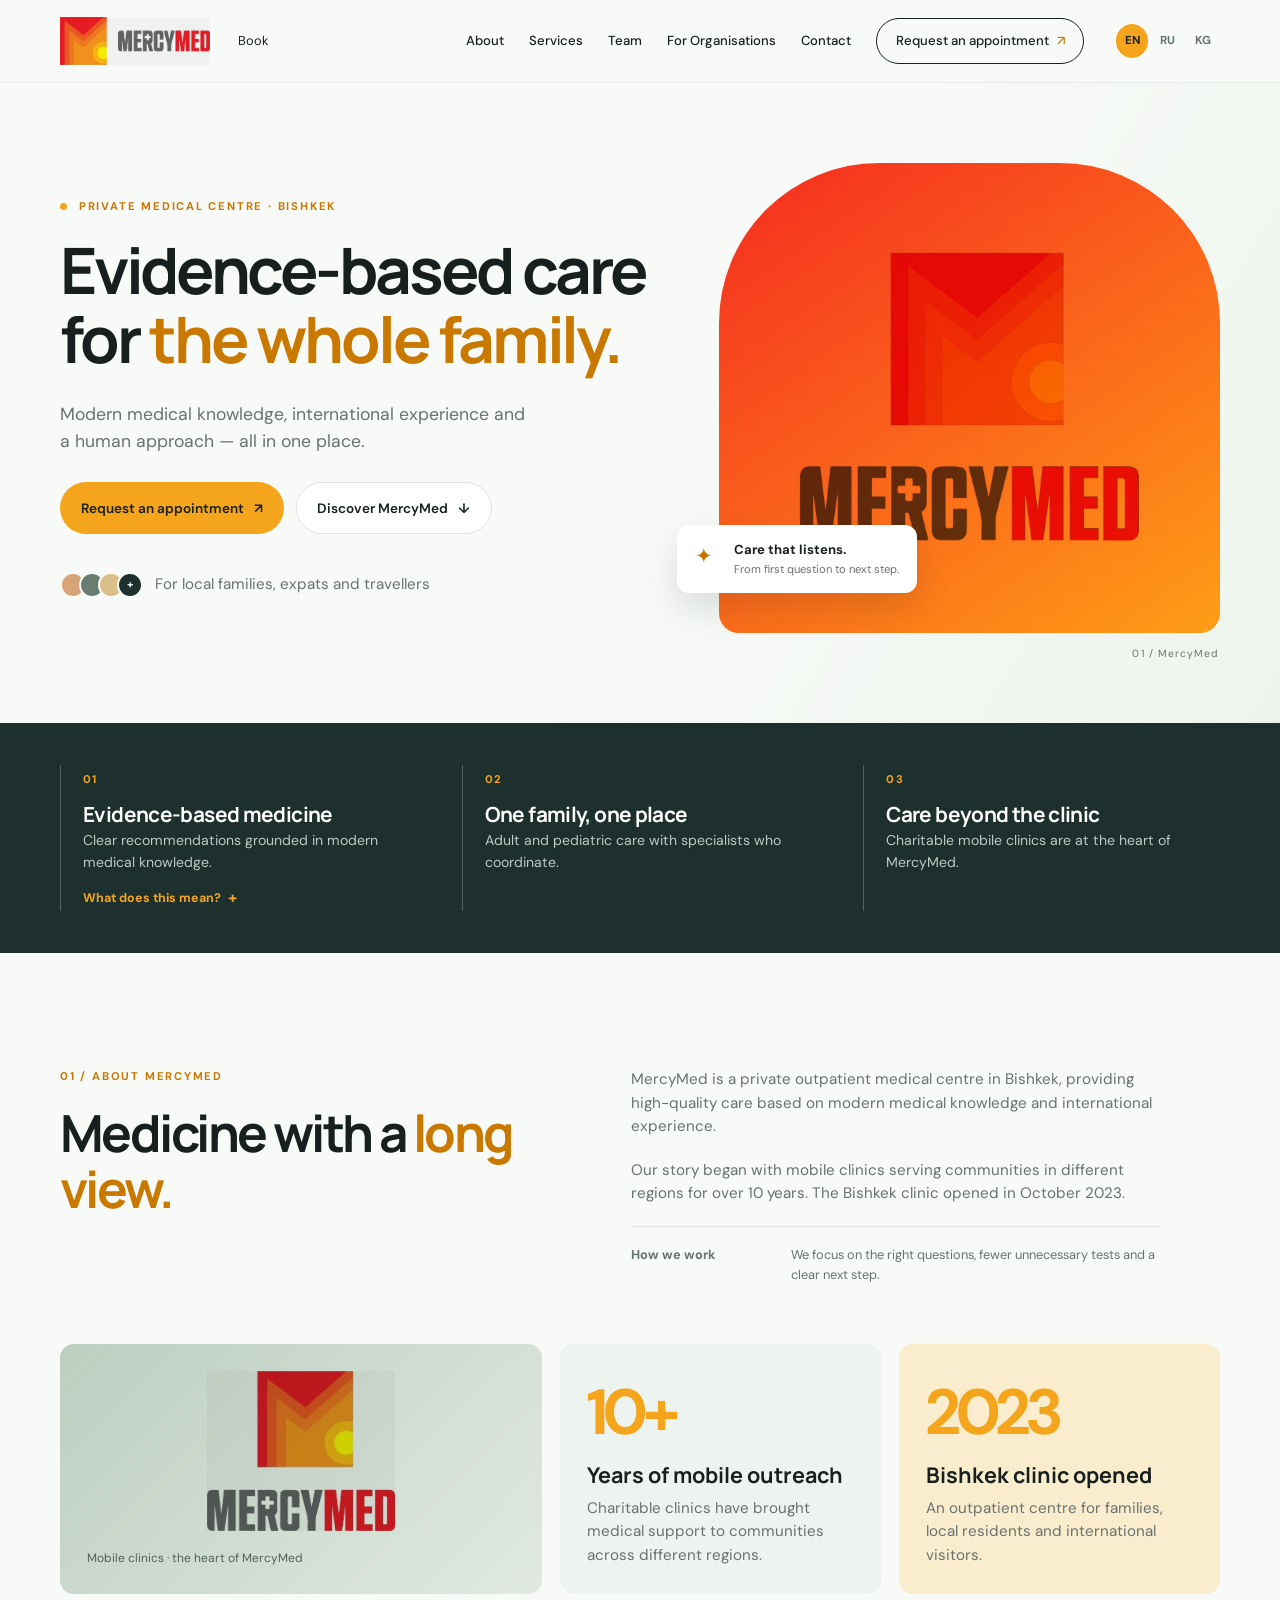
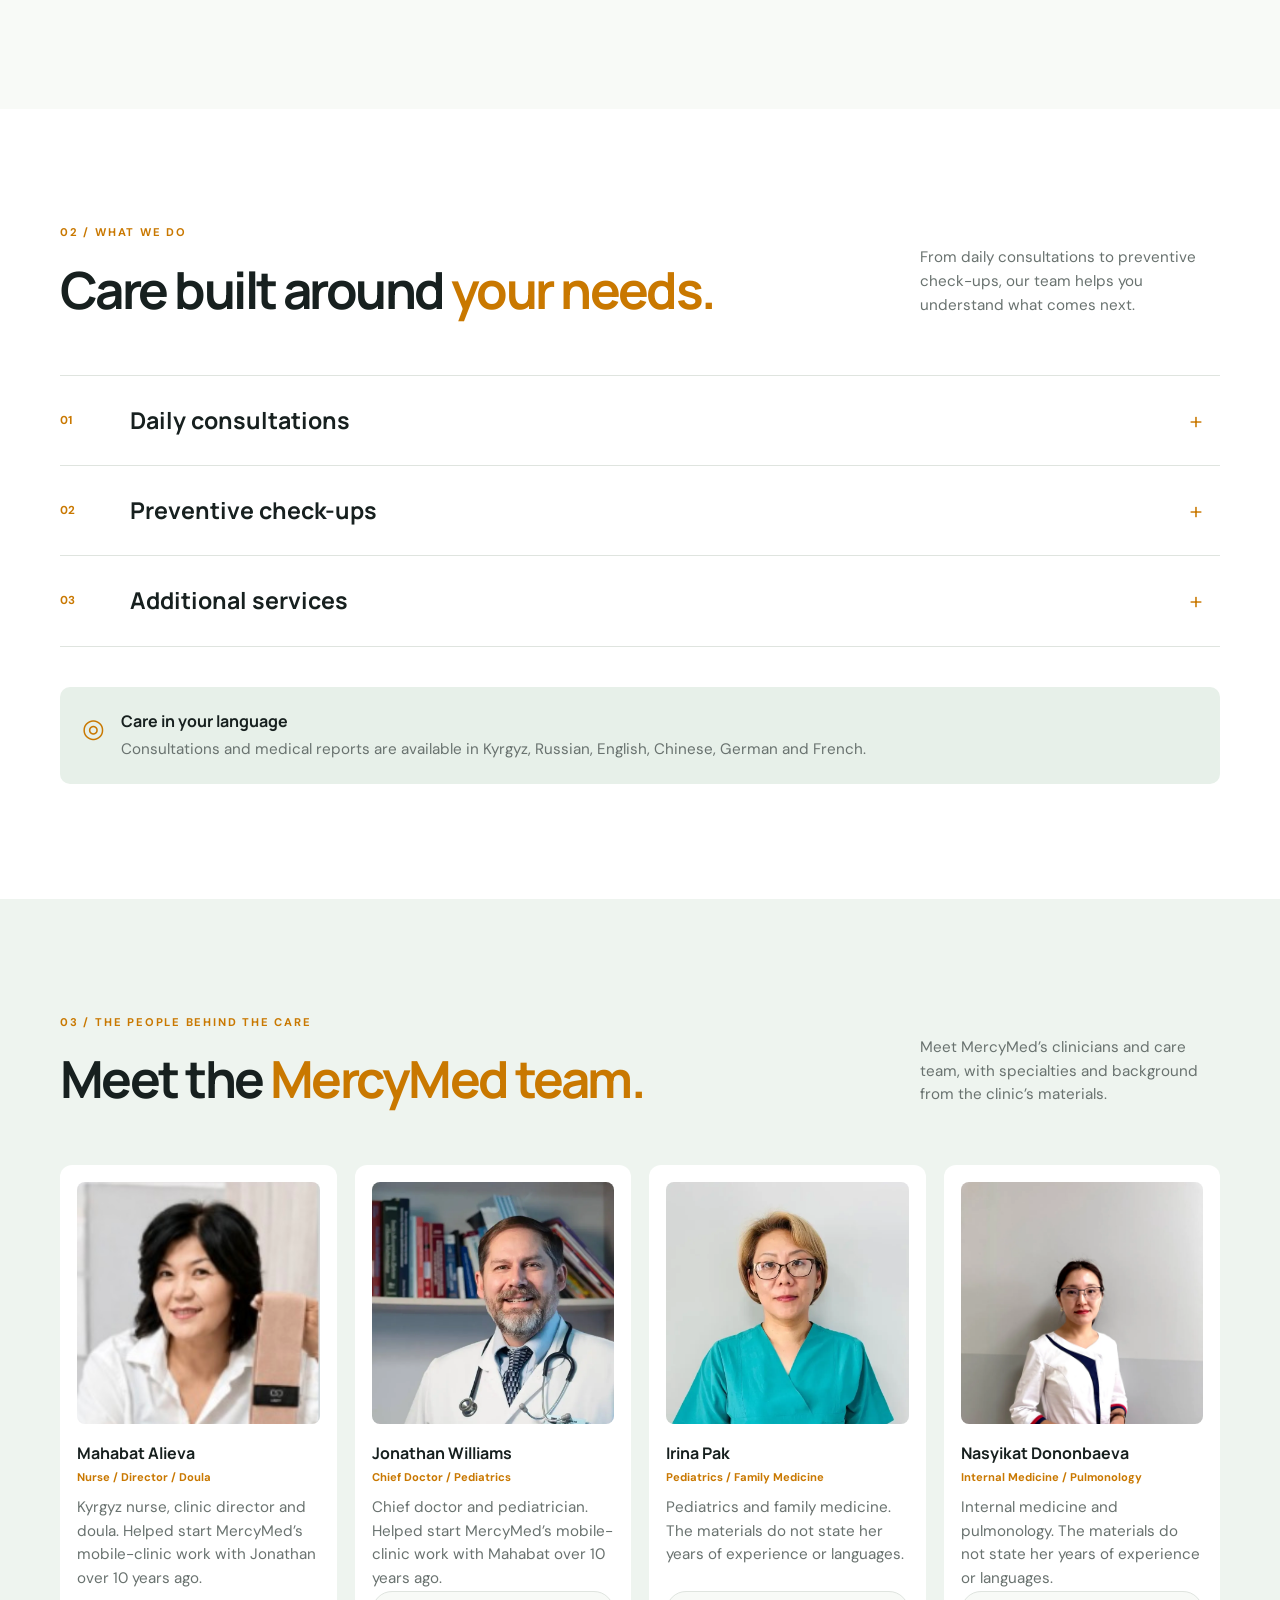
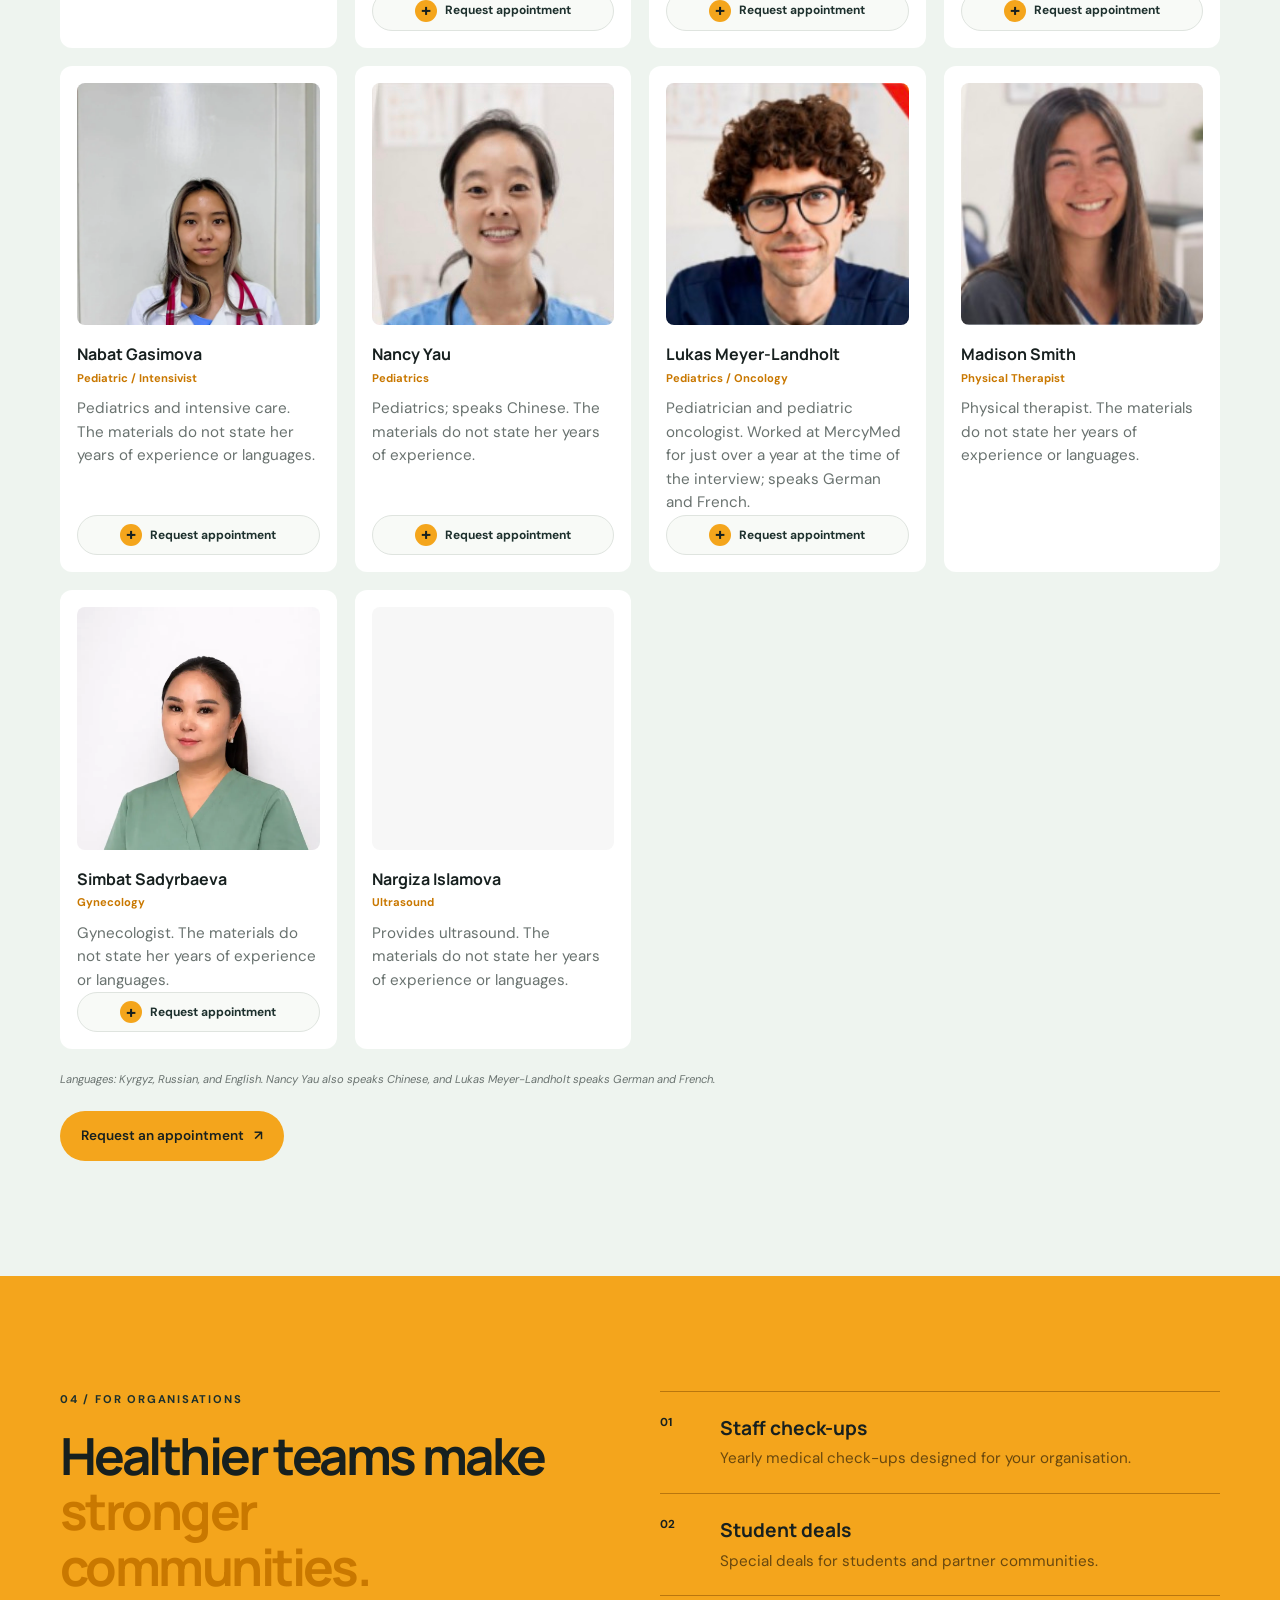
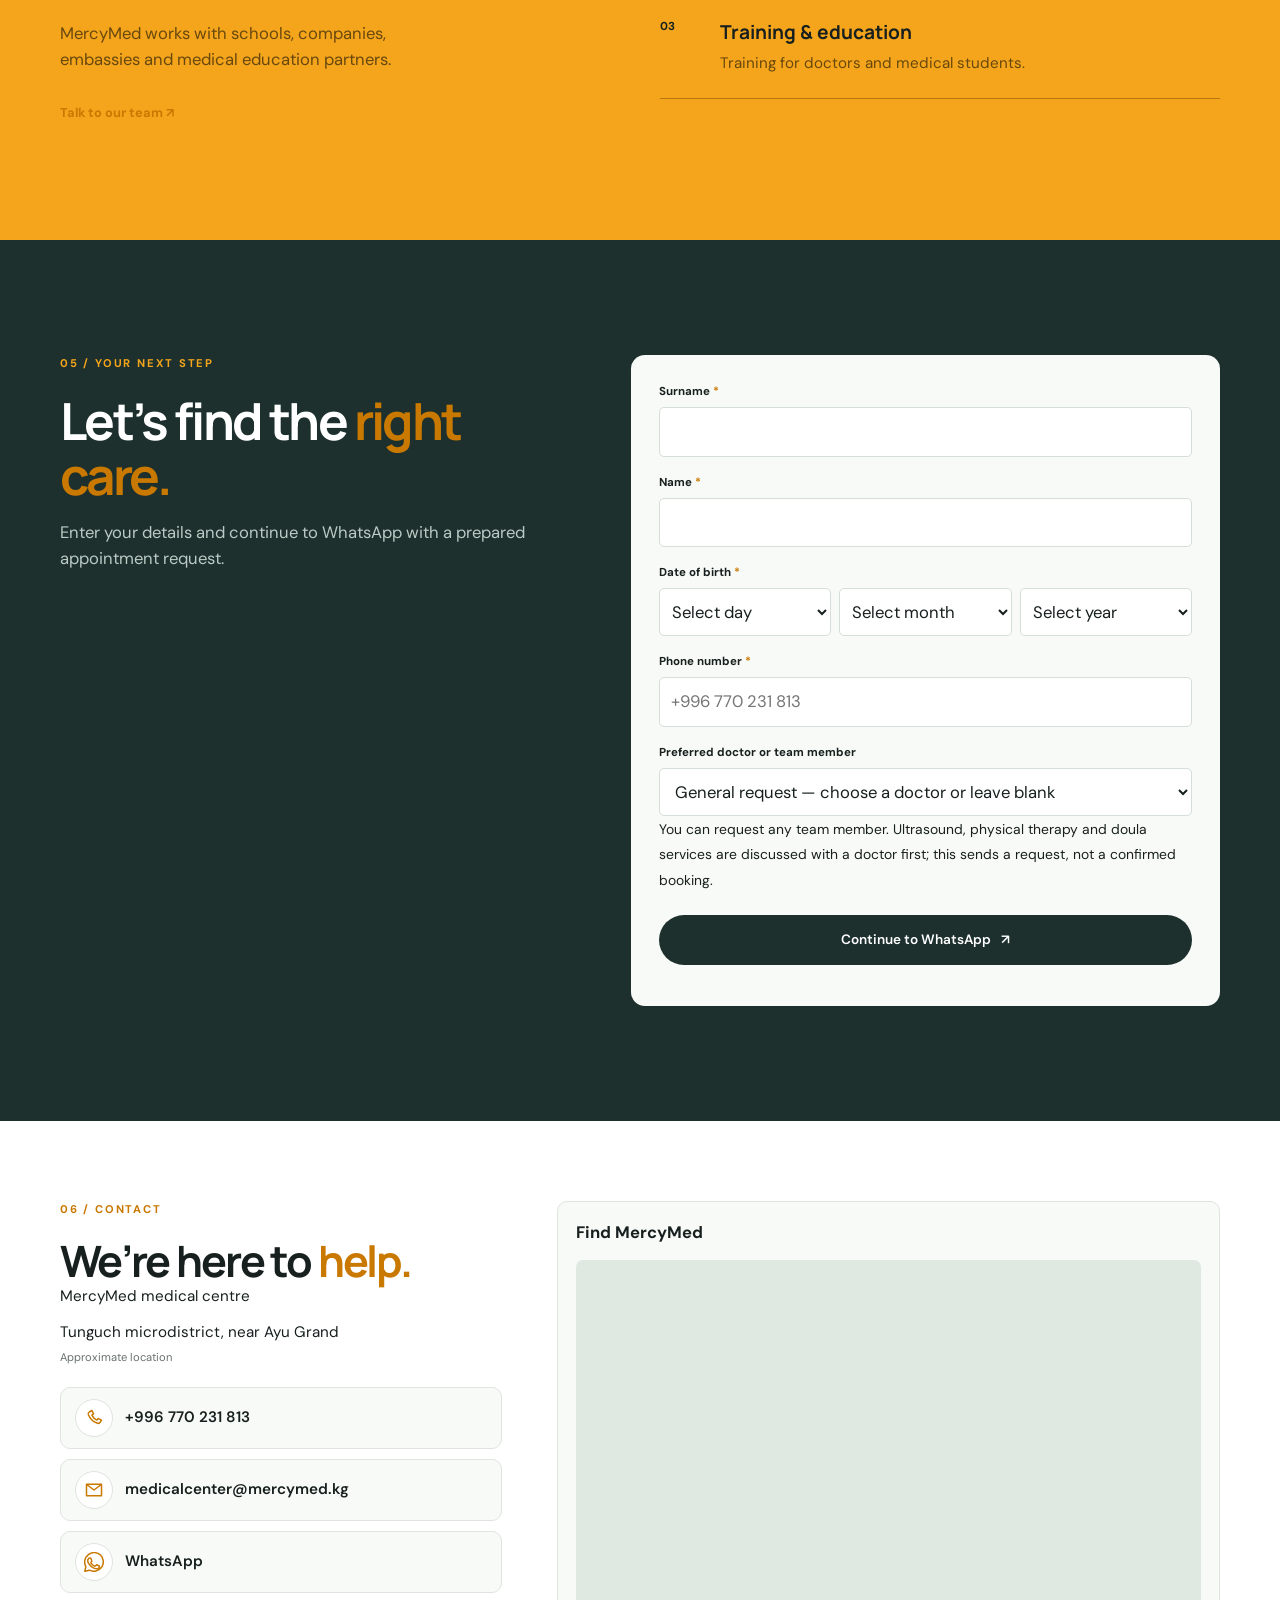
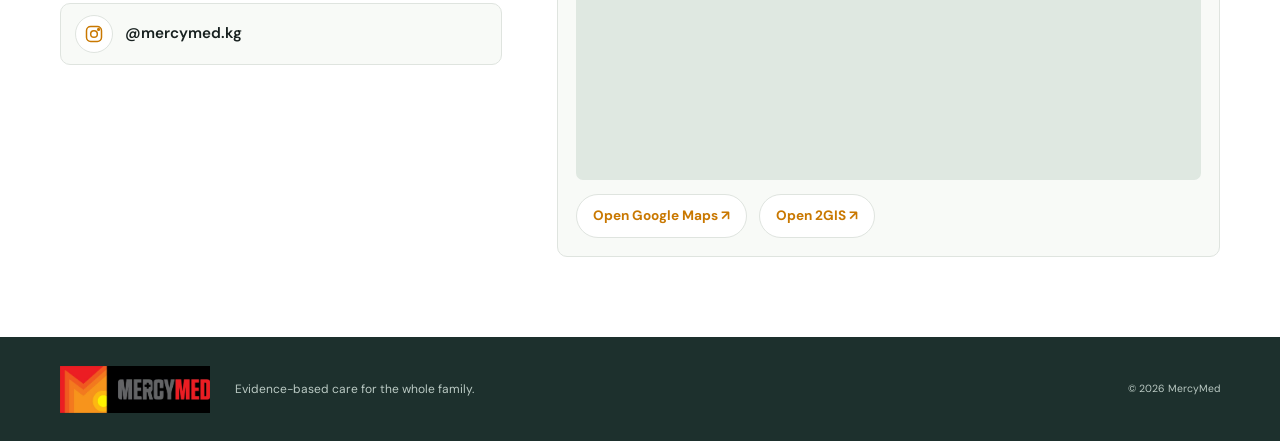
==== commit d865c6b0: "Delete extra writings from Team section" ====
--- a/hw7/index.html
+++ b/hw7/index.html
@@ -111,8 +111,7 @@
             <article class="team-card"><div class="portrait-art"><img src="images/team/simbat-sadyrbaeva.jpg" alt="Simbat Sadyrbaeva" /></div><h3>Simbat Sadyrbaeva</h3><p data-i18n="team.m9Role">Gynecology</p><small data-i18n="team.m9Bio">Respectful care for women's health.</small><a class="doctor-booking-link" href="#appointment" data-booking-doctor="simbat"><span class="doctor-booking-plus" aria-hidden="true">+</span><span data-i18n="form.requestDoctor">Request appointment</span></a></article>
             <article class="team-card" id="team-nargiza"><div class="portrait-art" aria-hidden="true"></div><h3>Nargiza Islamova</h3><p data-i18n="team.m10Role">Ultrasound</p><small data-i18n="team.m10Bio">Clear imaging for confident next steps.</small></article>
           </div>
-          <p class="team-note" data-i18n="team.note">The client materials do not specify years of experience for most clinicians or name the receptionist. Contact MercyMed to confirm current experience and language availability.</p>
-          <p class="team-note" data-i18n="team.languageNote">The clinic materials list Kyrgyz, Russian and English; Nancy Yau speaks Chinese, and Lukas Meyer-Landholt speaks German and French.</p>
+          <p class="team-note" data-i18n="team.languageNote">Languages: Kyrgyz, Russian, and English. Nancy Yau also speaks Chinese, and Lukas Meyer-Landholt speaks German and French.</p>
           <a class="button button-primary" href="#appointment" data-i18n="actions.appointment">Request an appointment <span aria-hidden="true">↗</span></a>
         </div>
       </section>
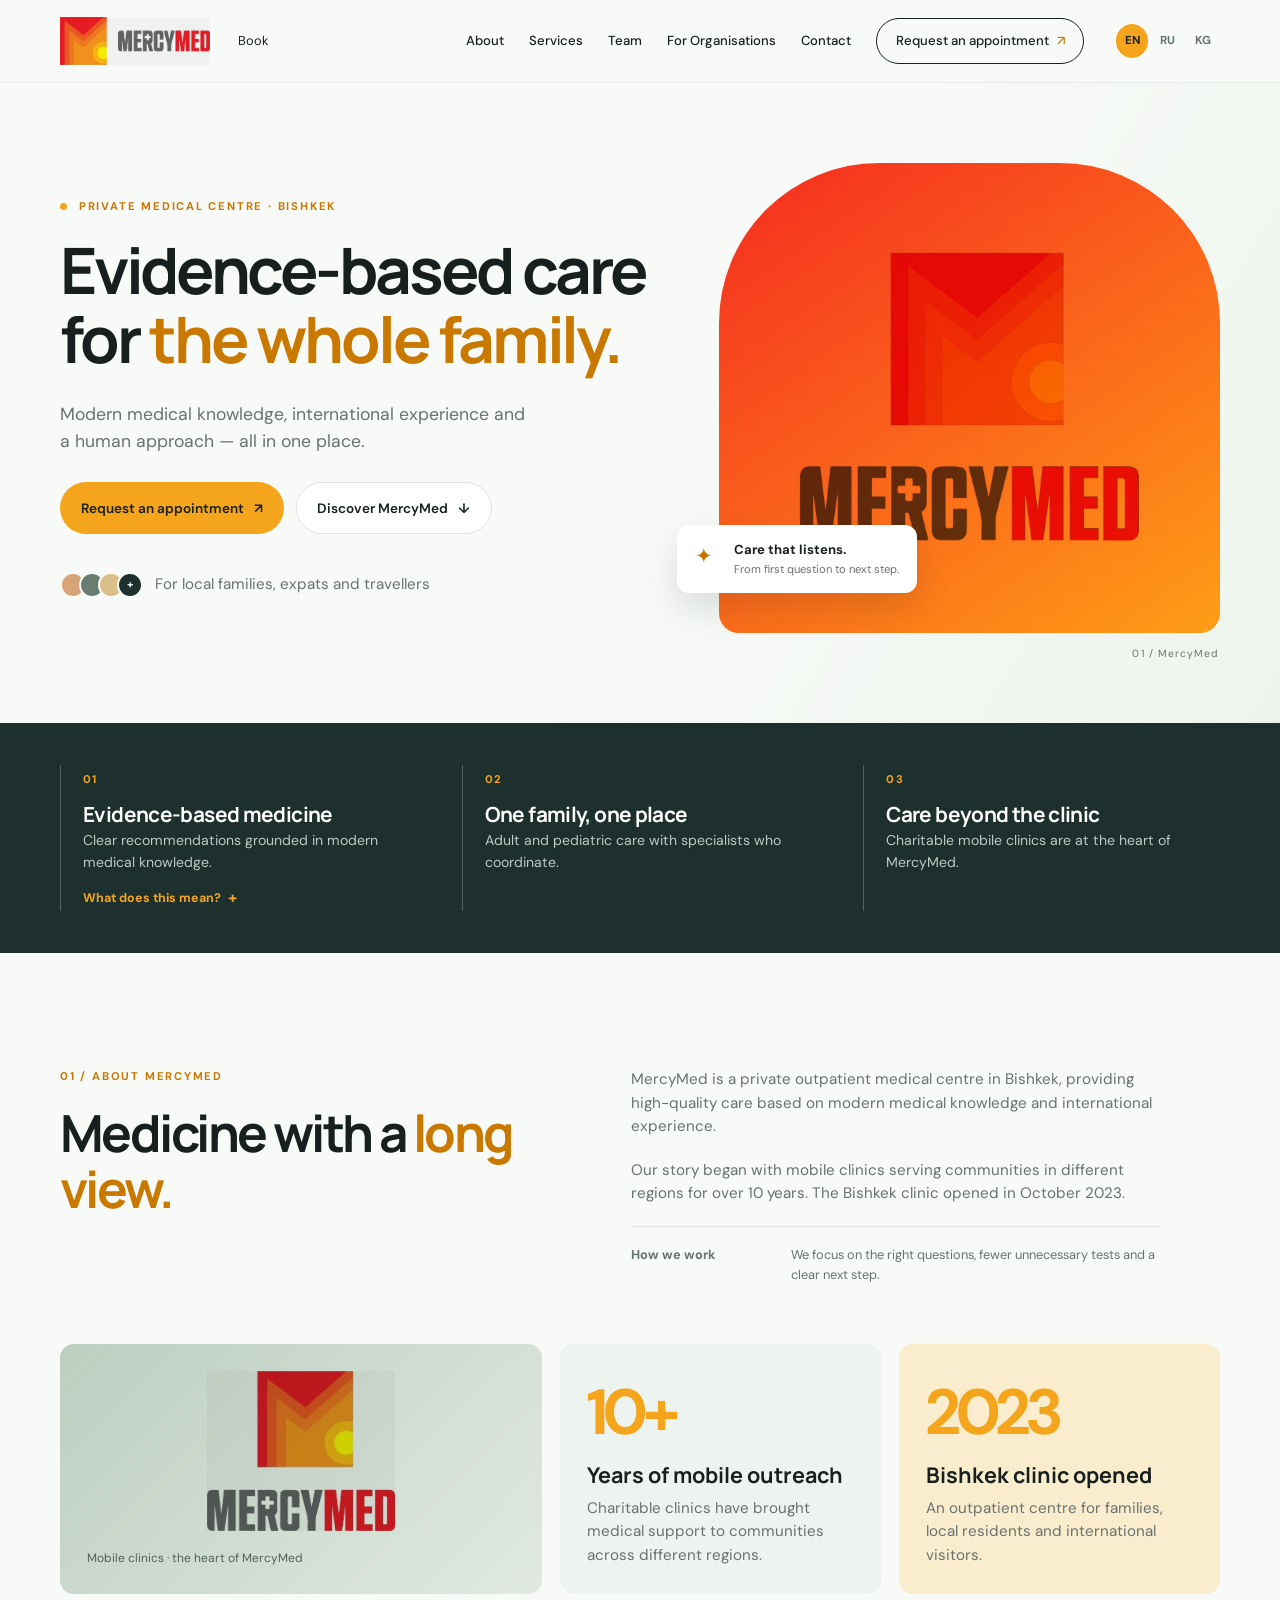
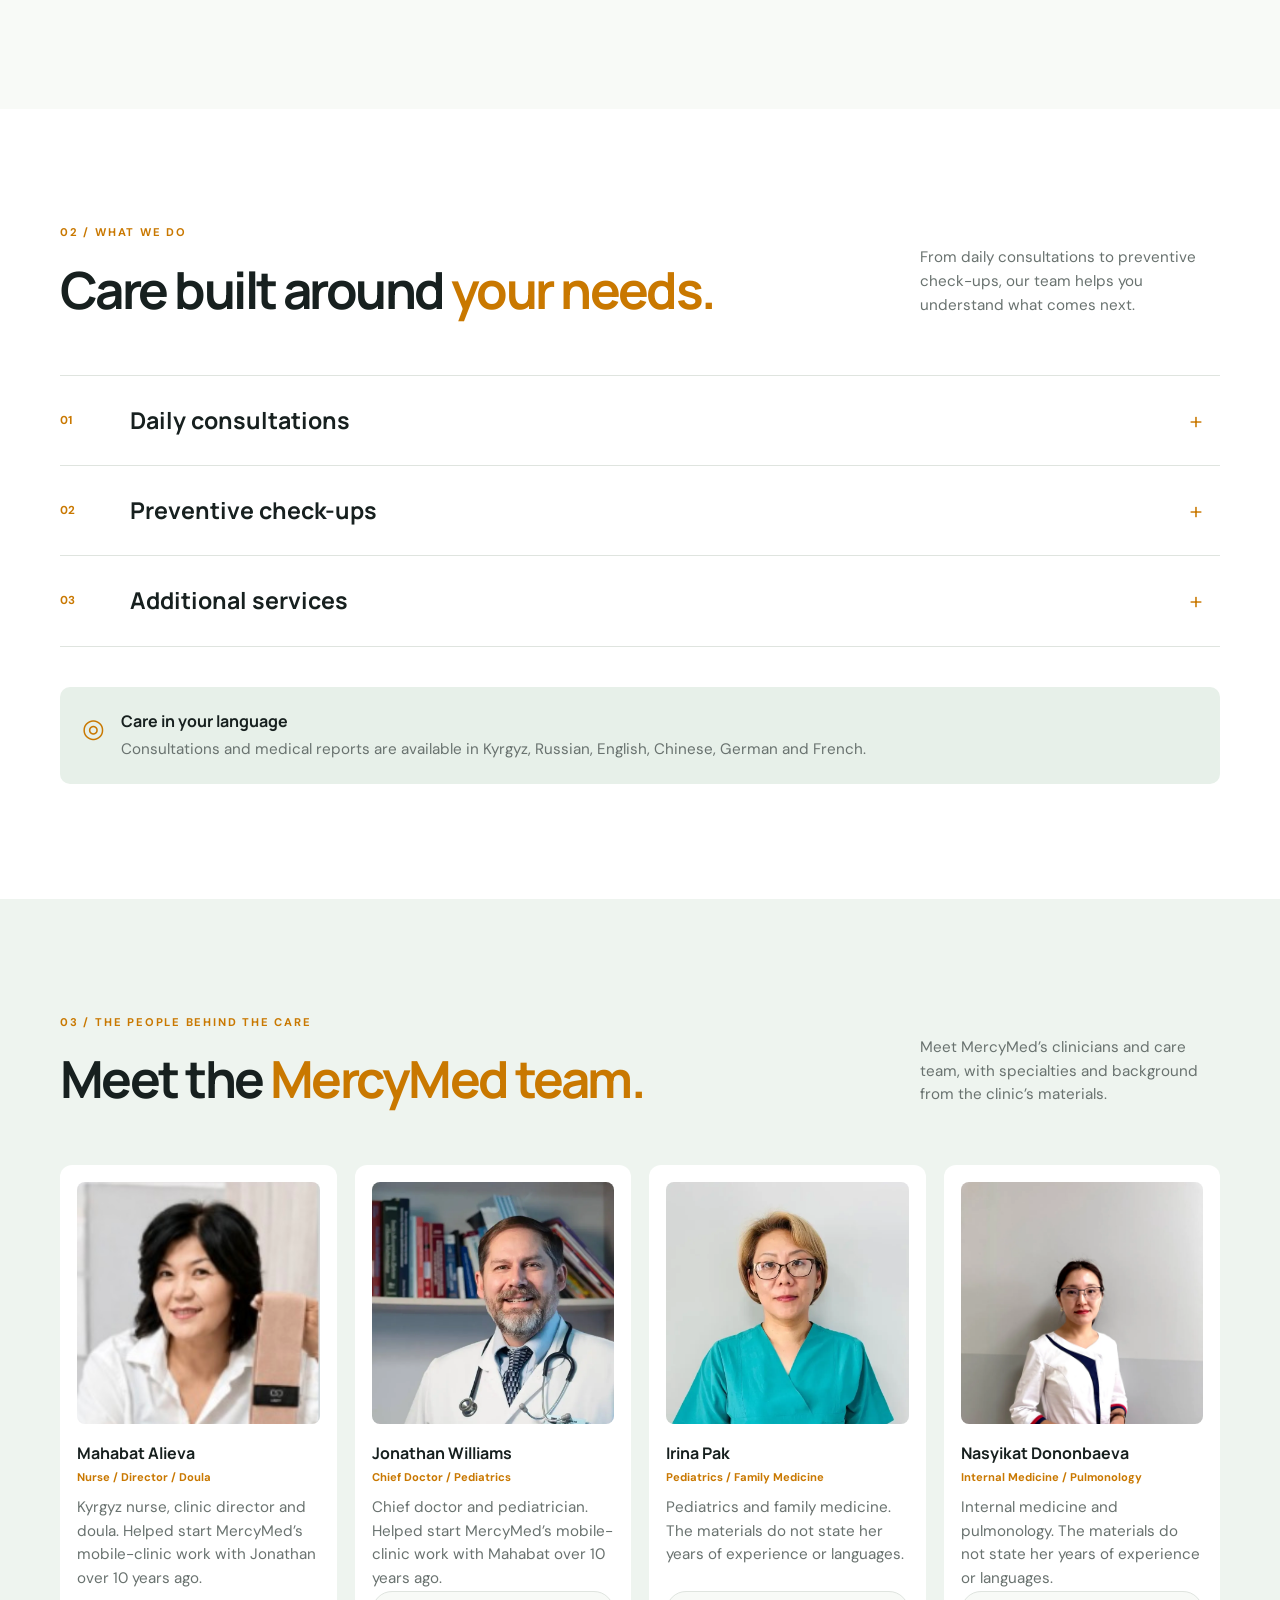
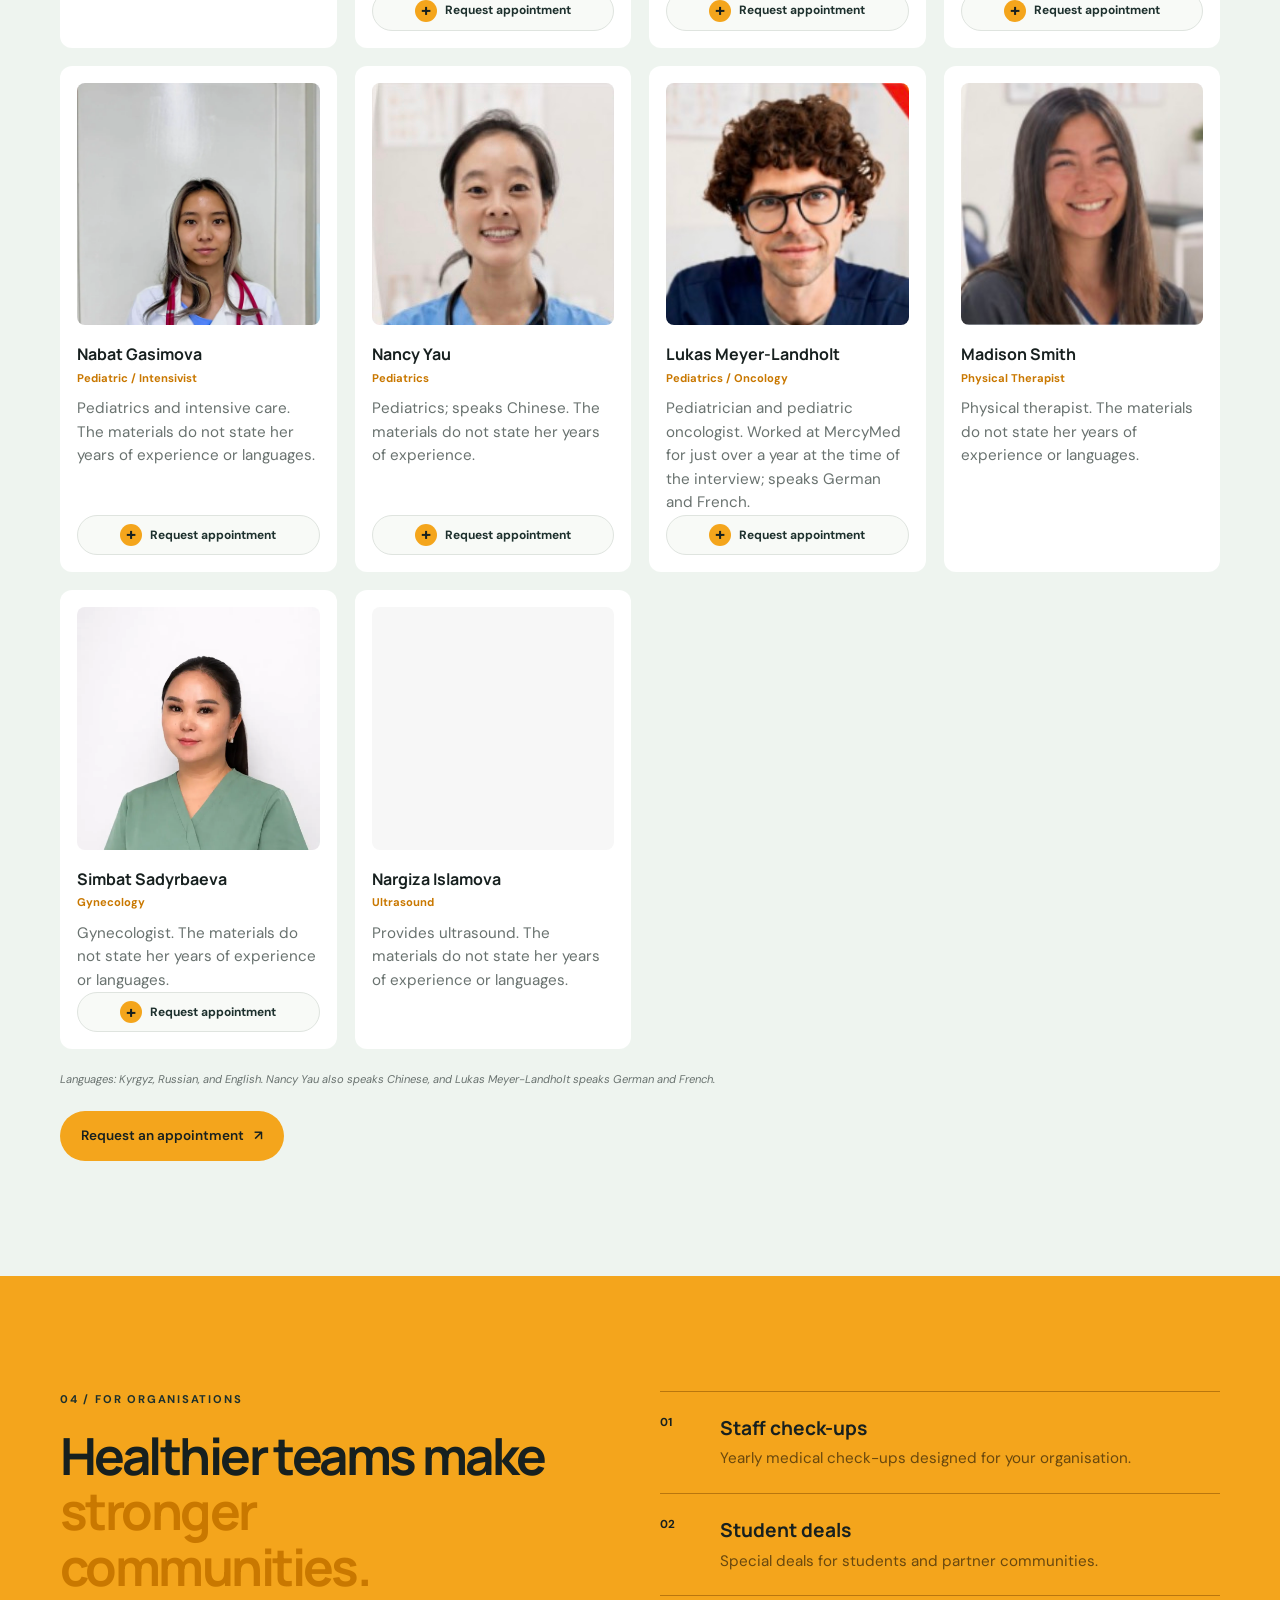
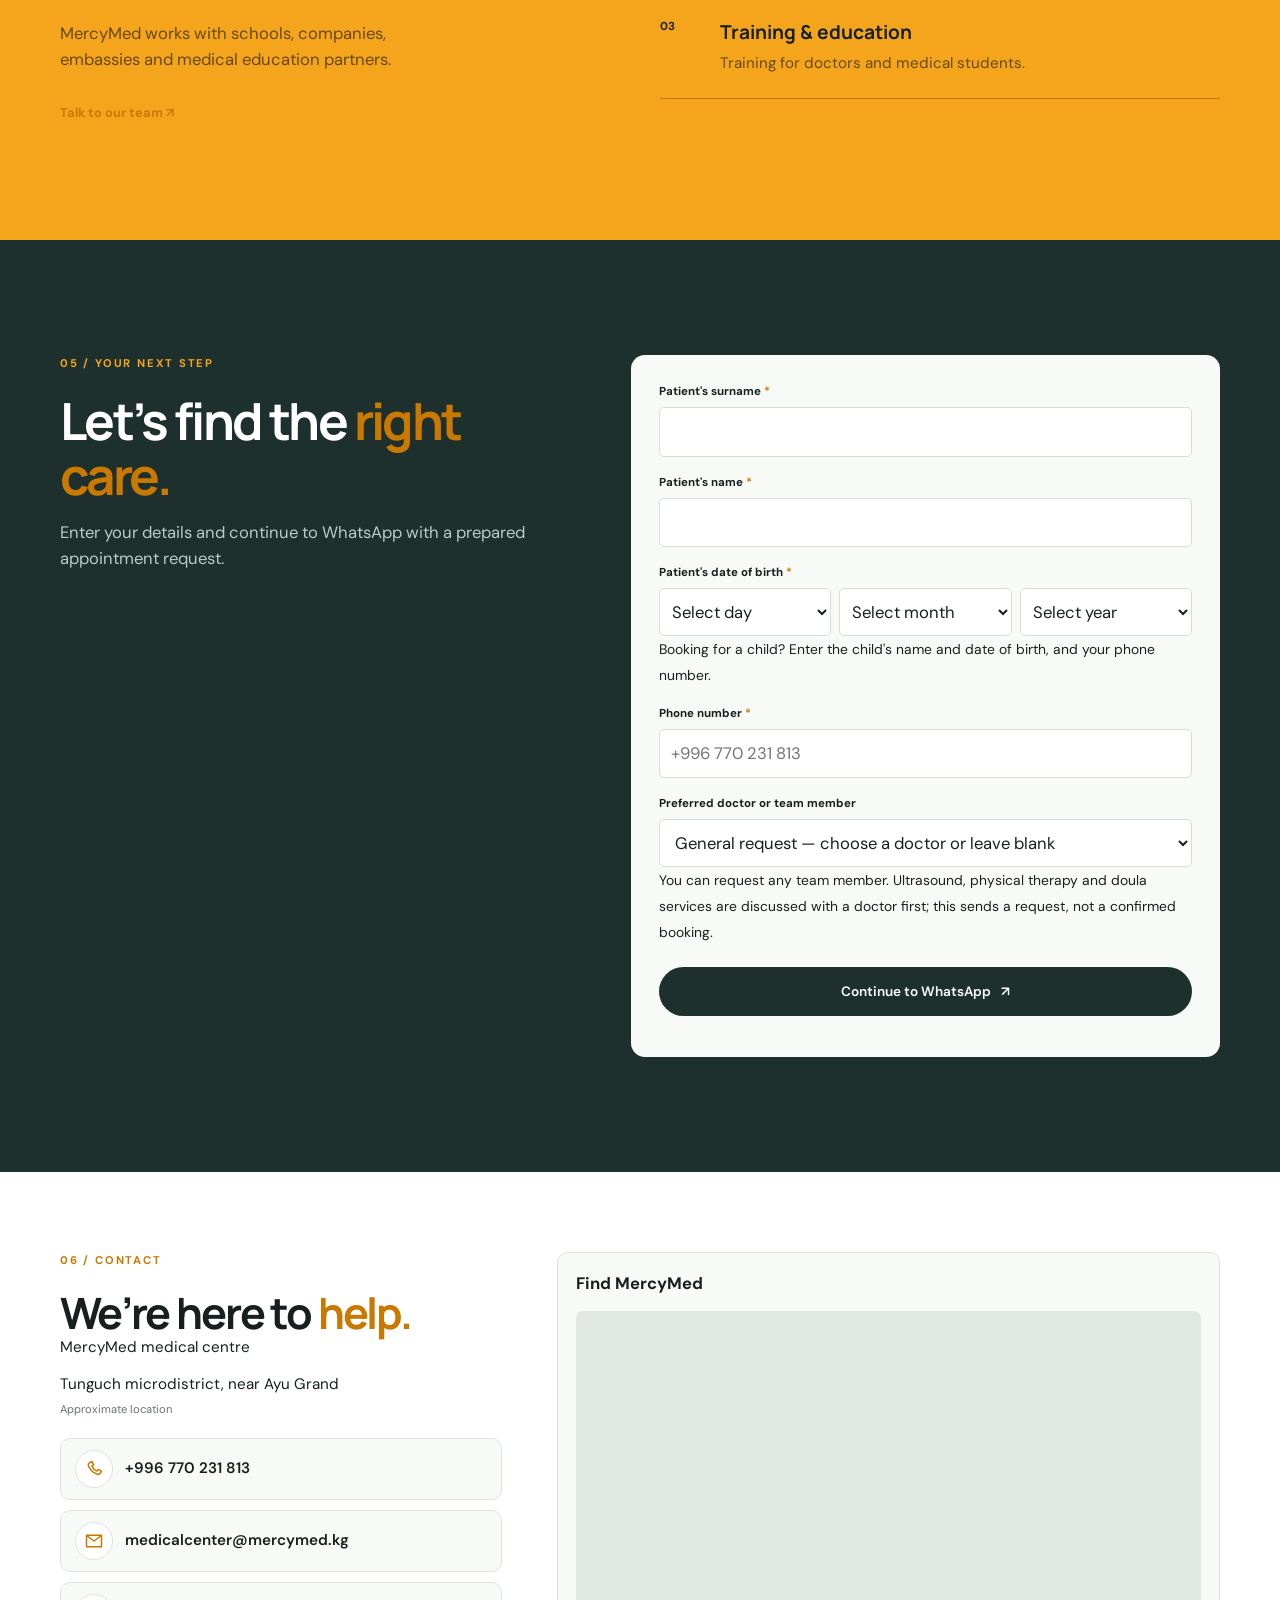
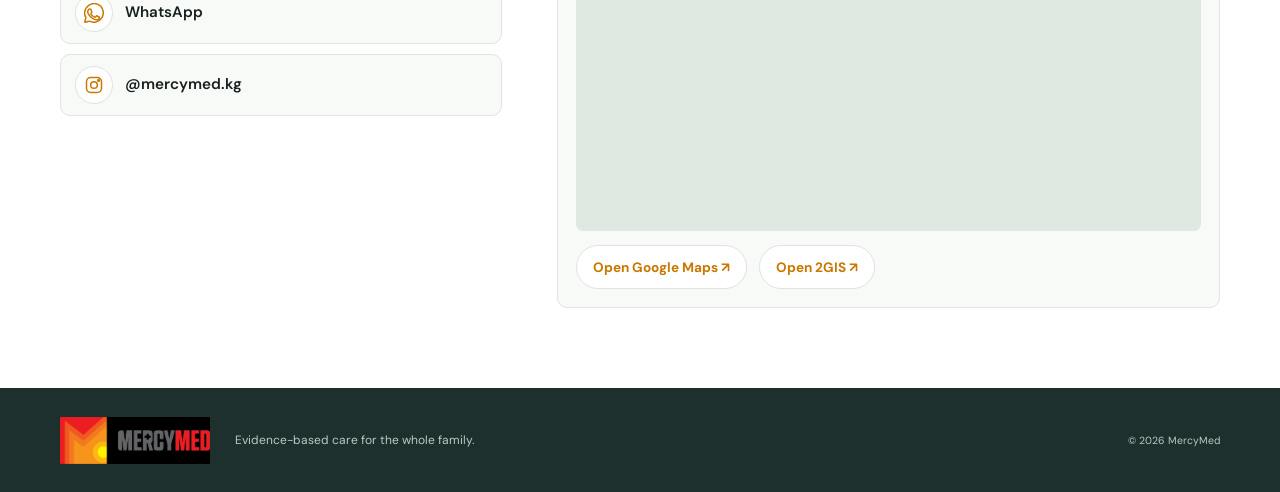
==== commit bffb1137: "Improve booking a request section: add child info" ====
--- a/hw7/index.html
+++ b/hw7/index.html
@@ -123,9 +123,9 @@
       <section id="appointment" class="section appointment-section">
         <div class="container appointment-grid"><div><p class="eyebrow" data-i18n="appointment.eyebrow">05 / Your next step</p><h2 data-i18n="appointment.title">Let’s find the <span>right care.</span></h2><p data-i18n="appointment.intro">Send us a request and our team can help you choose a consultation.</p></div>
           <form id="appointment-form" class="appointment-form" novalidate>
-            <div class="form-row"><label for="surname" data-i18n="form.surname">Surname <span>*</span></label><input id="surname" name="surname" autocomplete="family-name" required /></div>
-            <div class="form-row"><label for="name" data-i18n="form.name">Name <span>*</span></label><input id="name" name="name" autocomplete="given-name" required /></div>
-            <div class="form-row"><label id="birthdate-label" data-i18n="form.birthdate">Date of birth <span>*</span></label><div class="birthdate-fields" role="group" aria-labelledby="birthdate-label"><label class="visually-hidden" for="birth-day" data-i18n="form.day">Day</label><select id="birth-day" required data-validation-id="birthdate"><option value="" data-i18n="form.selectDay">Select day</option></select><label class="visually-hidden" for="birth-month" data-i18n="form.month">Month</label><select id="birth-month" required data-validation-id="birthdate"><option value="" data-i18n="form.selectMonth">Select month</option></select><label class="visually-hidden" for="birth-year" data-i18n="form.year">Year</label><select id="birth-year" required data-validation-id="birthdate"><option value="" data-i18n="form.selectYear">Select year</option></select></div></div>
+            <div class="form-row"><label for="surname" data-i18n="form.surname">Patient's surname <span>*</span></label><input id="surname" name="surname" autocomplete="family-name" required /></div>
+            <div class="form-row"><label for="name" data-i18n="form.name">Patient's name <span>*</span></label><input id="name" name="name" autocomplete="given-name" required /></div>
+            <div class="form-row"><label id="birthdate-label" data-i18n="form.birthdate">Patient's date of birth <span>*</span></label><div class="birthdate-fields" role="group" aria-labelledby="birthdate-label"><label class="visually-hidden" for="birth-day" data-i18n="form.day">Day</label><select id="birth-day" required data-validation-id="birthdate"><option value="" data-i18n="form.selectDay">Select day</option></select><label class="visually-hidden" for="birth-month" data-i18n="form.month">Month</label><select id="birth-month" required data-validation-id="birthdate"><option value="" data-i18n="form.selectMonth">Select month</option></select><label class="visually-hidden" for="birth-year" data-i18n="form.year">Year</label><select id="birth-year" required data-validation-id="birthdate"><option value="" data-i18n="form.selectYear">Select year</option></select></div><small class="form-help" data-i18n="form.childBookingNote">Booking for a child? Enter the child's name and date of birth, and your phone number.</small></div>
             <div class="form-row"><label for="phone" data-i18n="form.phone">Phone number <span>*</span></label><input id="phone" name="phone" type="tel" autocomplete="tel" inputmode="tel" placeholder="+996 770 231 813" required /></div>
             <div class="form-row"><label for="doctor" data-i18n="form.doctor">Preferred doctor or team member</label><select id="doctor" name="doctor">
               <option value="" data-i18n="form.generalRequest">General request — choose a doctor or leave blank</option>
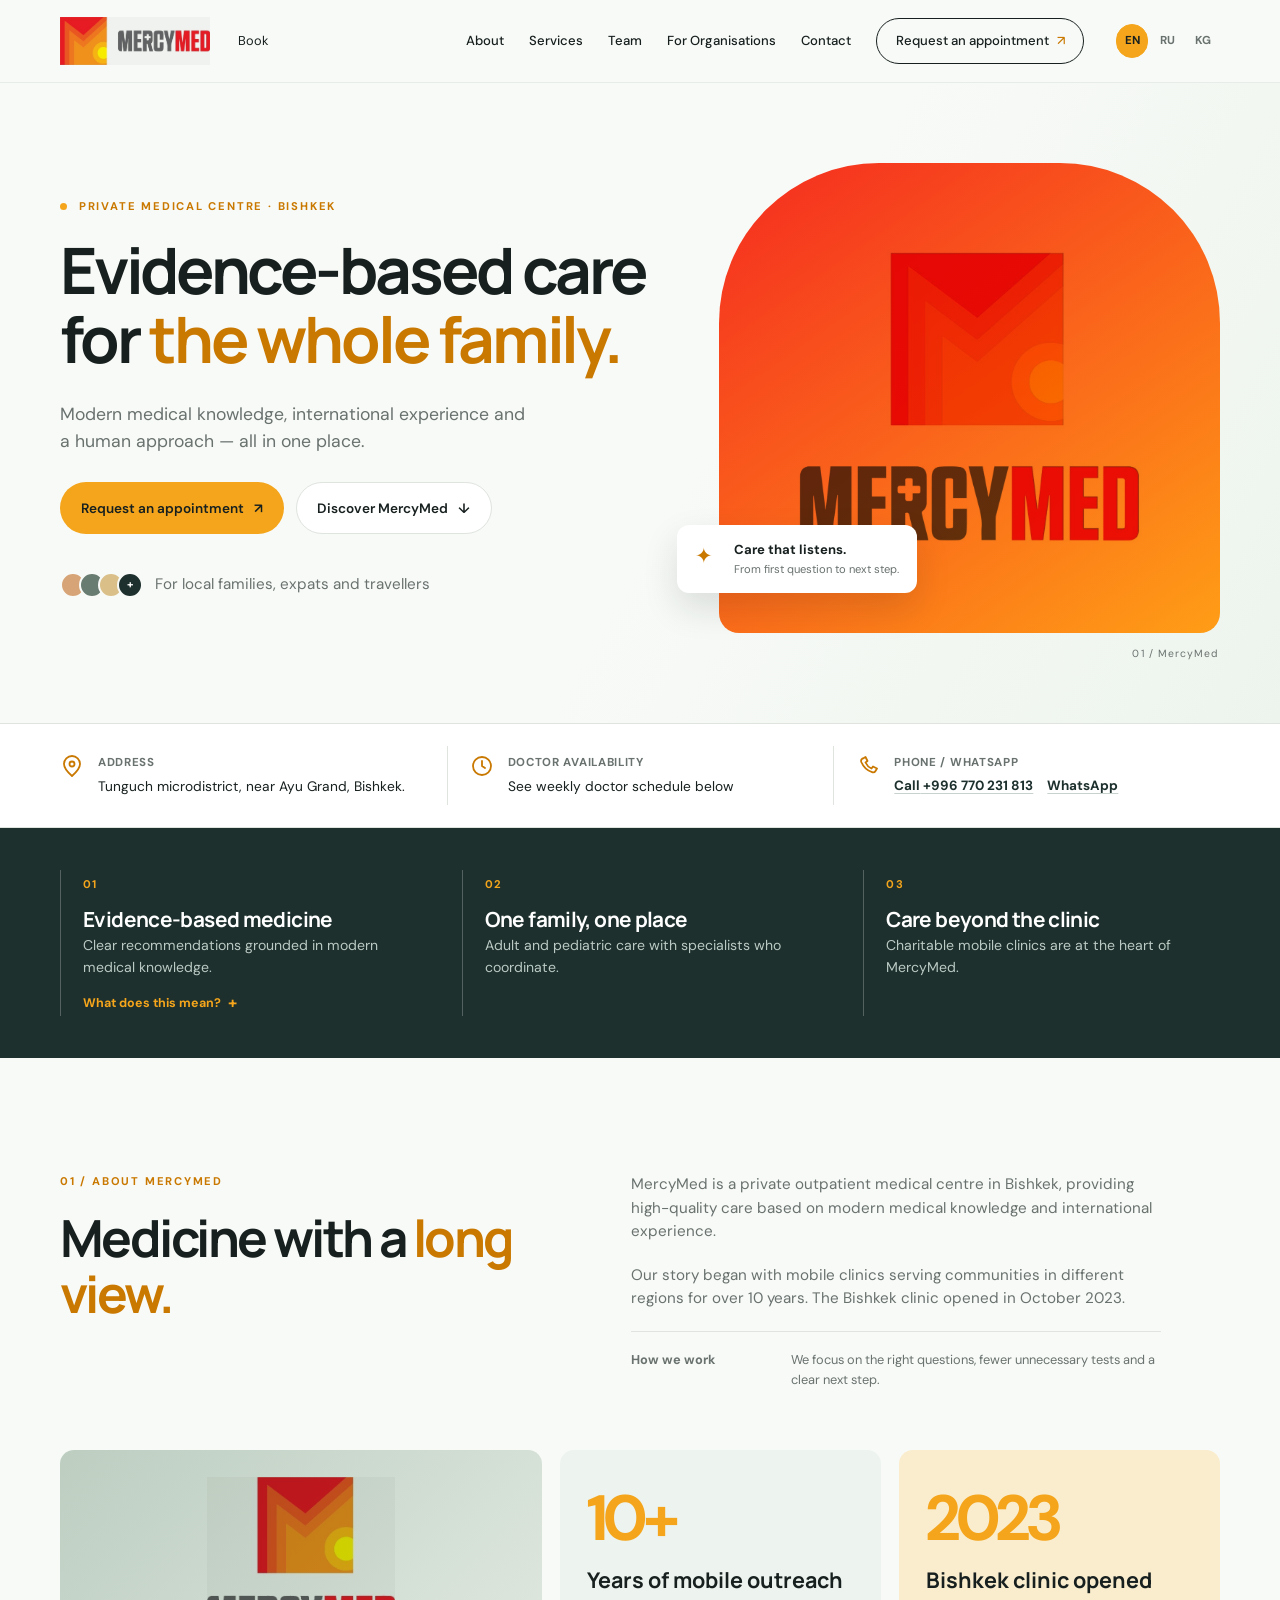
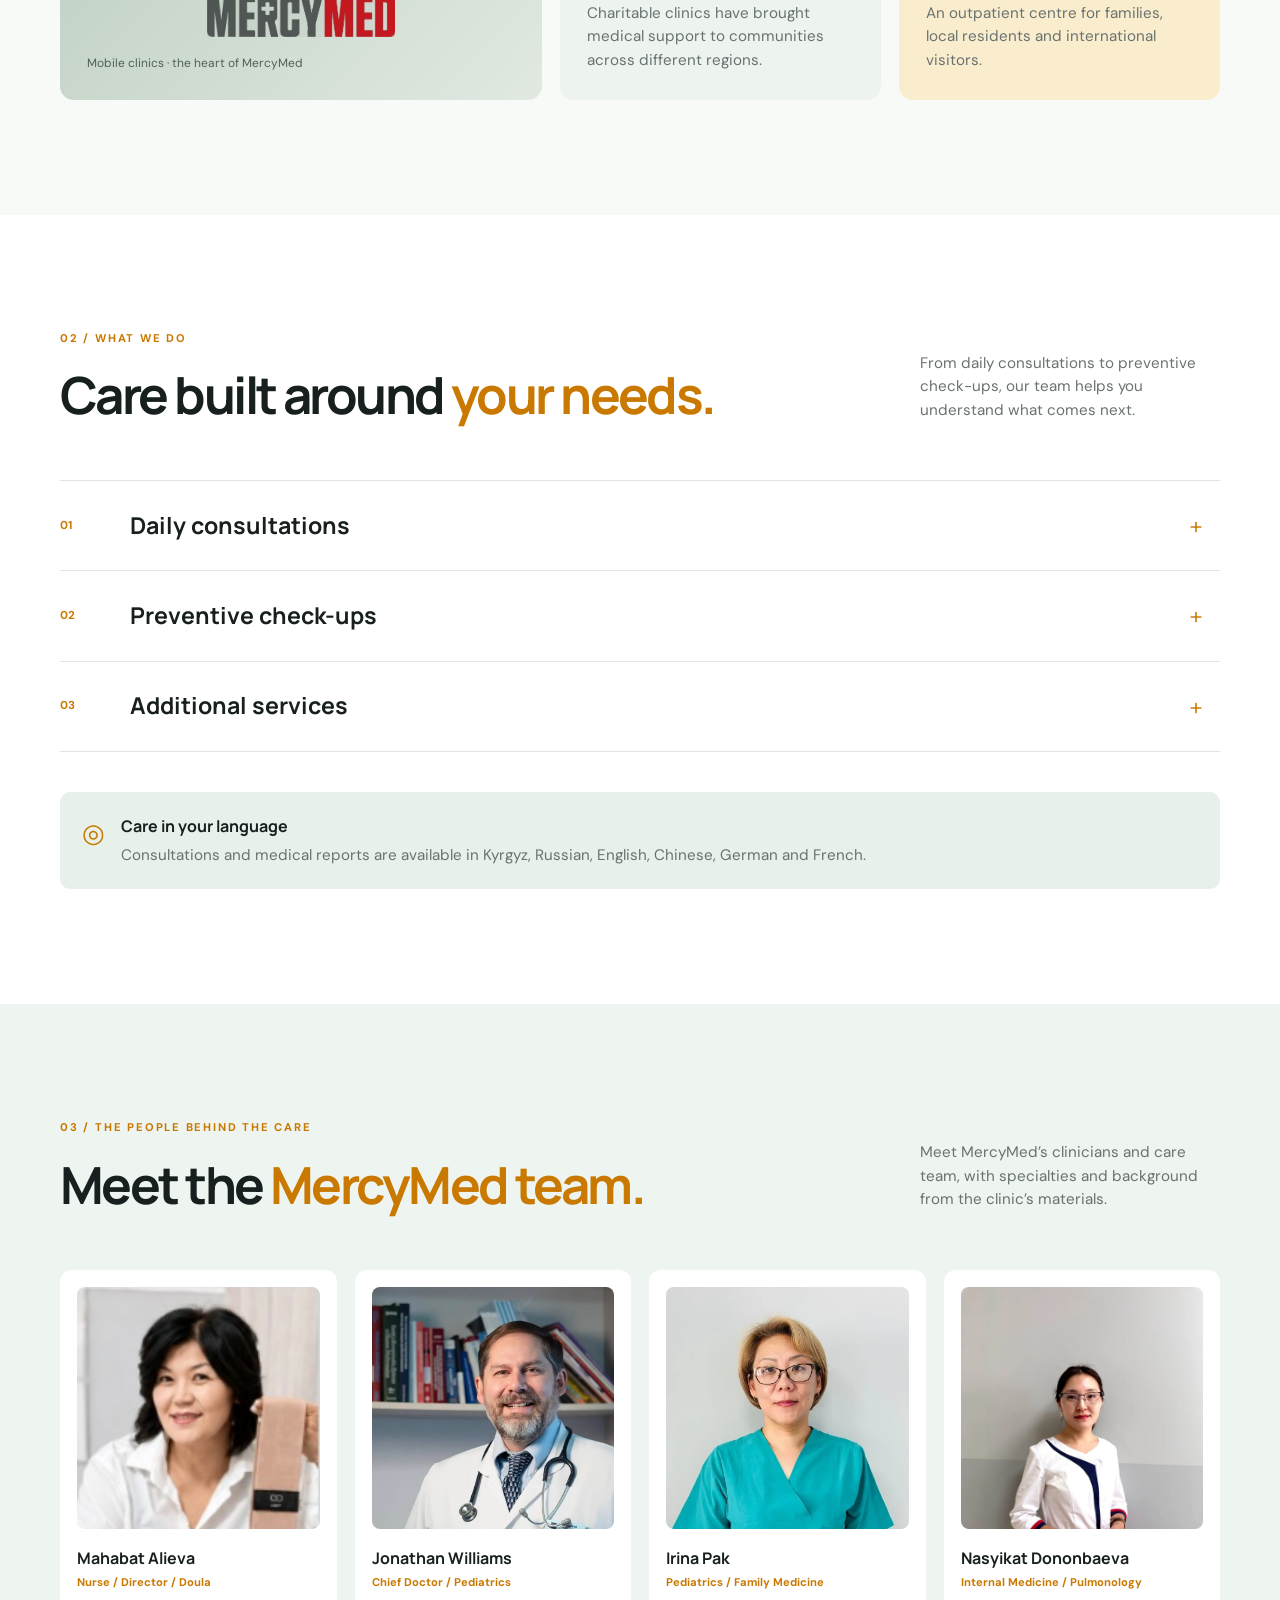
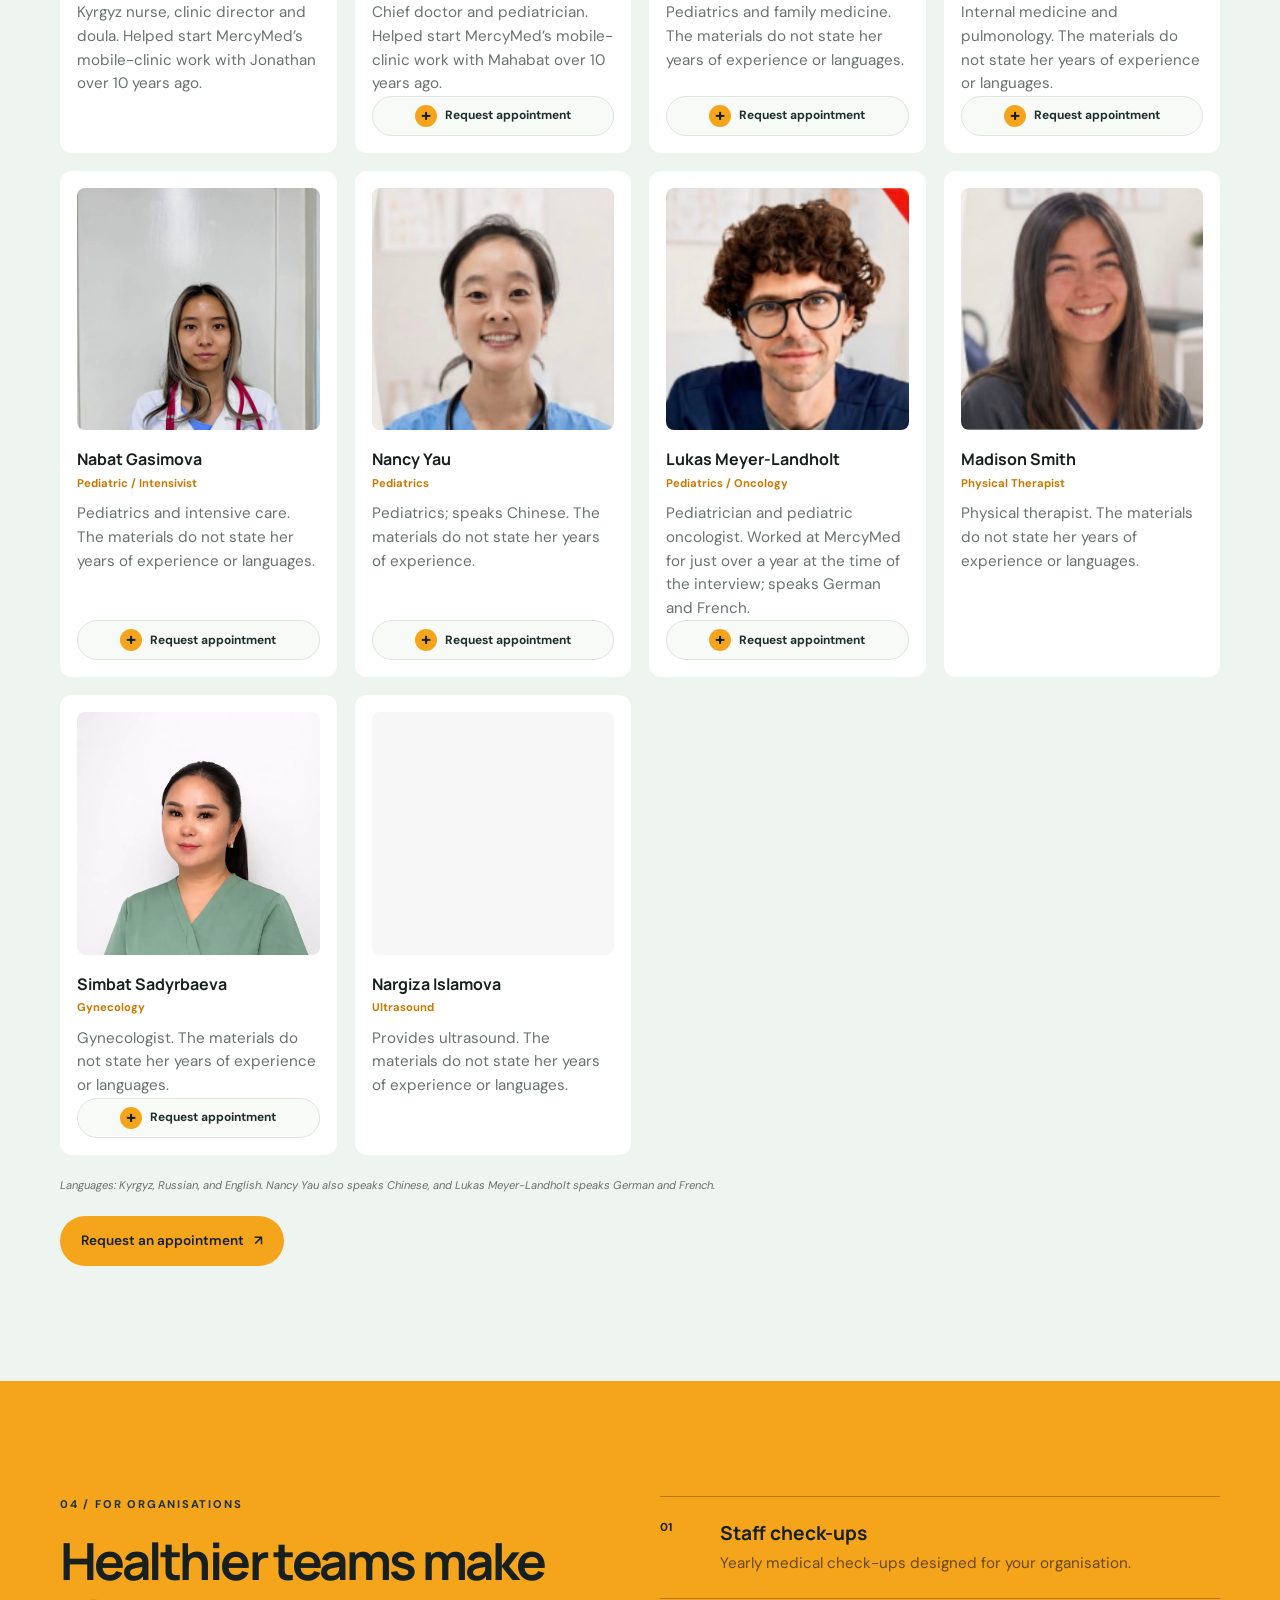
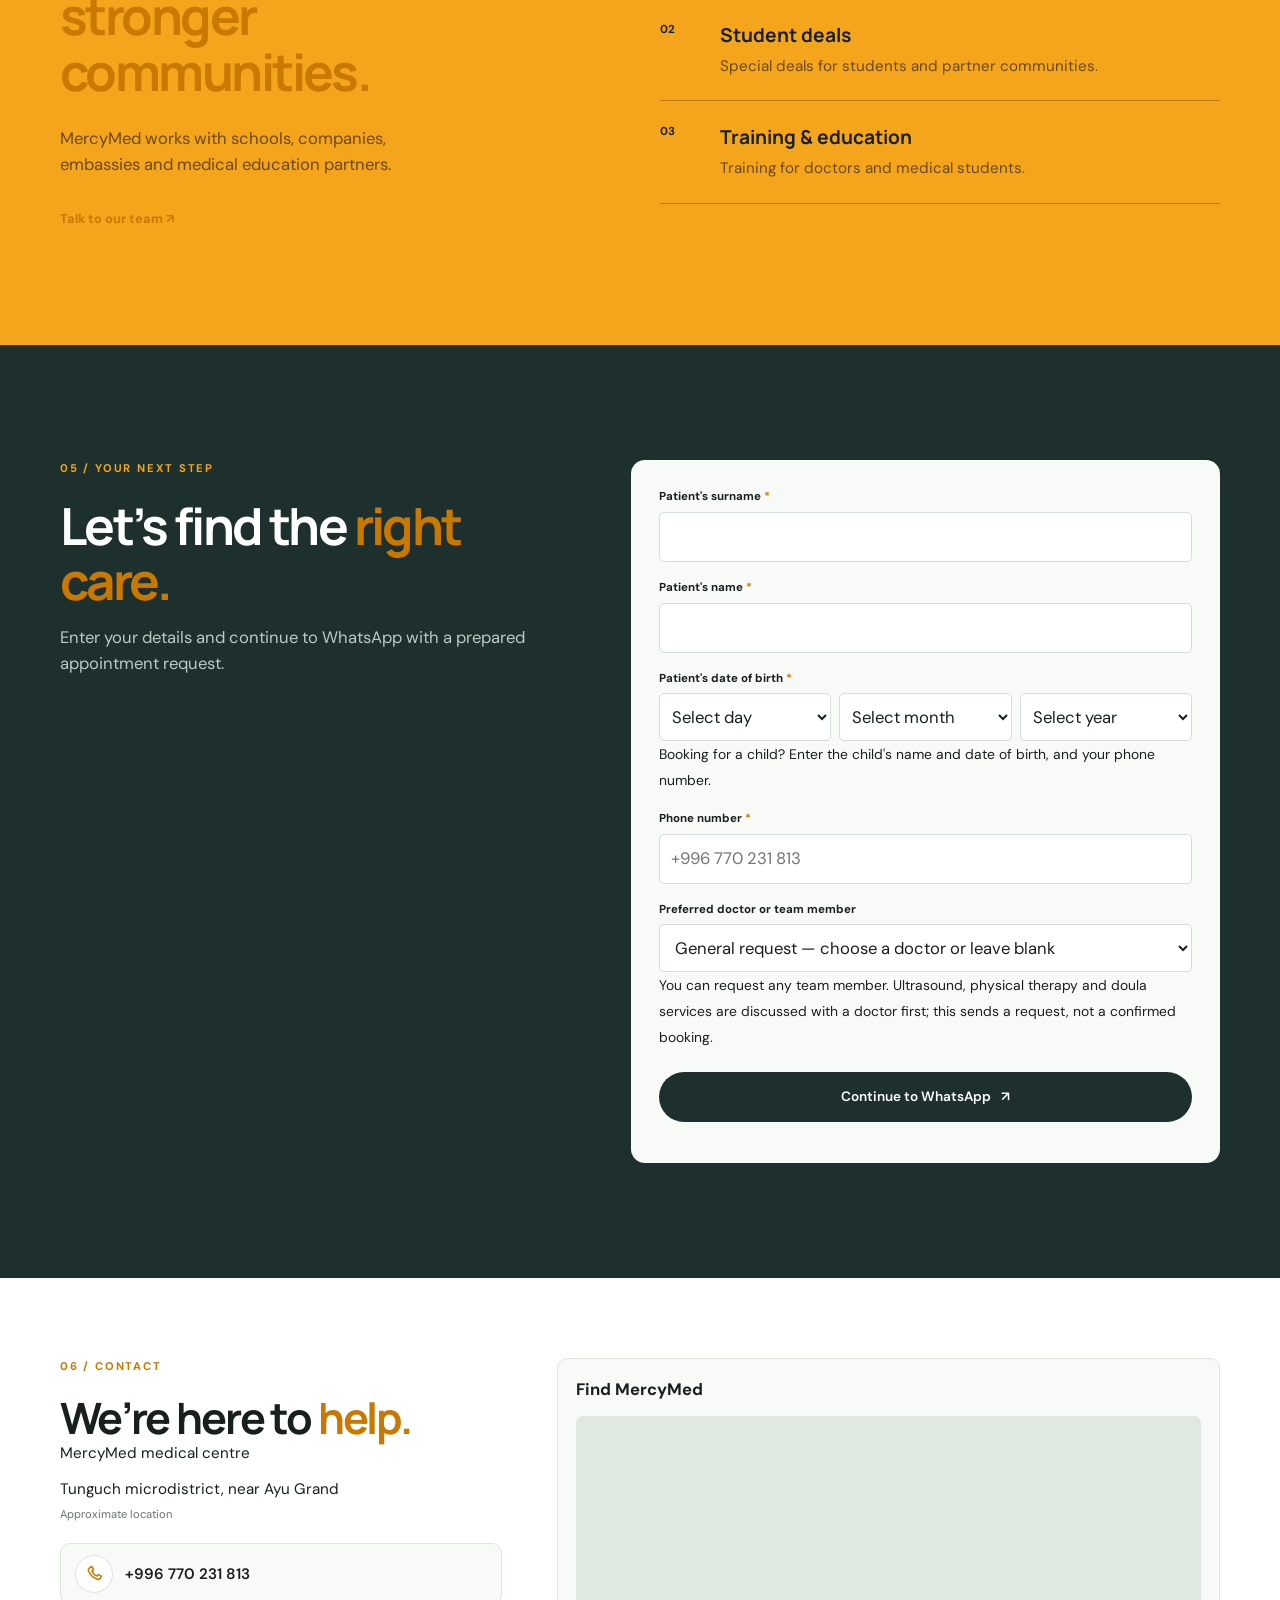
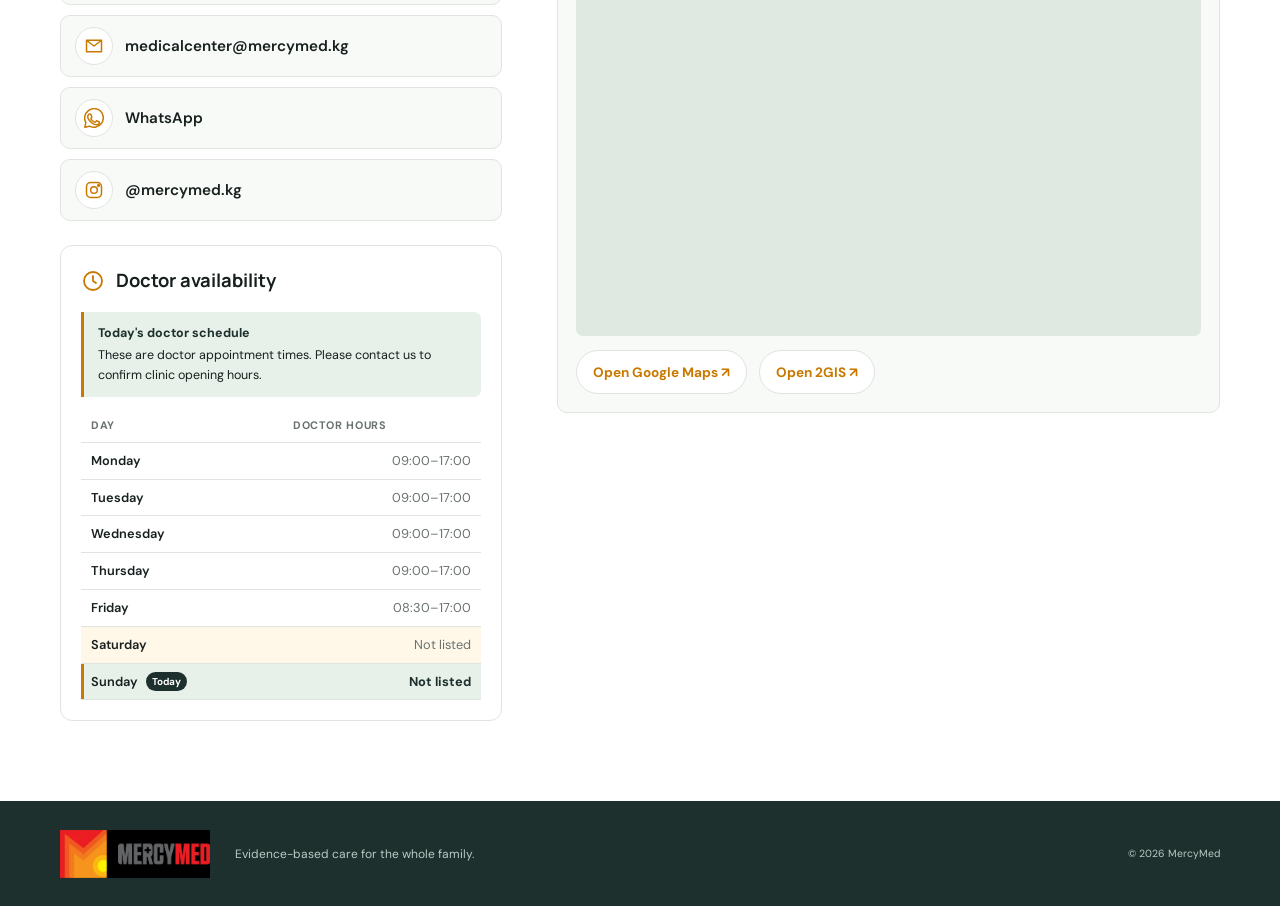
==== commit 87eb91da: "Add opening hours" ====
--- a/hw7/index.html
+++ b/hw7/index.html
@@ -65,6 +65,26 @@
         </div>
       </section>
 
+      <section class="clinic-info-strip" aria-labelledby="clinic-info-title">
+        <div class="container">
+          <h2 id="clinic-info-title" class="visually-hidden" data-i18n="info.title">Clinic information</h2>
+          <ul class="clinic-info-grid">
+            <li class="clinic-info-item">
+              <svg class="clinic-info-icon" viewBox="0 0 24 24" aria-hidden="true"><path d="M20 10c0 5-8 12-8 12S4 15 4 10a8 8 0 1 1 16 0Z"/><circle cx="12" cy="10" r="2.5"/></svg>
+              <div><h3 data-i18n="info.address">Address</h3><p data-i18n="info.addressValue">Tunguch microdistrict, near Ayu Grand, Bishkek.</p></div>
+            </li>
+            <li class="clinic-info-item">
+              <svg class="clinic-info-icon" viewBox="0 0 24 24" aria-hidden="true"><circle cx="12" cy="12" r="9"/><path d="M12 7v5l3 2"/></svg>
+              <div><h3 data-i18n="info.openingHours">Doctor availability</h3><p data-i18n="info.availabilityNote">See weekly doctor schedule below</p></div>
+            </li>
+            <li class="clinic-info-item">
+              <svg class="clinic-info-icon" viewBox="0 0 24 24" aria-hidden="true"><path d="M7 4.5 9.5 3l2 4-2 1.5a12 12 0 0 0 6 6l1.5-2 4 2-1.5 2.5c-.7 1.2-2.1 1.7-3.4 1.2C10.7 16.5 7.5 13.3 5.3 8c-.5-1.3 0-2.7 1.2-3.5Z"/></svg>
+              <div><h3 data-i18n="info.phoneWhatsapp">Phone / WhatsApp</h3><p class="clinic-info-contacts"><a href="tel:+996770231813"><span data-i18n="info.call">Call</span> +996 770 231 813</a><a href="https://wa.me/996770231813" target="_blank" rel="noopener" data-i18n="info.whatsapp">WhatsApp</a></p></div>
+            </li>
+          </ul>
+        </div>
+      </section>
+
       <section class="offering-strip" aria-label="MercyMed values">
         <div class="container offering-grid">
           <article><span>01</span><h2 data-i18n="values.evidenceHeading">Evidence-based medicine</h2><p data-i18n="values.evidenceText">Clear recommendations grounded in modern medical knowledge.</p><details class="evidence-explanation"><summary data-i18n="values.evidenceLink">What does this mean?</summary><p data-i18n="values.evidenceExplanation">Medical decisions are guided by current research and international medical knowledge, rather than by tradition alone.</p></details></article>
@@ -175,6 +195,17 @@
                 </a>
               </div>
             </div>
+            <section class="opening-hours-card" aria-labelledby="opening-hours-title">
+              <div class="opening-hours-heading">
+                <svg class="clinic-info-icon" viewBox="0 0 24 24" role="img" aria-labelledby="hours-clock-title"><title id="hours-clock-title" data-i18n="info.clockIcon">Clock</title><circle cx="12" cy="12" r="9"/><path d="M12 7v5l3 2"/></svg>
+                <h3 id="opening-hours-title" data-i18n="info.openingHours">Doctor availability</h3>
+              </div>
+              <p class="opening-hours-notice"><strong data-i18n="info.todayHours">Today's doctor schedule</strong><span data-i18n="info.contactForHours">These are doctor appointment times. Please contact us to confirm clinic opening hours.</span></p>
+              <table class="opening-hours-table">
+                <thead><tr><th scope="col" data-i18n="info.day">Day</th><th scope="col" data-i18n="info.hours">Hours</th></tr></thead>
+                <tbody id="opening-hours-schedule"></tbody>
+              </table>
+            </section>
           </div>
           <div class="location-card map-location-card">
             <strong data-i18n="contact.locationTitle">Find MercyMed</strong>
--- a/hw7/styles.css
+++ b/hw7/styles.css
@@ -42,6 +42,34 @@
 .map-link:hover{border-color:var(--orange-dark)}
 @media(max-width:720px){.mobile-cta{display:block}.menu-toggle{margin-left:auto}.brand-art{height:350px}.portrait-art{height:130px}}
 @media(max-width:720px){.map-frame{height:340px}.map-links{display:grid;grid-template-columns:1fr 1fr}.map-link{padding:10px 8px;font-size:.78rem}}
+.clinic-info-strip{padding:22px 0;background:#fff;border-top:1px solid var(--line);border-bottom:1px solid var(--line)}
+.clinic-info-grid{display:grid;grid-template-columns:repeat(3,minmax(0,1fr));list-style:none;padding:0;margin:0}
+.clinic-info-item{display:flex;align-items:flex-start;gap:14px;min-width:0;padding:8px 22px}
+.clinic-info-item:first-child{padding-left:0}
+.clinic-info-item+.clinic-info-item{border-left:1px solid var(--line)}
+.clinic-info-icon{width:24px;height:24px;flex:0 0 24px;fill:none;stroke:var(--orange-dark);stroke-width:1.8;stroke-linecap:round;stroke-linejoin:round}
+.clinic-info-item h3{margin:0 0 4px;color:var(--muted);font-size:.72rem;font-weight:700;letter-spacing:.06em;text-transform:uppercase}
+.clinic-info-item p{margin:0;color:var(--ink);font-size:.86rem}
+.clinic-info-contacts{display:flex;flex-wrap:wrap;gap:6px 14px}
+.clinic-info-contacts a{color:var(--dark);font-size:.84rem;font-weight:700;text-decoration:underline;text-decoration-color:#c8d2cc;text-underline-offset:3px}
+.clinic-info-contacts a:hover{color:var(--orange-dark)}
+.opening-hours-card{margin-top:24px;padding:20px;border:1px solid var(--line);border-radius:12px;background:#fff}
+.opening-hours-heading{display:flex;align-items:center;gap:11px}
+.opening-hours-heading h3{margin:0;font-family:var(--serif);font-size:1.15rem}
+.opening-hours-notice{display:grid;gap:3px;margin:17px 0 12px;padding:12px 14px;border-left:3px solid var(--orange-dark);border-radius:0 7px 7px 0;background:var(--mint);font-size:.78rem}
+.opening-hours-notice strong{color:var(--dark)}
+.opening-hours-table{width:100%;border-collapse:collapse;font-size:.8rem}
+.opening-hours-table th,.opening-hours-table td{padding:8px 10px;border-bottom:1px solid var(--line);text-align:left}
+.opening-hours-table thead th{color:var(--muted);font-size:.68rem;letter-spacing:.06em;text-transform:uppercase}
+.opening-hours-table tbody th{font-weight:600}
+.opening-hours-table tbody td{text-align:right;color:var(--muted)}
+.opening-hours-table tbody tr.weekend{background:#fff8e9}
+.opening-hours-table tbody tr.today{background:#e7f0e9;box-shadow:inset 3px 0 var(--orange-dark)}
+.opening-hours-table tbody tr.today td{color:var(--dark);font-weight:700}
+.hours-today-badge{display:inline-block;margin-left:8px;padding:2px 6px;border-radius:999px;background:var(--dark);color:#fff;font-size:.62rem;font-weight:700;vertical-align:1px}
+.opening-hours-table tbody td.hours-closed{color:#7a2c21;font-weight:700}
+@media(max-width:900px){.clinic-info-item{padding-right:14px;padding-left:14px}.clinic-info-grid{grid-template-columns:repeat(2,minmax(0,1fr));row-gap:12px}.clinic-info-item:nth-child(3){grid-column:1/-1;padding-left:14px;border-left:0;border-top:1px solid var(--line);padding-top:16px}}
+@media(max-width:720px){.clinic-info-strip{padding:14px 0}.clinic-info-grid{grid-template-columns:1fr;gap:0}.clinic-info-item,.clinic-info-item:first-child,.clinic-info-item:nth-child(3){grid-column:auto;padding:13px 4px;border:0}.clinic-info-item+.clinic-info-item{border-top:1px solid var(--line)}.opening-hours-card{padding:16px}.opening-hours-table th,.opening-hours-table td{padding:8px 6px}}
 .visually-hidden{position:absolute;width:1px;height:1px;padding:0;margin:-1px;overflow:hidden;clip:rect(0,0,0,0);white-space:nowrap;border:0}
 .birthdate-fields{display:grid;grid-template-columns:repeat(3,minmax(0,1fr));gap:8px}
 .birthdate-fields select{min-width:0;padding:11px 8px}
